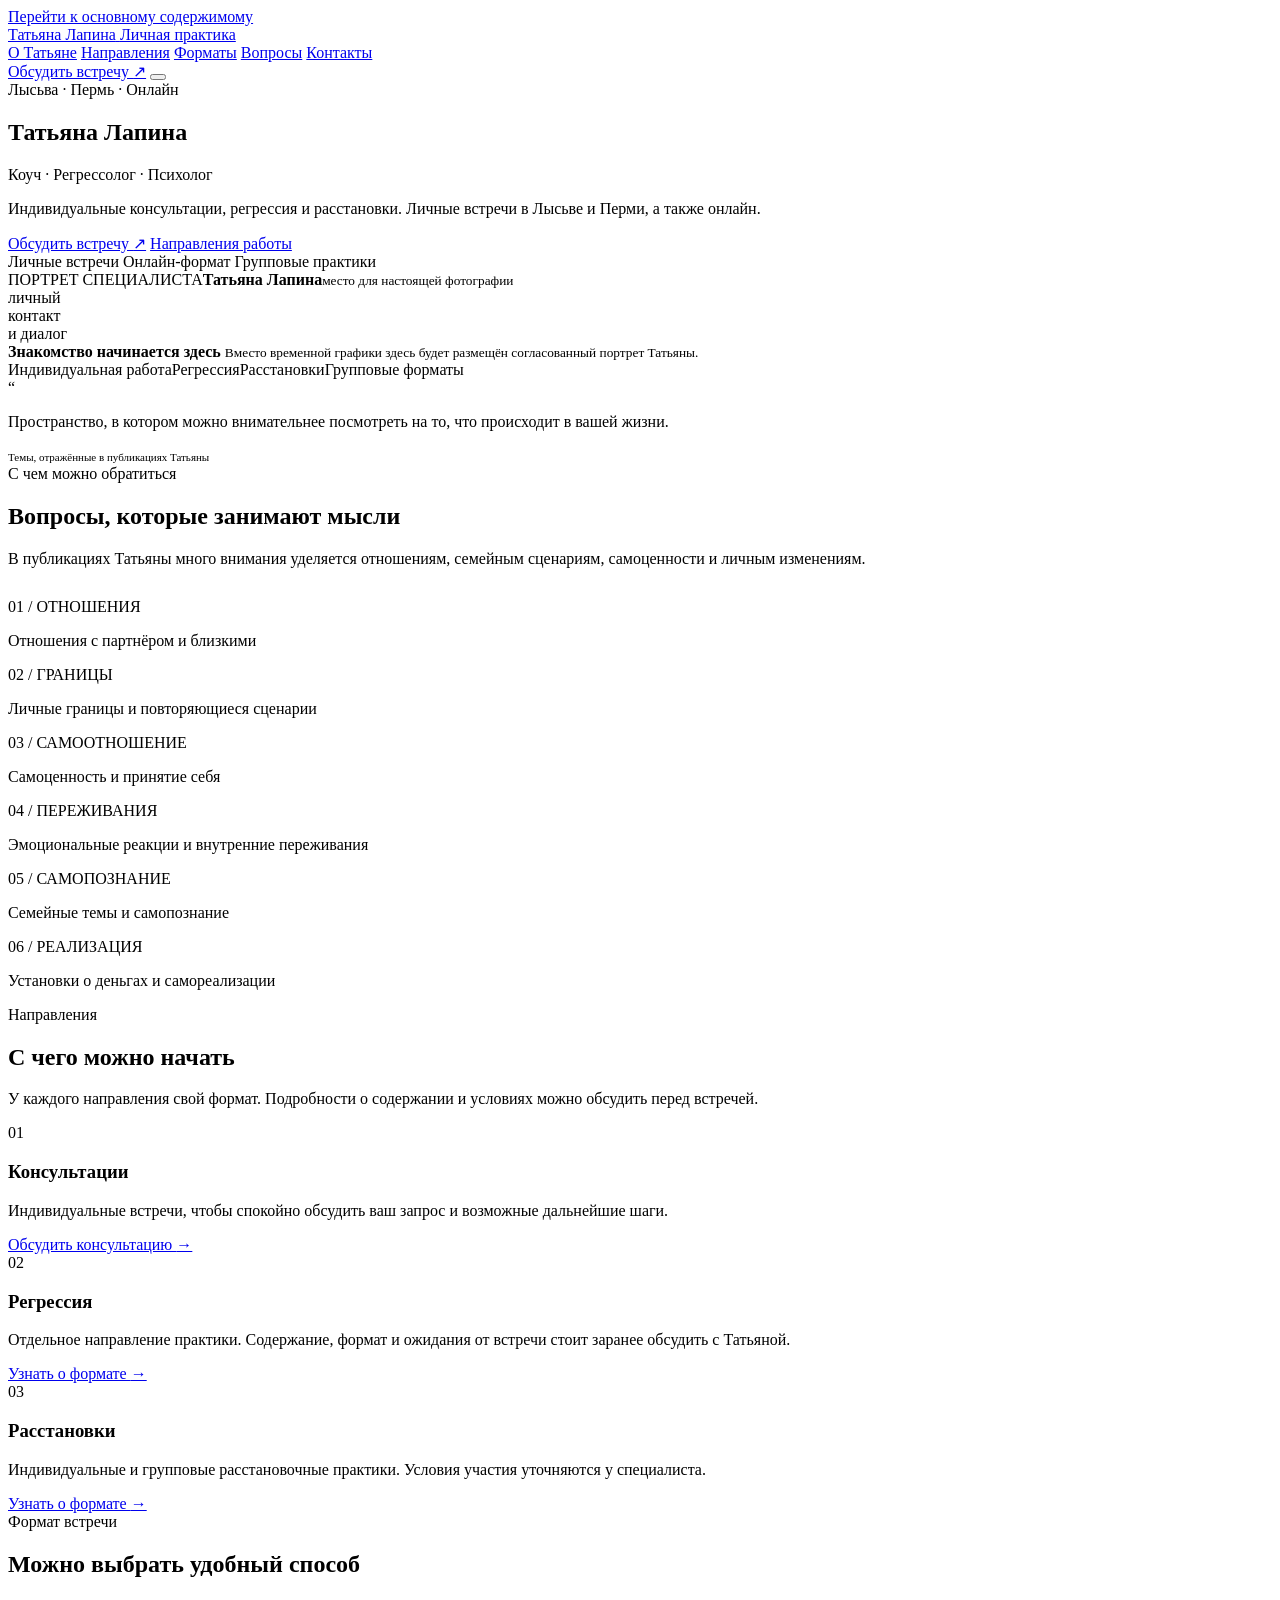
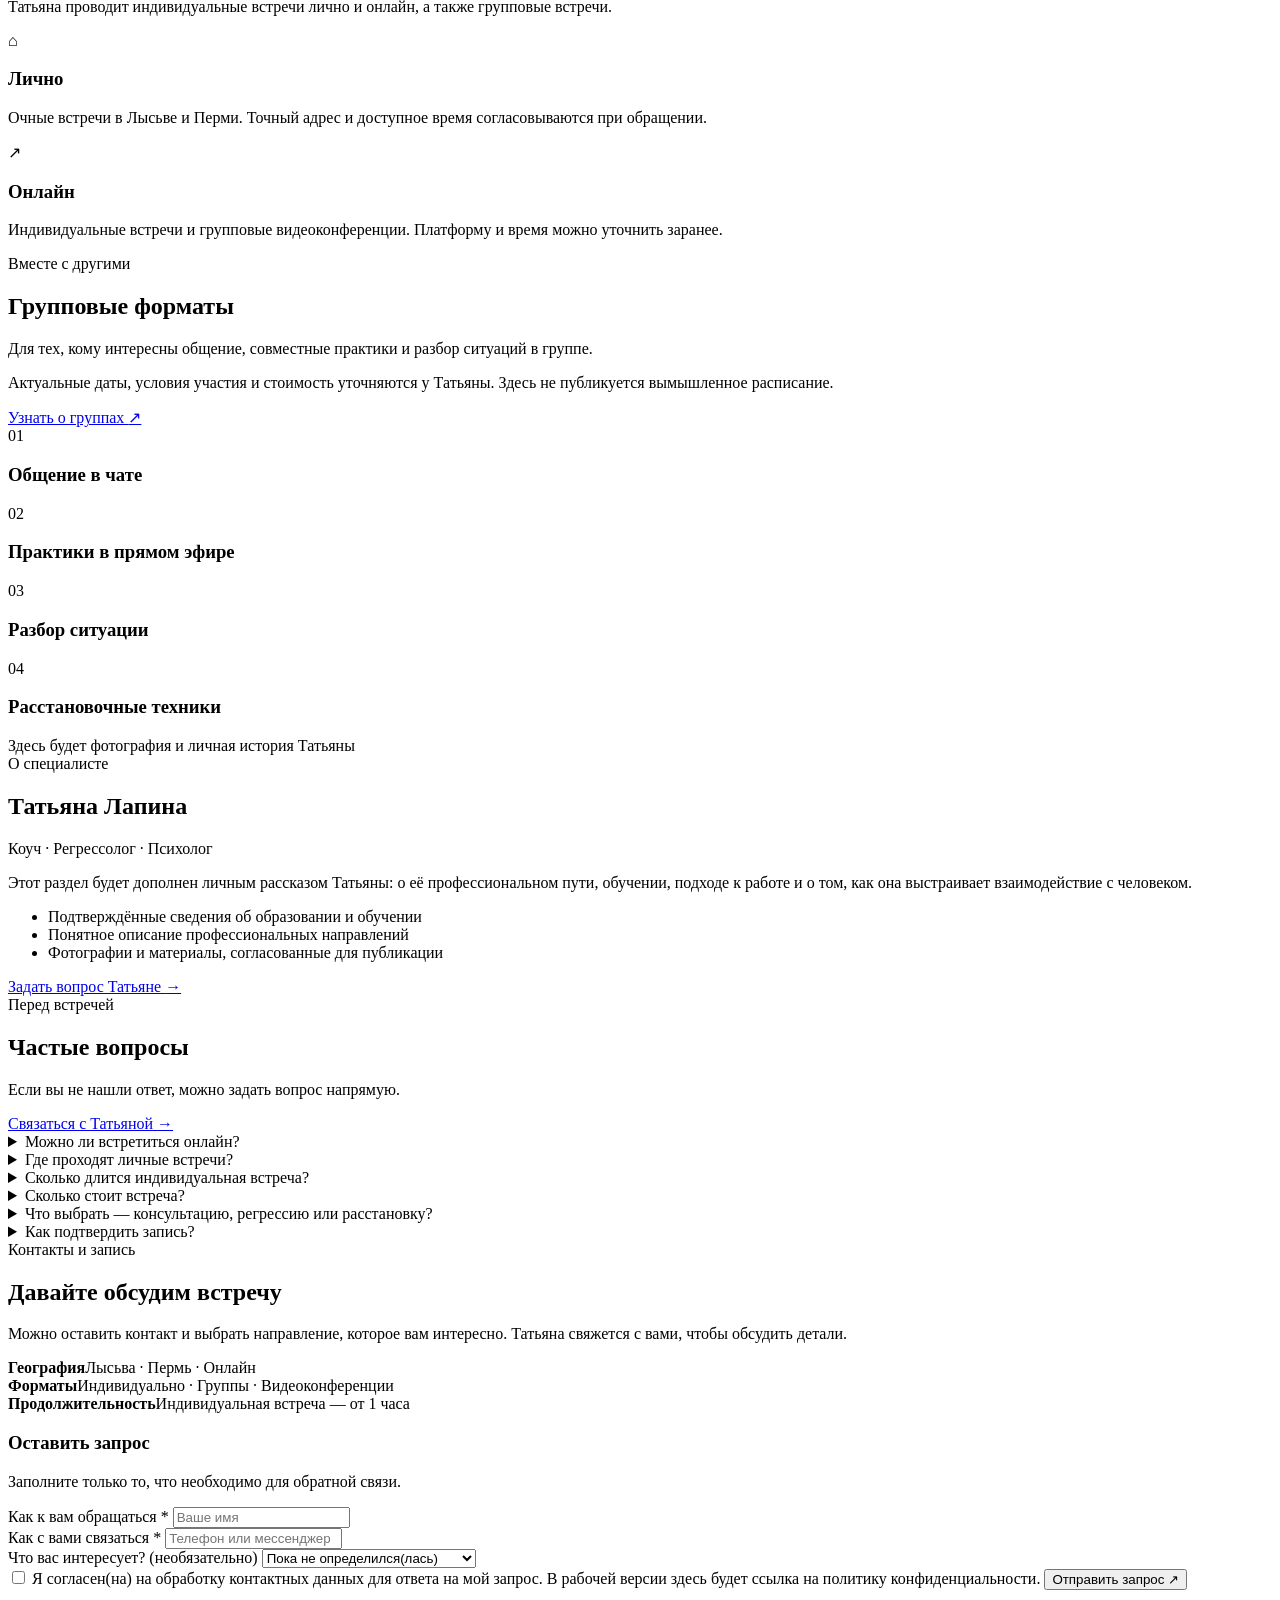
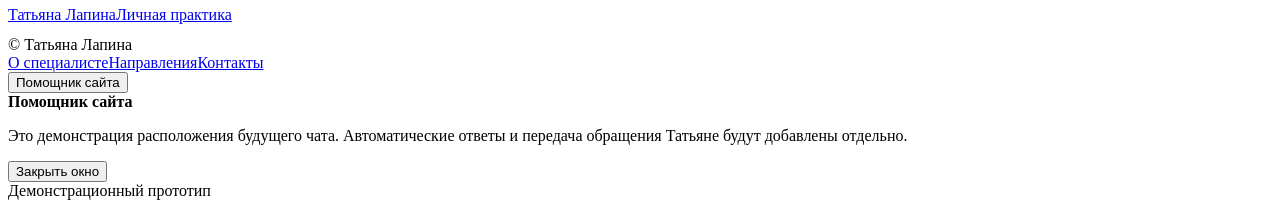
==== index.html @ 4a488c2d "Publish static prototype: homepage" ====
<!doctype html>
<html lang="ru">
<head>
  <meta charset="utf-8">
  <meta name="viewport" content="width=device-width, initial-scale=1">
  <meta name="theme-color" content="#f6f3ed">
  <meta name="description" content="Татьяна Лапина — индивидуальные консультации, регрессия и расстановки. Личные встречи в Лысьве и Перми, а также онлайн.">
  <meta name="robots" content="noindex, nofollow">
  <meta property="og:type" content="website">
  <meta property="og:title" content="Татьяна Лапина — личная практика">
  <meta property="og:description" content="Индивидуальные консультации, регрессия и расстановки. Лысьва, Пермь и онлайн.">
  <link rel="icon" type="image/svg+xml" href="favicon.svg">
  <title>Татьяна Лапина — коуч · регрессолог · психолог</title>
  <link rel="preconnect" href="https://fonts.googleapis.com">
  <link rel="preconnect" href="https://fonts.gstatic.com" crossorigin>
  <link href="https://fonts.googleapis.com/css2?family=Lora:wght@400;500;600&family=Manrope:wght@400;500;600;700&display=swap" rel="stylesheet">
  <link rel="stylesheet" href="assets/styles.css">
</head>
<body>
  <a class="skip-link" href="#main-content">Перейти к основному содержимому</a>
  <header class="site-header">
    <div class="container header-inner">
      <a class="brand" href="#top" aria-label="Татьяна Лапина — на главную" aria-current="page">
        <span class="brand-name">Татьяна Лапина</span>
        <span class="brand-caption">Личная практика</span>
      </a>
      <nav class="nav" id="main-nav" aria-label="Основная навигация">
        <a href="about.html">О Татьяне</a>
        <a href="individual.html">Направления</a>
        <a href="groups.html">Форматы</a>
        <a href="index.html#faq">Вопросы</a>
        <a href="contacts.html">Контакты</a>
      </nav>
      <a class="button button-primary header-action" href="contacts.html">Обсудить встречу <span aria-hidden="true">↗</span></a>
      <button class="menu-toggle" type="button" aria-label="Открыть меню" aria-controls="main-nav" aria-expanded="false"><i></i></button>
    </div>
  </header>

  <main id="main-content"><span id="top" class="anchor-target"></span>
    <section class="hero">
      <div class="container hero-grid">
        <div class="hero-copy">
          <div class="eyebrow">Лысьва · Пермь · Онлайн</div>
          <h1>Татьяна <span>Лапина</span></h1>
          <p class="role-line">Коуч · Регрессолог · Психолог</p>
          <p class="lead">Индивидуальные консультации, регрессия и расстановки. Личные встречи в Лысьве и Перми, а также онлайн.</p>
          <div class="hero-actions">
            <a class="button button-primary" href="contacts.html">Обсудить встречу <span aria-hidden="true">↗</span></a>
            <a class="button button-secondary" href="#services">Направления работы</a>
          </div>
          <div class="hero-meta">
            <span>Личные встречи</span>
            <span>Онлайн-формат</span>
            <span>Групповые практики</span>
          </div>
        </div>
        <div class="portrait-stage" aria-label="Место для настоящего портрета Татьяны">
          <div class="portrait-card">
            <div class="portrait-ring"></div>
            <div class="portrait-placeholder"><span>ПОРТРЕТ СПЕЦИАЛИСТА</span><strong>Татьяна Лапина</strong><small>место для настоящей фотографии</small></div>
          </div>
          <div class="portrait-stamp">личный<br>контакт<br>и диалог</div>
          <div class="portrait-note">
            <strong>Знакомство начинается здесь</strong>
            <small>Вместо временной графики здесь будет размещён согласованный портрет Татьяны.</small>
          </div>
        </div>
      </div>
    </section>

    <div class="strip">
      <div class="container strip-inner">
        <span>Индивидуальная работа</span><span>Регрессия</span><span>Расстановки</span><span>Групповые форматы</span>
      </div>
    </div>

    <section class="section" id="topics">
      <div class="container intro-grid">
        <aside class="intro-aside">
          <div class="quote-mark">“</div>
          <p>Пространство, в котором можно внимательнее посмотреть на то, что происходит в вашей жизни.</p>
          <span class="muted" style="font-size:11px">Темы, отражённые в публикациях Татьяны</span>
        </aside>
        <div>
          <div class="eyebrow">С чем можно обратиться</div>
          <h2>Вопросы, которые занимают мысли</h2>
          <p class="lead" style="margin-bottom:30px">В публикациях Татьяны много внимания уделяется отношениям, семейным сценариям, самоценности и личным изменениям.</p>
          <div class="topic-grid">
            <article class="topic"><span class="topic-number">01 / ОТНОШЕНИЯ</span><p>Отношения с партнёром и близкими</p></article>
            <article class="topic"><span class="topic-number">02 / ГРАНИЦЫ</span><p>Личные границы и повторяющиеся сценарии</p></article>
            <article class="topic"><span class="topic-number">03 / САМООТНОШЕНИЕ</span><p>Самоценность и принятие себя</p></article>
            <article class="topic"><span class="topic-number">04 / ПЕРЕЖИВАНИЯ</span><p>Эмоциональные реакции и внутренние переживания</p></article>
            <article class="topic"><span class="topic-number">05 / САМОПОЗНАНИЕ</span><p>Семейные темы и самопознание</p></article>
            <article class="topic"><span class="topic-number">06 / РЕАЛИЗАЦИЯ</span><p>Установки о деньгах и самореализации</p></article>
          </div>
        </div>
      </div>
    </section>

    <section class="section services" id="services">
      <div class="container">
        <div class="section-head">
          <div>
            <div class="eyebrow">Направления</div>
            <h2>С чего можно начать</h2>
          </div>
          <p>У каждого направления свой формат. Подробности о содержании и условиях можно обсудить перед встречей.</p>
        </div>
        <div class="service-grid">
          <article class="service-card">
            <div class="service-symbol">01</div>
            <h3>Консультации</h3>
            <p>Индивидуальные встречи, чтобы спокойно обсудить ваш запрос и возможные дальнейшие шаги.</p>
            <a class="text-link" href="individual.html#consultation">Обсудить консультацию <span>→</span></a>
          </article>
          <article class="service-card">
            <div class="service-symbol">02</div>
            <h3>Регрессия</h3>
            <p>Отдельное направление практики. Содержание, формат и ожидания от встречи стоит заранее обсудить с Татьяной.</p>
            <a class="text-link" href="individual.html#regression">Узнать о формате <span>→</span></a>
          </article>
          <article class="service-card">
            <div class="service-symbol">03</div>
            <h3>Расстановки</h3>
            <p>Индивидуальные и групповые расстановочные практики. Условия участия уточняются у специалиста.</p>
            <a class="text-link" href="individual.html#constellations">Узнать о формате <span>→</span></a>
          </article>
        </div>
      </div>
    </section>

    <section class="section" id="formats">
      <div class="container">
        <div class="section-head">
          <div>
            <div class="eyebrow">Формат встречи</div>
            <h2>Можно выбрать удобный способ</h2>
          </div>
          <p>Татьяна проводит индивидуальные встречи лично и онлайн, а также групповые встречи.</p>
        </div>
        <div class="formats-grid">
          <article class="format-card">
            <div class="format-icon">⌂</div>
            <div><h3>Лично</h3><p>Очные встречи в Лысьве и Перми. Точный адрес и доступное время согласовываются при обращении.</p></div>
          </article>
          <article class="format-card">
            <div class="format-icon">↗</div>
            <div><h3>Онлайн</h3><p>Индивидуальные встречи и групповые видеоконференции. Платформу и время можно уточнить заранее.</p></div>
          </article>
        </div>
      </div>
    </section>

    <section class="section groups" id="groups">
      <div class="container group-layout">
        <div>
          <div class="eyebrow">Вместе с другими</div>
          <h2>Групповые форматы</h2>
          <p class="lead">Для тех, кому интересны общение, совместные практики и разбор ситуаций в группе.</p>
          <p class="group-note">Актуальные даты, условия участия и стоимость уточняются у Татьяны. Здесь не публикуется вымышленное расписание.</p>
          <a class="button button-primary" href="groups.html">Узнать о группах <span aria-hidden="true">↗</span></a>
        </div>
        <div class="group-list">
          <div class="group-row"><span>01</span><h3>Общение в чате</h3></div>
          <div class="group-row"><span>02</span><h3>Практики в прямом эфире</h3></div>
          <div class="group-row"><span>03</span><h3>Разбор ситуации</h3></div>
          <div class="group-row"><span>04</span><h3>Расстановочные техники</h3></div>
        </div>
      </div>
    </section>

    <section class="section" id="about">
      <div class="container about-grid">
        <div class="about-visual" role="img" aria-label="Временная графическая область для будущей фотографии"><span class="about-visual-label">Здесь будет фотография и личная история Татьяны</span></div>
        <div class="about-copy">
          <div class="eyebrow">О специалисте</div>
          <h2>Татьяна Лапина</h2>
          <p class="lead">Коуч · Регрессолог · Психолог</p>
          <p>Этот раздел будет дополнен личным рассказом Татьяны: о её профессиональном пути, обучении, подходе к работе и о том, как она выстраивает взаимодействие с человеком.</p>
          <ul class="about-checks">
            <li>Подтверждённые сведения об образовании и обучении</li>
            <li>Понятное описание профессиональных направлений</li>
            <li>Фотографии и материалы, согласованные для публикации</li>
          </ul>
          <a class="text-link" href="contacts.html">Задать вопрос Татьяне <span>→</span></a>
        </div>
      </div>
    </section>

    <section class="section faq" id="faq">
      <div class="container faq-layout">
        <div>
          <div class="eyebrow">Перед встречей</div>
          <h2>Частые вопросы</h2>
          <p class="muted">Если вы не нашли ответ, можно задать вопрос напрямую.</p>
          <a class="text-link" href="contacts.html">Связаться с Татьяной <span>→</span></a>
        </div>
        <div class="faq-list">
          <details>
            <summary>Можно ли встретиться онлайн?</summary>
            <div class="faq-answer">Да. Татьяна проводит индивидуальные онлайн-встречи и групповые видеоконференции. Платформу и время можно согласовать при обращении.</div>
          </details>
          <details>
            <summary>Где проходят личные встречи?</summary>
            <div class="faq-answer">Названы Лысьва и Пермь. Конкретный адрес и доступное время Татьяна сообщит при согласовании встречи.</div>
          </details>
          <details>
            <summary>Сколько длится индивидуальная встреча?</summary>
            <div class="faq-answer">По информации Татьяны, индивидуальные встречи длятся от одного часа. Точную продолжительность выбранного формата стоит уточнить заранее.</div>
          </details>
          <details>
            <summary>Сколько стоит встреча?</summary>
            <div class="faq-answer">Стоимость пока не указана на сайте. Её можно уточнить у Татьяны до принятия решения о записи.</div>
          </details>
          <details>
            <summary>Что выбрать — консультацию, регрессию или расстановку?</summary>
            <div class="faq-answer">Необязательно заранее определяться с методом. Можно описать только организационный вопрос и обсудить с Татьяной, какие форматы она предлагает и чем они отличаются. Решение об участии остаётся за вами.</div>
          </details>
          <details>
            <summary>Как подтвердить запись?</summary>
            <div class="faq-answer">Отправка запроса не означает, что встреча уже назначена. Татьяна свяжется с вами, чтобы согласовать время и условия.</div>
          </details>
        </div>
      </div>
    </section>

    <section class="section contact" id="contact">
      <div class="container contact-grid">
        <div class="contact-info">
          <div class="eyebrow">Контакты и запись</div>
          <h2>Давайте обсудим встречу</h2>
          <p class="lead">Можно оставить контакт и выбрать направление, которое вам интересно. Татьяна свяжется с вами, чтобы обсудить детали.</p>
          <div class="contact-details">
            <div><strong>География</strong><span>Лысьва · Пермь · Онлайн</span></div>
            <div><strong>Форматы</strong><span>Индивидуально · Группы · Видеоконференции</span></div>
            <div><strong>Продолжительность</strong><span>Индивидуальная встреча — от 1 часа</span></div>
          </div>
        </div>
        <form class="form-card" id="contact-form">
          <h3>Оставить запрос</h3>
          <p class="form-intro">Заполните только то, что необходимо для обратной связи.</p>
          <div class="form-grid">
            <div class="field">
              <label for="name">Как к вам обращаться *</label>
              <input id="name" name="name" autocomplete="name" required maxlength="80" placeholder="Ваше имя">
            </div>
            <div class="field">
              <label for="contact-method">Как с вами связаться *</label>
              <input id="contact-method" name="contact" required maxlength="120" placeholder="Телефон или мессенджер">
            </div>
            <div class="field full">
              <label for="interest">Что вас интересует? (необязательно)</label>
              <select id="interest" name="interest">
                <option value="">Пока не определился(лась)</option>
                <option>Индивидуальная консультация</option>
                <option>Регрессия</option>
                <option>Расстановки</option>
                <option>Групповой формат</option>
                <option>Организационный вопрос</option>
              </select>
            </div>
          </div>
          <label class="form-foot"><input type="checkbox" required> <span>Я согласен(на) на обработку контактных данных для ответа на мой запрос. В рабочей версии здесь будет ссылка на политику конфиденциальности.</span></label>
          <button class="button button-primary" type="submit">Отправить запрос <span aria-hidden="true">↗</span></button>
          <p class="form-message" id="form-message" role="status" aria-live="polite"></p>
        </form>
      </div>
    </section>
  </main>

  <footer class="footer">
    <div class="container footer-inner">
      <div><a class="brand" href="#top"><span class="brand-name">Татьяна Лапина</span><span class="brand-caption">Личная практика</span></a><div class="footer-copy" style="margin-top:12px">© <span id="year"></span> Татьяна Лапина</div></div>
      <div class="footer-links"><a href="about.html">О специалисте</a><a href="individual.html">Направления</a><a href="contacts.html">Контакты</a></div>
    </div>
  </footer>

  <button class="chat-button" id="chat-toggle" type="button" aria-expanded="false" aria-controls="chat-panel"><span class="chat-dot"></span> Помощник сайта</button>
  <div class="chat-panel" id="chat-panel" role="region" aria-label="Демонстрация помощника сайта">
    <strong>Помощник сайта</strong>
    <p>Это демонстрация расположения будущего чата. Автоматические ответы и передача обращения Татьяне будут добавлены отдельно.</p>
    <button type="button" id="chat-close">Закрыть окно</button>
  </div>
  <div class="demo-tag">Демонстрационный прототип</div>

  <script src="assets/app.js" defer></script>
</body>
</html>
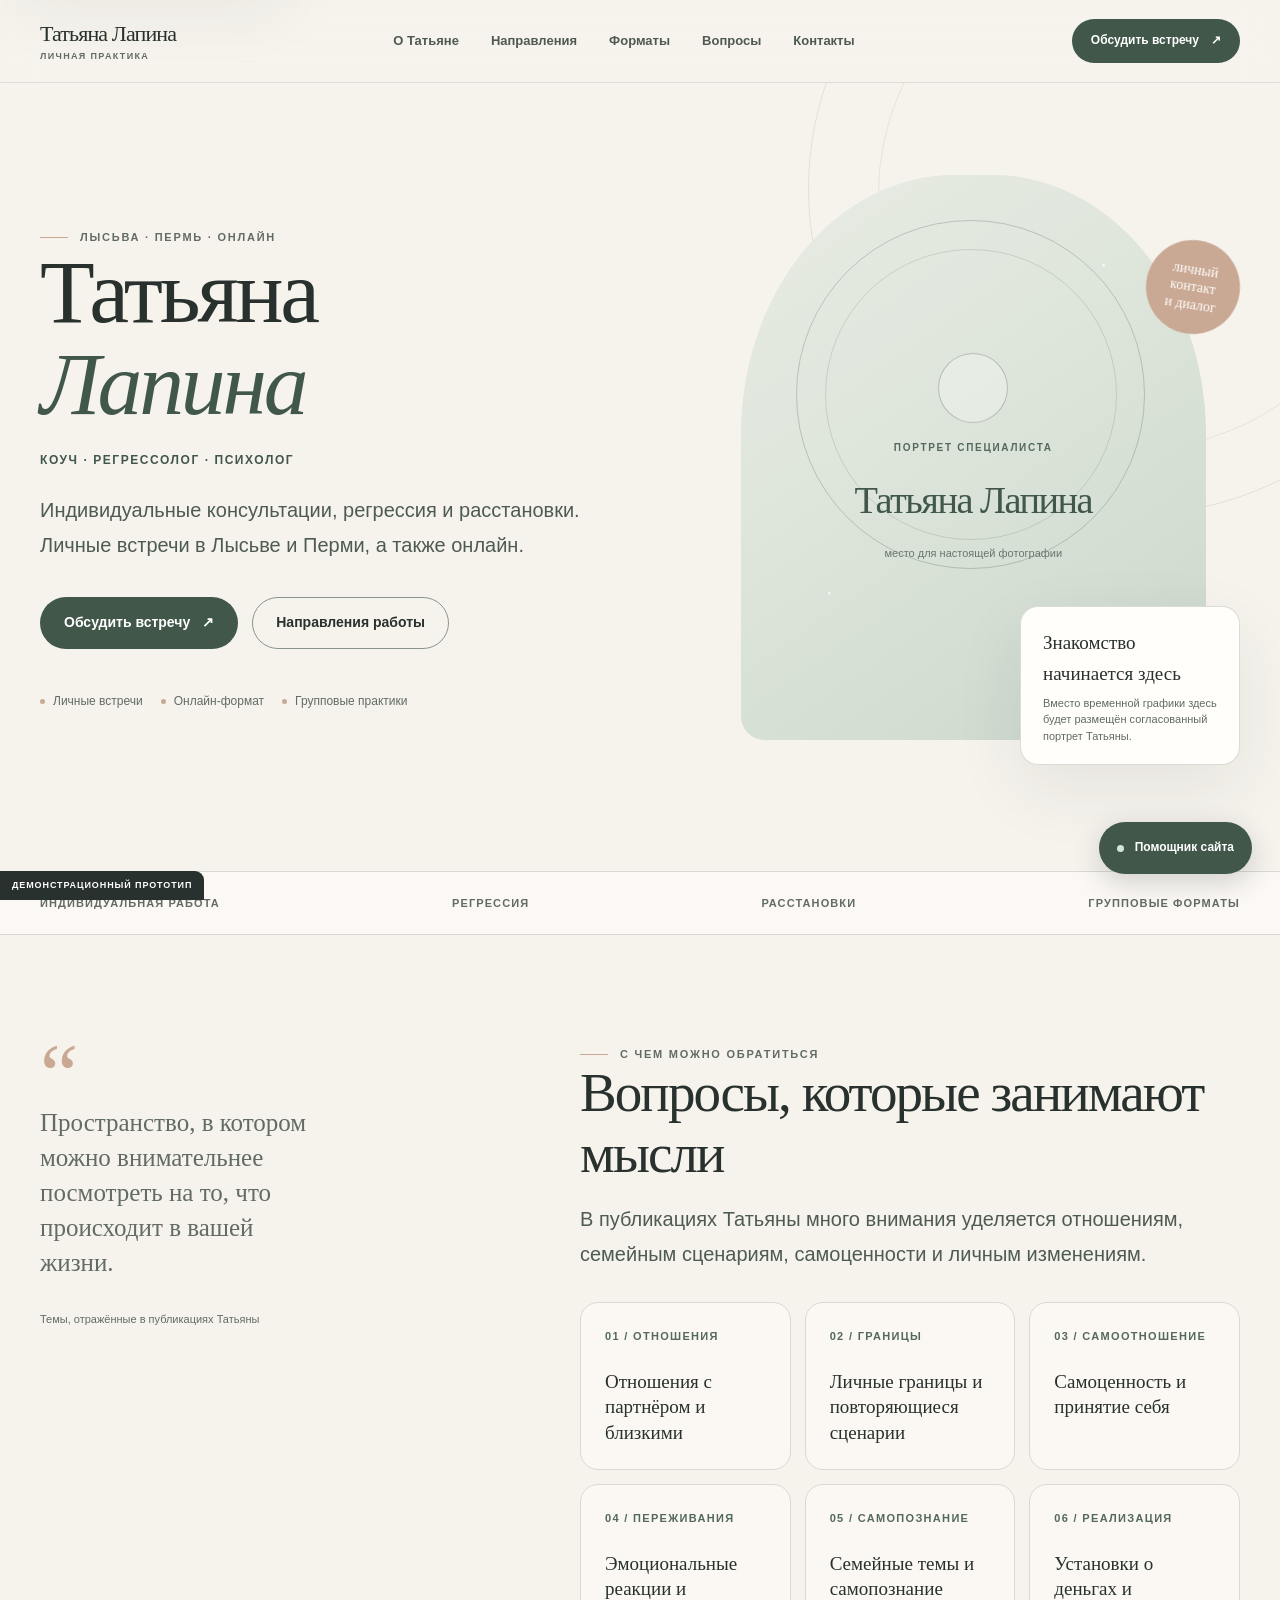
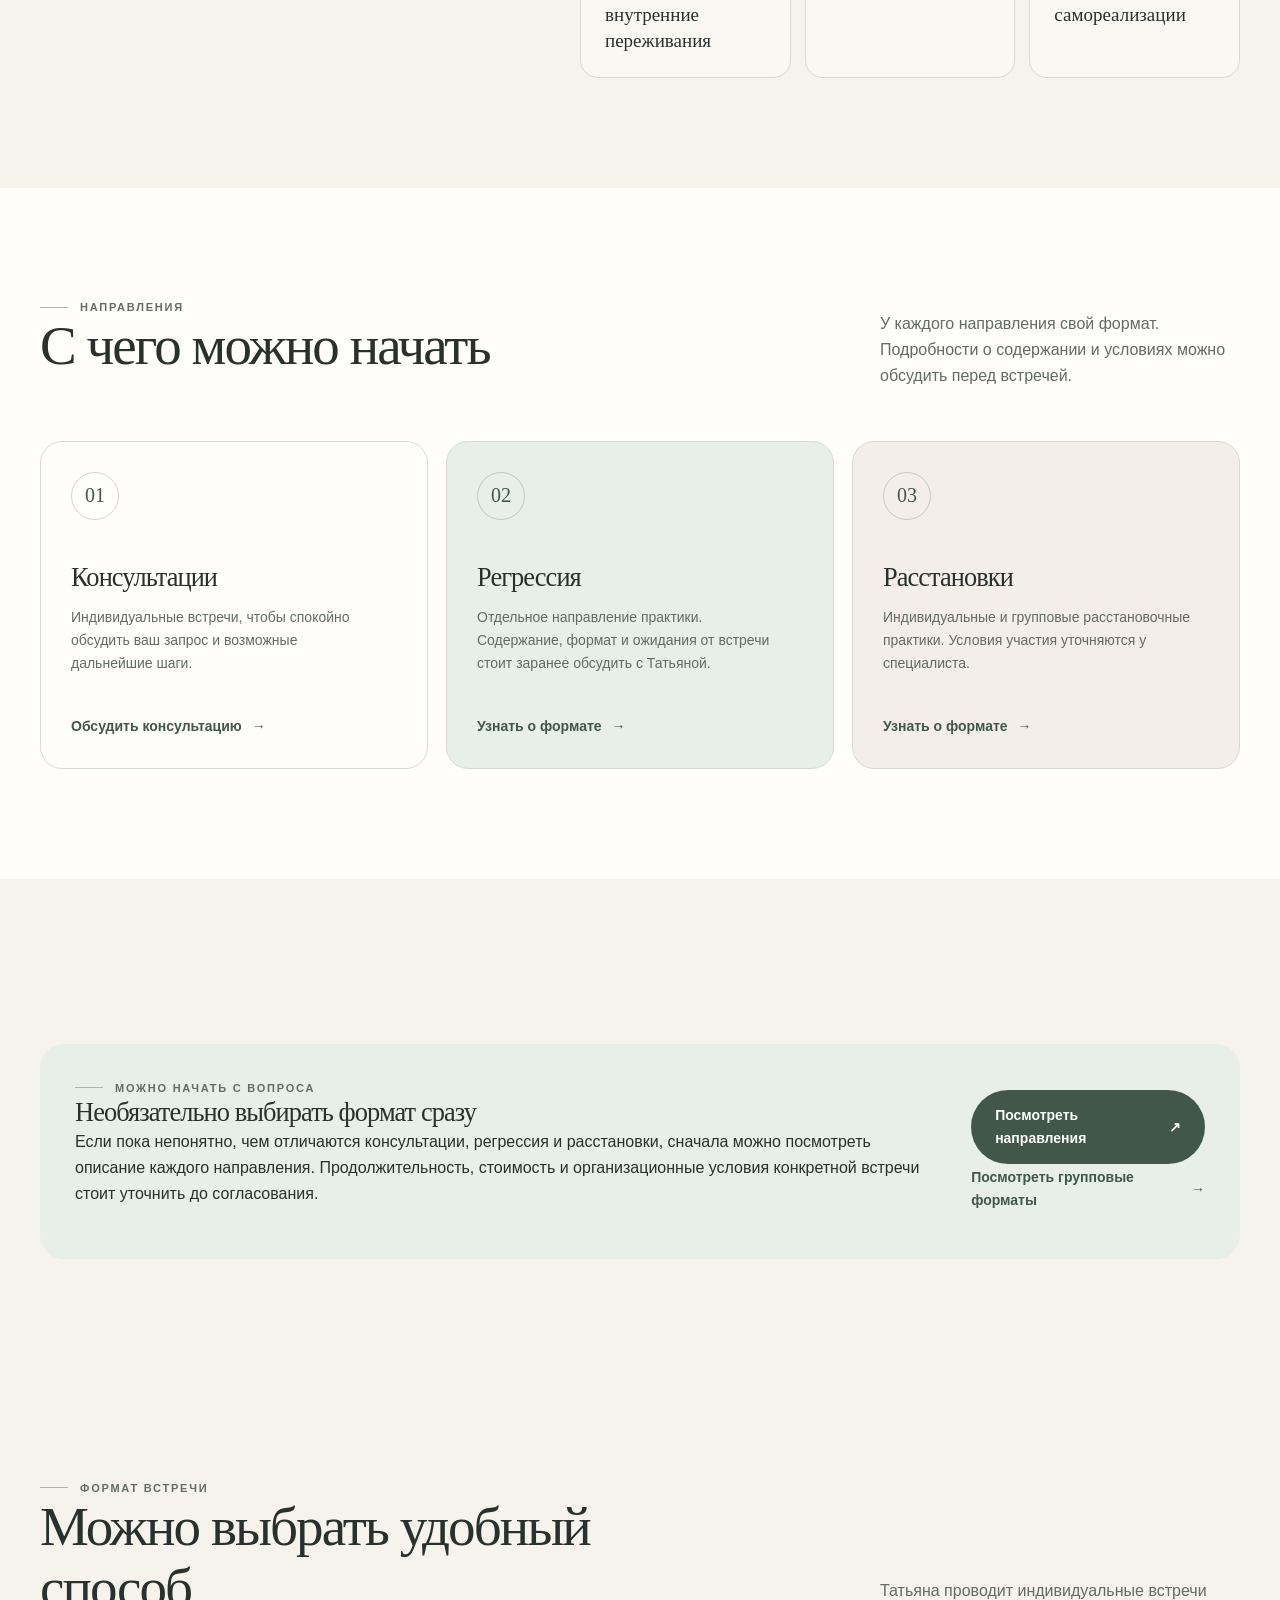
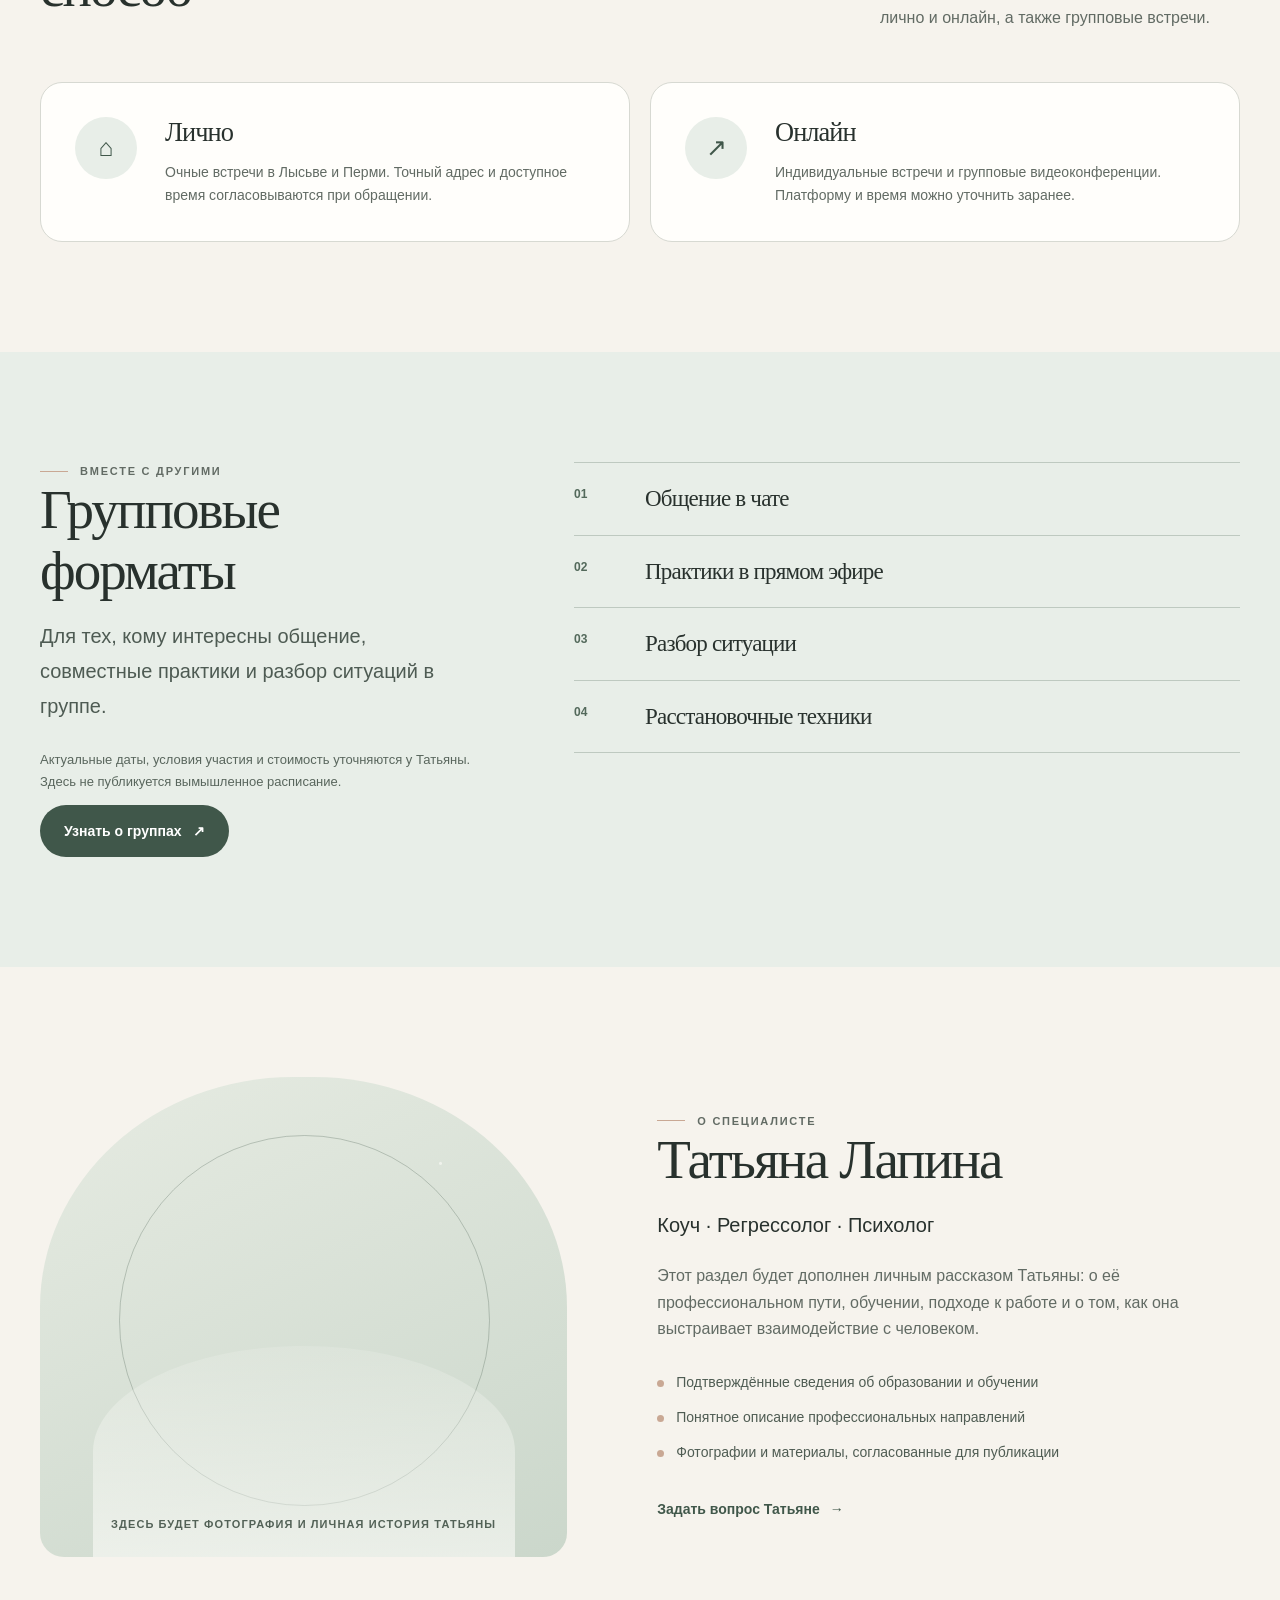
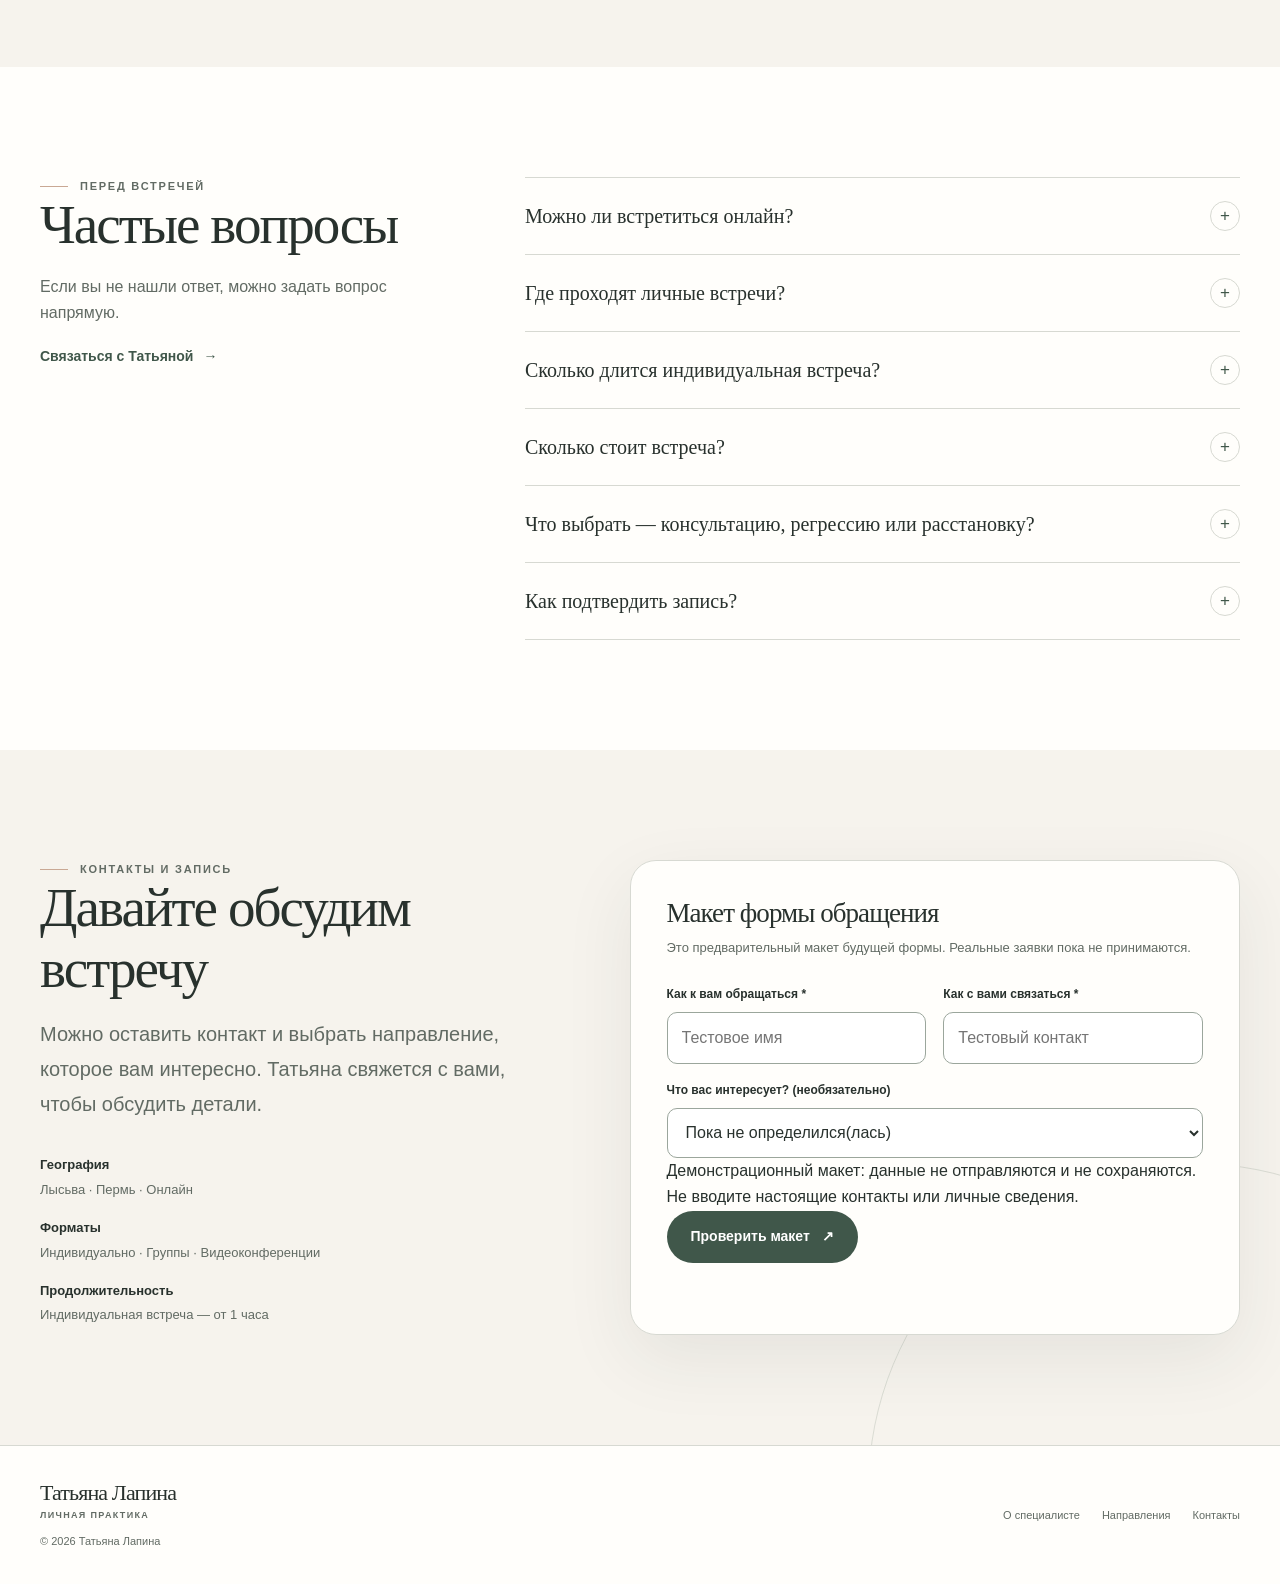
==== commit 2b8fab43: "Improve homepage visitor path and enquiry demo clarity" ====
--- a/index.html
+++ b/index.html
@@ -129,6 +129,22 @@
       </div>
     </section>
 
+    <section class="section first-step-section" aria-labelledby="first-step-title">
+      <div class="container">
+        <div class="page-cta first-step-cta">
+          <div class="first-step-copy">
+            <div class="eyebrow">Можно начать с вопроса</div>
+            <h3 id="first-step-title">Необязательно выбирать формат сразу</h3>
+            <p>Если пока непонятно, чем отличаются консультации, регрессия и расстановки, сначала можно посмотреть описание каждого направления. Продолжительность, стоимость и организационные условия конкретной встречи стоит уточнить до согласования.</p>
+          </div>
+          <div class="first-step-actions">
+            <a class="button button-primary" href="individual.html">Посмотреть направления <span aria-hidden="true">↗</span></a>
+            <a class="text-link" href="groups.html">Посмотреть групповые форматы <span>→</span></a>
+          </div>
+        </div>
+      </div>
+    </section>
+
     <section class="section" id="formats">
       <div class="container">
         <div class="section-head">
@@ -218,7 +234,7 @@
           </details>
           <details>
             <summary>Как подтвердить запись?</summary>
-            <div class="faq-answer">Отправка запроса не означает, что встреча уже назначена. Татьяна свяжется с вами, чтобы согласовать время и условия.</div>
+            <div class="faq-answer">На этой демонстрационной версии форма пока не отправляет сообщения. Рабочий способ связи появится после подключения формы и подтверждения контактных каналов.</div>
           </details>
         </div>
       </div>
@@ -237,16 +253,16 @@
           </div>
         </div>
         <form class="form-card" id="contact-form">
-          <h3>Оставить запрос</h3>
-          <p class="form-intro">Заполните только то, что необходимо для обратной связи.</p>
+          <h3>Макет формы обращения</h3>
+          <p class="form-intro">Это предварительный макет будущей формы. Реальные заявки пока не принимаются.</p>
           <div class="form-grid">
             <div class="field">
               <label for="name">Как к вам обращаться *</label>
-              <input id="name" name="name" autocomplete="name" required maxlength="80" placeholder="Ваше имя">
+              <input id="name" name="name" autocomplete="off" required maxlength="80" placeholder="Тестовое имя">
             </div>
             <div class="field">
               <label for="contact-method">Как с вами связаться *</label>
-              <input id="contact-method" name="contact" required maxlength="120" placeholder="Телефон или мессенджер">
+              <input id="contact-method" name="contact" autocomplete="off" required maxlength="120" placeholder="Тестовый контакт">
             </div>
             <div class="field full">
               <label for="interest">Что вас интересует? (необязательно)</label>
@@ -260,8 +276,8 @@
               </select>
             </div>
           </div>
-          <label class="form-foot"><input type="checkbox" required> <span>Я согласен(на) на обработку контактных данных для ответа на мой запрос. В рабочей версии здесь будет ссылка на политику конфиденциальности.</span></label>
-          <button class="button button-primary" type="submit">Отправить запрос <span aria-hidden="true">↗</span></button>
+          <div class="demo-form-notice" role="note">Демонстрационный макет: данные не отправляются и не сохраняются. Не вводите настоящие контакты или личные сведения.</div>
+          <button class="button button-primary" type="submit">Проверить макет <span aria-hidden="true">↗</span></button>
           <p class="form-message" id="form-message" role="status" aria-live="polite"></p>
         </form>
       </div>
--- a/assets/styles.css
+++ b/assets/styles.css
@@ -0,0 +1,501 @@
+:root {
+      color-scheme: light;
+      --canvas: #f6f3ed;
+      --surface: #fffefb;
+      --ink: #28312d;
+      --muted: #626b64;
+      --sage: #879889;
+      --sage-deep: #40574a;
+      --sage-soft: #e8eee8;
+      --clay: #c9a894;
+      --line: #d7d9d2;
+      --serif: "Lora", Georgia, serif;
+      --sans: "Manrope", Arial, sans-serif;
+      --container: 1200px;
+      --radius: 22px;
+      --shadow: 0 24px 70px rgba(40,49,45,.08);
+    }
+    * { box-sizing: border-box; }
+    html { scroll-behavior: smooth; scroll-padding-top: 92px; }
+    body { margin: 0; background: var(--canvas); color: var(--ink); font-family: var(--sans); font-size: 16px; line-height: 1.65; }
+    body.menu-open { overflow: hidden; }
+    a { color: inherit; text-decoration: none; }
+    button, input, select, textarea { font: inherit; }
+    button, a { -webkit-tap-highlight-color: transparent; }
+    button:focus-visible, a:focus-visible, input:focus-visible, select:focus-visible, textarea:focus-visible, summary:focus-visible { outline: 3px solid #718777; outline-offset: 3px; }
+    img { display: block; max-width: 100%; }
+    .container { width: min(var(--container), calc(100% - 64px)); margin-inline: auto; }
+    .eyebrow { display: flex; align-items: center; gap: 12px; color: var(--muted); font-size: 11px; font-weight: 700; letter-spacing: .16em; text-transform: uppercase; }
+    .eyebrow::before { content: ""; width: 28px; height: 1px; background: var(--clay); }
+    h1, h2, h3, p { margin-top: 0; }
+    h1, h2, h3 { font-family: var(--serif); font-weight: 500; letter-spacing: -.035em; }
+    h1 { max-width: 690px; margin-bottom: 22px; font-size: clamp(3.1rem, 7vw, 6.35rem); line-height: 1.02; }
+    h2 { margin-bottom: 18px; font-size: clamp(2.3rem, 4.3vw, 4rem); line-height: 1.1; }
+    h3 { margin-bottom: 12px; font-size: 1.65rem; line-height: 1.2; }
+    .lead { max-width: 650px; color: #4e5b53; font-size: clamp(1.05rem, 1.6vw, 1.25rem); line-height: 1.75; }
+    .muted { color: var(--muted); }
+    .section { padding: 110px 0; }
+    .section-head { display: flex; align-items: end; justify-content: space-between; gap: 48px; margin-bottom: 46px; }
+    .section-head > div { max-width: 700px; }
+    .section-head p { max-width: 360px; margin: 0 0 5px; color: var(--muted); }
+    .button { display: inline-flex; min-height: 52px; align-items: center; justify-content: center; gap: 12px; padding: 13px 23px; border: 1px solid transparent; border-radius: 999px; cursor: pointer; font-size: 14px; font-weight: 700; transition: background .2s ease, color .2s ease, border-color .2s ease, transform .2s ease; }
+    .button:hover { transform: translateY(-2px); }
+    .button-primary { background: var(--sage-deep); color: white; }
+    .button-primary:hover { background: #35483c; }
+    .button-secondary { border-color: #89958b; background: transparent; color: var(--ink); }
+    .button-secondary:hover { background: var(--sage-soft); }
+    .text-link { display: inline-flex; align-items: center; gap: 10px; color: var(--sage-deep); font-size: 14px; font-weight: 700; }
+    .text-link span { transition: transform .2s ease; }
+    .text-link:hover span { transform: translateX(4px); }
+    .site-header { position: sticky; z-index: 50; top: 0; border-bottom: 1px solid rgba(215,217,210,.8); background: rgba(246,243,237,.92); backdrop-filter: blur(16px); }
+    .header-inner { display: flex; min-height: 82px; align-items: center; justify-content: space-between; gap: 30px; }
+    .brand { display: inline-flex; flex-direction: column; line-height: 1.15; }
+    .brand-name { font-family: var(--serif); font-size: 22px; letter-spacing: -.04em; }
+    .brand-caption { margin-top: 5px; color: var(--muted); font-size: 9px; font-weight: 700; letter-spacing: .15em; text-transform: uppercase; }
+    .nav { display: flex; align-items: center; gap: clamp(18px, 2.5vw, 34px); }
+    .nav a { color: #4f5952; font-size: 13px; font-weight: 600; transition: color .2s ease; }
+    .nav a:hover { color: var(--sage-deep); }
+    .header-action { min-height: 44px; padding: 10px 18px; font-size: 12px; }
+    .menu-toggle { display: none; width: 46px; height: 46px; align-items: center; justify-content: center; border: 1px solid var(--line); border-radius: 50%; background: var(--surface); color: var(--ink); cursor: pointer; }
+    .menu-toggle i, .menu-toggle i::before, .menu-toggle i::after { display: block; width: 17px; height: 1.5px; background: currentColor; content: ""; transition: transform .2s ease; }
+    .menu-toggle i { position: relative; }
+    .menu-toggle i::before { position: absolute; top: -6px; }
+    .menu-toggle i::after { position: absolute; top: 6px; }
+    .menu-toggle[aria-expanded="true"] i { background: transparent; }
+    .menu-toggle[aria-expanded="true"] i::before { top: 0; transform: rotate(45deg); }
+    .menu-toggle[aria-expanded="true"] i::after { top: 0; transform: rotate(-45deg); }
+    .hero { position: relative; overflow: hidden; padding: 92px 0 106px; }
+    .hero::before { position: absolute; top: -220px; right: -180px; width: 650px; height: 650px; border: 1px solid rgba(135,152,137,.2); border-radius: 50%; content: ""; }
+    .hero::after { position: absolute; top: -145px; right: -110px; width: 510px; height: 510px; border: 1px solid rgba(201,168,148,.24); border-radius: 50%; content: ""; }
+    .hero-grid { position: relative; z-index: 1; display: grid; grid-template-columns: 1.05fr .95fr; align-items: center; gap: clamp(48px, 8vw, 110px); }
+    .hero-copy { padding: 20px 0; }
+    .hero h1 span { display: block; color: var(--sage-deep); font-style: italic; }
+    .role-line { margin: 0 0 22px; color: var(--sage-deep); font-size: 12px; font-weight: 700; letter-spacing: .13em; text-transform: uppercase; }
+    .hero-actions { display: flex; flex-wrap: wrap; align-items: center; gap: 14px; margin-top: 34px; }
+    .hero-meta { display: flex; flex-wrap: wrap; gap: 18px; margin-top: 43px; color: var(--muted); font-size: 12px; }
+    .hero-meta span { display: inline-flex; align-items: center; gap: 8px; }
+    .hero-meta span::before { width: 5px; height: 5px; border-radius: 50%; background: var(--clay); content: ""; }
+    .portrait-stage { position: relative; min-height: 590px; }
+    .portrait-card { position: absolute; inset: 0 34px 25px 22px; overflow: hidden; border-radius: 46% 46% 24px 24px; background: #e5e6dc; }
+    .portrait-card::before { position: absolute; inset: 0; background: radial-gradient(ellipse at 52% 34%, rgba(255,254,251,.88) 0 12%, transparent 12.4%), radial-gradient(ellipse at 52% 70%, rgba(135,152,137,.34) 0 30%, transparent 30.4%), linear-gradient(145deg, #e8e9df 5%, #d8dfd4 55%, #c6d0c3 100%); content: ""; }
+    .portrait-ring { position: absolute; top: 8%; left: 12%; width: 75%; aspect-ratio: 1; border: 1px solid rgba(64,87,74,.26); border-radius: 50%; }
+    .portrait-ring::after { position: absolute; inset: 8%; border: 1px solid rgba(64,87,74,.17); border-radius: 50%; content: ""; }
+    .portrait-note { position: absolute; right: 0; bottom: 0; width: 220px; padding: 20px 22px; border: 1px solid rgba(215,217,210,.9); border-radius: 18px; background: var(--surface); box-shadow: var(--shadow); }
+    .portrait-note strong { display: block; font-family: var(--serif); font-size: 19px; font-weight: 500; }
+    .portrait-note small { display: block; margin-top: 5px; color: var(--muted); font-size: 11px; line-height: 1.5; }
+    .portrait-stamp { position: absolute; top: 11%; right: 0; display: grid; width: 94px; height: 94px; place-items: center; border-radius: 50%; background: var(--clay); color: #fffefb; font-family: var(--serif); font-size: 14px; line-height: 1.25; text-align: center; transform: rotate(9deg); }
+    .strip { border-top: 1px solid var(--line); border-bottom: 1px solid var(--line); background: rgba(255,254,251,.56); }
+    .strip-inner { display: flex; justify-content: space-between; gap: 24px; padding: 22px 0; color: var(--muted); font-size: 11px; font-weight: 700; letter-spacing: .1em; text-transform: uppercase; }
+    .strip-inner span { white-space: nowrap; }
+    .intro-grid { display: grid; grid-template-columns: .8fr 1.2fr; gap: 100px; align-items: start; }
+    .intro-aside { position: sticky; top: 125px; }
+    .intro-aside .quote-mark { color: var(--clay); font-family: var(--serif); font-size: 86px; line-height: .7; }
+    .intro-aside p { max-width: 290px; color: var(--muted); font-family: var(--serif); font-size: 25px; line-height: 1.4; }
+    .topic-grid { display: grid; grid-template-columns: repeat(3, 1fr); gap: 14px; }
+    .topic { min-height: 138px; padding: 24px; border: 1px solid var(--line); border-radius: 18px; background: rgba(255,254,251,.55); }
+    .topic-number { display: block; margin-bottom: 23px; color: #53695b; font-size: 11px; font-weight: 700; letter-spacing: .12em; }
+    .topic p { margin: 0; font-family: var(--serif); font-size: 19px; line-height: 1.35; }
+    .services { background: var(--surface); }
+    .service-grid { display: grid; grid-template-columns: repeat(3, 1fr); gap: 18px; }
+    .service-card { position: relative; display: flex; min-height: 328px; flex-direction: column; align-items: flex-start; padding: 30px; overflow: hidden; border: 1px solid var(--line); border-radius: var(--radius); background: var(--surface); transition: transform .25s ease, box-shadow .25s ease; }
+    .service-card:hover { transform: translateY(-5px); box-shadow: var(--shadow); }
+    .service-card:nth-child(2) { background: var(--sage-soft); }
+    .service-card:nth-child(3) { background: #f4eee8; }
+    .service-symbol { display: grid; width: 48px; height: 48px; margin-bottom: 42px; place-items: center; border: 1px solid rgba(64,87,74,.24); border-radius: 50%; color: var(--sage-deep); font-family: var(--serif); font-size: 20px; }
+    .service-card p { max-width: 310px; margin-bottom: 28px; color: var(--muted); font-size: 14px; }
+    .service-card .text-link { margin-top: auto; }
+    .formats-grid { display: grid; grid-template-columns: 1fr 1fr; gap: 20px; }
+    .format-card { display: grid; grid-template-columns: 70px 1fr; gap: 20px; padding: 34px; border: 1px solid var(--line); border-radius: var(--radius); background: var(--surface); }
+    .format-icon { display: grid; width: 62px; height: 62px; place-items: center; border-radius: 50%; background: var(--sage-soft); color: var(--sage-deep); font-family: var(--serif); font-size: 25px; }
+    .format-card p { margin: 0; color: var(--muted); font-size: 14px; }
+    .groups { background: #e8eee8; }
+    .group-layout { display: grid; grid-template-columns: .8fr 1.2fr; gap: 90px; align-items: start; }
+    .group-list { border-top: 1px solid rgba(64,87,74,.25); }
+    .group-row { display: grid; grid-template-columns: 55px 1fr; gap: 16px; padding: 22px 0; border-bottom: 1px solid rgba(64,87,74,.25); }
+    .group-row span { color: #53695b; font-size: 12px; font-weight: 700; }
+    .group-row h3 { margin: 0; font-size: 23px; }
+    .group-note { margin-top: 25px; color: #59665d; font-size: 13px; }
+    .about-grid { display: grid; grid-template-columns: .95fr 1.05fr; align-items: center; gap: 90px; }
+    .about-visual { position: relative; min-height: 480px; overflow: hidden; border-radius: 48% 48% 24px 24px; background: linear-gradient(155deg, #dfe5db, #c9d3c6); }
+    .about-visual::before { position: absolute; top: 12%; left: 15%; width: 70%; aspect-ratio: 1; border: 1px solid rgba(64,87,74,.28); border-radius: 50%; content: ""; }
+    .about-visual::after { position: absolute; right: 10%; bottom: 0; left: 10%; height: 44%; border-radius: 50% 50% 0 0; background: rgba(255,254,251,.38); content: ""; }
+    .about-visual-label { position: absolute; z-index: 1; right: 22px; bottom: 24px; left: 22px; color: #536257; font-size: 11px; font-weight: 700; letter-spacing: .1em; text-align: center; text-transform: uppercase; }
+    .about-copy p { color: var(--muted); }
+    .about-copy .lead { color: var(--ink); }
+    .about-checks { display: grid; gap: 12px; margin: 28px 0 32px; padding: 0; list-style: none; }
+    .about-checks li { display: flex; gap: 12px; color: #4f5c53; font-size: 14px; }
+    .about-checks li::before { flex: 0 0 7px; width: 7px; height: 7px; margin-top: 9px; border-radius: 50%; background: var(--clay); content: ""; }
+    .faq { background: var(--surface); }
+    .faq-layout { display: grid; grid-template-columns: .7fr 1.3fr; gap: 100px; }
+    .faq-list { border-top: 1px solid var(--line); }
+    details { border-bottom: 1px solid var(--line); }
+    summary { display: flex; min-height: 76px; align-items: center; justify-content: space-between; gap: 24px; cursor: pointer; font-family: var(--serif); font-size: 20px; list-style: none; }
+    summary::-webkit-details-marker { display: none; }
+    summary::after { flex: 0 0 28px; display: grid; width: 28px; height: 28px; place-items: center; border: 1px solid var(--line); border-radius: 50%; color: var(--sage-deep); content: "+"; font-family: var(--sans); font-size: 17px; }
+    details[open] summary::after { content: "−"; }
+    .faq-answer { max-width: 690px; padding: 0 42px 23px 0; color: var(--muted); font-size: 14px; }
+    .contact { position: relative; overflow: hidden; }
+    .contact::after { position: absolute; right: -240px; bottom: -370px; width: 650px; height: 650px; border: 1px solid rgba(135,152,137,.25); border-radius: 50%; content: ""; }
+    .contact-grid { position: relative; z-index: 1; display: grid; grid-template-columns: .9fr 1.1fr; gap: 90px; }
+    .contact-info p { color: var(--muted); }
+    .contact-details { display: grid; gap: 17px; margin-top: 32px; }
+    .contact-details div { display: flex; flex-direction: column; gap: 3px; }
+    .contact-details strong { font-size: 13px; }
+    .contact-details span { color: var(--muted); font-size: 13px; }
+    .form-card { padding: 36px; border: 1px solid var(--line); border-radius: 26px; background: var(--surface); box-shadow: var(--shadow); }
+    .form-card h3 { margin-bottom: 8px; font-size: 27px; }
+    .form-intro { margin-bottom: 26px; color: var(--muted); font-size: 13px; }
+    .form-grid { display: grid; grid-template-columns: 1fr 1fr; gap: 17px; }
+    .field { display: flex; flex-direction: column; gap: 7px; }
+    .field.full { grid-column: 1 / -1; }
+    .field label { font-size: 12px; font-weight: 700; }
+    .field input, .field select, .field textarea { width: 100%; min-height: 50px; padding: 12px 14px; border: 1px solid #9ba69c; border-radius: 10px; background: #fff; color: var(--ink); }
+    .field textarea { min-height: 100px; resize: vertical; }
+    .form-foot { display: flex; align-items: start; gap: 11px; margin: 18px 0 22px; color: var(--muted); font-size: 11px; }
+    .form-foot input { margin-top: 4px; accent-color: var(--sage-deep); }
+    .form-message { min-height: 22px; margin: 13px 0 0; color: var(--sage-deep); font-size: 12px; }
+    .footer { padding: 34px 0; border-top: 1px solid var(--line); background: var(--surface); }
+    .footer-inner { display: flex; align-items: center; justify-content: space-between; gap: 24px; }
+    .footer-copy { color: var(--muted); font-size: 11px; }
+    .footer-links { display: flex; flex-wrap: wrap; gap: 22px; }
+    .footer-links a { color: var(--muted); font-size: 11px; }
+    .chat-button { position: fixed; z-index: 60; right: 28px; bottom: 26px; display: flex; min-height: 52px; align-items: center; gap: 11px; padding: 10px 18px; border: 0; border-radius: 999px; background: var(--sage-deep); box-shadow: 0 8px 28px rgba(40,49,45,.2); color: white; cursor: pointer; font-size: 12px; font-weight: 700; }
+    .chat-button .chat-dot { width: 7px; height: 7px; border-radius: 50%; background: #d6e5d8; }
+    .chat-panel { position: fixed; z-index: 61; right: 28px; bottom: 90px; display: none; width: min(340px, calc(100vw - 32px)); padding: 22px; border: 1px solid var(--line); border-radius: 20px; background: var(--surface); box-shadow: var(--shadow); }
+    .chat-panel.is-open { display: block; }
+    .chat-panel strong { display: block; margin-bottom: 7px; font-family: var(--serif); font-size: 20px; font-weight: 500; }
+    .chat-panel p { margin-bottom: 14px; color: var(--muted); font-size: 12px; }
+    .chat-panel button { padding: 0; border: 0; background: none; color: var(--sage-deep); cursor: pointer; font-size: 12px; font-weight: 700; }
+    .demo-tag { position: fixed; z-index: 80; bottom: 0; left: 0; padding: 7px 12px; border-radius: 0 9px 0 0; background: #28312d; color: white; font-size: 9px; font-weight: 700; letter-spacing: .1em; text-transform: uppercase; }
+    @media (max-width: 980px) {
+      .container { width: min(var(--container), calc(100% - 48px)); }
+      .nav { gap: 16px; }
+      .header-action { display: none; }
+      .hero-grid { gap: 45px; }
+      .portrait-stage { min-height: 500px; }
+      .section { padding: 86px 0; }
+      .intro-grid, .group-layout, .faq-layout { gap: 55px; }
+      .contact-grid, .about-grid { gap: 55px; }
+    }
+    @media (max-width: 720px) {
+      html { scroll-padding-top: 72px; }
+      .container { width: calc(100% - 40px); }
+      .header-inner { min-height: 68px; }
+      .menu-toggle { display: inline-flex; }
+      .nav { position: fixed; top: 68px; right: 0; left: 0; display: none; flex-direction: column; align-items: stretch; gap: 0; padding: 12px 20px 22px; border-bottom: 1px solid var(--line); background: var(--canvas); }
+      .nav.is-open { display: flex; }
+      .nav a { padding: 13px 4px; border-bottom: 1px solid var(--line); font-size: 15px; }
+      .hero { padding: 55px 0 65px; }
+      .hero-grid { grid-template-columns: 1fr; gap: 34px; }
+      h1 { max-width: 530px; font-size: clamp(3.1rem, 14vw, 5rem); }
+      .role-line { font-size: 10px; }
+      .lead { font-size: 17px; }
+      .hero-meta { margin-top: 27px; }
+      .portrait-stage { min-height: 430px; margin: 0 4px; }
+      .portrait-card { inset: 0 26px 20px 12px; }
+      .portrait-stamp { top: 8%; width: 77px; height: 77px; font-size: 12px; }
+      .portrait-note { width: 190px; padding: 15px 17px; }
+      .strip-inner { flex-wrap: wrap; justify-content: center; gap: 12px 20px; font-size: 9px; }
+      .section { padding: 70px 0; }
+      .section-head { display: block; margin-bottom: 30px; }
+      .section-head p { margin-top: 14px; }
+      .intro-grid, .group-layout, .faq-layout, .contact-grid, .about-grid { grid-template-columns: 1fr; gap: 34px; }
+      .intro-aside { position: static; }
+      .intro-aside p { max-width: 440px; font-size: 22px; }
+      .topic-grid { grid-template-columns: 1fr 1fr; gap: 10px; }
+      .topic { min-height: 122px; padding: 17px; }
+      .topic-number { margin-bottom: 17px; }
+      .topic p { font-size: 16px; }
+      .service-grid { grid-template-columns: 1fr; gap: 12px; }
+      .service-card { min-height: 260px; padding: 24px; }
+      .service-symbol { margin-bottom: 27px; }
+      .formats-grid { grid-template-columns: 1fr; gap: 12px; }
+      .format-card { grid-template-columns: 54px 1fr; gap: 16px; padding: 22px; }
+      .format-icon { width: 50px; height: 50px; }
+      .about-visual { min-height: 360px; }
+      .form-card { padding: 25px 21px; }
+      .footer-inner { align-items: flex-start; flex-direction: column; }
+      .chat-button { right: 16px; bottom: 18px; min-height: 48px; }
+      .chat-panel { right: 16px; bottom: 77px; }
+    }
+    @media (max-width: 440px) {
+      .container { width: calc(100% - 32px); }
+      .hero-actions { align-items: stretch; flex-direction: column; }
+      .hero-actions .button { width: 100%; }
+      .portrait-stage { min-height: 365px; }
+      .topic-grid { grid-template-columns: 1fr; }
+      .topic { min-height: 100px; }
+      .topic-number { margin-bottom: 10px; }
+      .group-row { grid-template-columns: 35px 1fr; }
+      .group-row h3 { font-size: 20px; }
+      .form-grid { grid-template-columns: 1fr; }
+      .field.full { grid-column: auto; }
+      summary { min-height: 70px; font-size: 18px; }
+      .footer-links { gap: 14px; }
+    }
+    @media (prefers-reduced-motion: reduce) {
+      *, *::before, *::after { scroll-behavior: auto !important; animation-duration: .01ms !important; animation-iteration-count: 1 !important; transition-duration: .01ms !important; }
+    }
+
+/* Secondary page templates */
+.subhero { padding: 76px 0 68px; border-bottom: 1px solid var(--line); }
+.breadcrumbs { display:flex; flex-wrap:wrap; gap:9px; margin-bottom:32px; color:var(--muted); font-size:11px; }
+.breadcrumbs a { color:var(--sage-deep); }
+.subhero-grid { display:grid; grid-template-columns:1.25fr .75fr; gap:70px; align-items:end; }
+.subhero h1 { font-size:clamp(3rem,6vw,5.4rem); }
+.subhero-aside { padding:26px; border:1px solid var(--line); border-radius:20px; background:var(--surface); }
+.subhero-aside strong { display:block; margin-bottom:8px; font-family:var(--serif); font-size:22px; font-weight:500; }
+.subhero-aside p { margin:0; color:var(--muted); font-size:13px; }
+.content-narrow { max-width:790px; }
+.service-detail-list { display:grid; gap:20px; }
+.service-detail { display:grid; grid-template-columns:90px 1fr; gap:24px; padding:34px; border:1px solid var(--line); border-radius:22px; background:var(--surface); scroll-margin-top:100px; }
+.service-detail:nth-child(2) { background:var(--sage-soft); }
+.service-detail:nth-child(3) { background:#f4eee8; }
+.detail-number { color:#53695b; font-family:var(--serif); font-size:38px; }
+.service-detail p { max-width:680px; color:var(--muted); }
+.detail-facts { display:flex; flex-wrap:wrap; gap:10px; margin-top:18px; }
+.detail-facts span { padding:7px 12px; border:1px solid var(--line); border-radius:999px; color:#526057; font-size:11px; }
+.note-panel { margin-top:24px; padding:24px 27px; border-left:3px solid var(--clay); background:rgba(255,254,251,.7); color:#59645c; font-size:13px; }
+.group-format-grid { display:grid; grid-template-columns:1fr 1fr; gap:16px; }
+.group-format-card { min-height:210px; padding:27px; border:1px solid var(--line); border-radius:20px; background:var(--surface); }
+.group-format-card .topic-number { margin-bottom:29px; }
+.group-format-card p { margin:0; color:var(--muted); font-size:13px; }
+.process-grid { display:grid; grid-template-columns:repeat(3,1fr); gap:15px; margin-top:28px; }
+.process-card { padding:24px; border:1px solid var(--line); border-radius:18px; background:var(--surface); }
+.process-card span { display:block; margin-bottom:20px; color:#53695b; font-size:11px; font-weight:700; }
+.process-card p { margin:0; color:var(--muted); font-size:13px; }
+.about-story { display:grid; grid-template-columns:.8fr 1.2fr; gap:70px; align-items:start; }
+.about-story-visual { position:sticky; top:115px; }
+.about-story-visual .about-visual { min-height:500px; }
+.education-list { margin:24px 0 0; padding:0; list-style:none; border-top:1px solid var(--line); }
+.education-list li { padding:17px 0; border-bottom:1px solid var(--line); color:var(--muted); font-size:13px; }
+.contact-methods { display:grid; grid-template-columns:repeat(3,1fr); gap:14px; margin-top:30px; }
+.contact-method { padding:23px; border:1px solid var(--line); border-radius:18px; background:var(--surface); }
+.contact-method strong { display:block; margin-bottom:8px; font-family:var(--serif); font-size:20px; font-weight:500; }
+.contact-method p { margin:0; color:var(--muted); font-size:12px; }
+.page-cta { display:flex; align-items:center; justify-content:space-between; gap:30px; margin-top:55px; padding:35px; border-radius:24px; background:var(--sage-soft); }
+.page-cta h3 { margin:0; }
+@media (max-width:720px) {
+  .subhero { padding:52px 0; }
+  .subhero-grid,.about-story { grid-template-columns:1fr; gap:28px; }
+  .subhero-aside { padding:21px; }
+  .service-detail { grid-template-columns:42px 1fr; gap:15px; padding:22px; }
+  .detail-number { font-size:27px; }
+  .group-format-grid,.process-grid,.contact-methods { grid-template-columns:1fr; }
+  .about-story-visual { position:static; }
+  .about-story-visual .about-visual { min-height:340px; }
+  .page-cta { align-items:flex-start; flex-direction:column; padding:25px; }
+}
+
+
+/* Prototype polish: explicit portrait placeholder, restrained details and focus */
+.portrait-card::before {
+  background:
+    radial-gradient(circle at 78% 16%, rgba(255,254,251,.68) 0 1px, transparent 2px),
+    radial-gradient(circle at 19% 74%, rgba(255,254,251,.6) 0 1px, transparent 2px),
+    linear-gradient(145deg, #e9ece4 0%, #dce4d9 48%, #cbd7cb 100%);
+}
+.portrait-placeholder {
+  position:absolute;
+  z-index:2;
+  inset:0;
+  display:flex;
+  align-items:center;
+  justify-content:center;
+  flex-direction:column;
+  gap:12px;
+  padding:34px;
+  text-align:center;
+}
+.portrait-placeholder::before {
+  width:68px;
+  height:68px;
+  margin-bottom:5px;
+  border:1px solid rgba(64,87,74,.3);
+  border-radius:50%;
+  background:rgba(255,254,251,.28);
+  content:"";
+}
+.portrait-placeholder span {
+  color:#53695b;
+  font-size:10px;
+  font-weight:700;
+  letter-spacing:.17em;
+}
+.portrait-placeholder strong {
+  color:#40574a;
+  font-family:var(--serif);
+  font-size:clamp(26px,3vw,39px);
+  font-weight:500;
+  letter-spacing:-.04em;
+}
+.portrait-placeholder small {
+  color:#68766c;
+  font-size:11px;
+}
+.portrait-ring { pointer-events:none; }
+.about-visual {
+  background:
+    radial-gradient(circle at 76% 18%, rgba(255,254,251,.56) 0 1px, transparent 2px),
+    linear-gradient(155deg, #e6ebe2, #cbd7cb);
+}
+.about-visual::after {
+  background:linear-gradient(180deg, rgba(255,254,251,.14), rgba(255,254,251,.58));
+}
+.button:active { transform:translateY(0); }
+.nav a[aria-current="page"] { color:var(--sage-deep); }
+@media (hover:hover) {
+  .topic { transition:background .2s ease, border-color .2s ease, transform .2s ease; }
+  .topic:hover { transform:translateY(-2px); border-color:#b7c2b8; background:var(--surface); }
+  .format-card { transition:transform .2s ease, border-color .2s ease; }
+  .format-card:hover { transform:translateY(-3px); border-color:#b7c2b8; }
+}
+@media print {
+  .site-header,.chat-button,.chat-panel,.demo-tag { display:none !important; }
+  .section,.hero,.subhero { break-inside:avoid; }
+  body { background:#fff; }
+}
+
+
+.skip-link {
+  position:absolute;
+  z-index:120;
+  top:-70px;
+  left:16px;
+  padding:12px 18px;
+  border:2px solid var(--sage-deep);
+  border-radius:12px;
+  background:var(--surface);
+  color:var(--ink);
+  font-size:13px;
+  font-weight:700;
+  box-shadow:var(--shadow);
+}
+.skip-link:focus { top:12px; }
+.anchor-target { position:absolute; top:0; left:0; }
+
+
+/* Mobile fit: individual directions page only */
+@media (max-width: 440px) {
+  .page-individual .subhero h1 {
+    font-size: clamp(2.15rem, 10vw, 2.8rem);
+    line-height: 1.08;
+  }
+
+  .page-individual .service-detail {
+    grid-template-columns: 32px minmax(0, 1fr);
+    gap: 12px;
+    padding: 20px 17px;
+  }
+
+  .page-individual .service-detail > div:last-child {
+    min-width: 0;
+  }
+
+  .page-individual .service-detail .eyebrow {
+    gap: 8px;
+    font-size: 9px;
+    letter-spacing: .11em;
+  }
+
+  .page-individual .detail-facts {
+    gap: 7px;
+  }
+
+  .page-individual .detail-facts span {
+    max-width: 100%;
+    padding: 6px 9px;
+    font-size: 10px;
+    overflow-wrap: anywhere;
+  }
+
+  .page-individual .note-panel {
+    padding: 19px 20px;
+  }
+
+  .page-individual .process-card {
+    min-width: 0;
+    padding: 21px;
+  }
+}
+
+@media (max-width: 360px) {
+  .page-individual .subhero h1 {
+    font-size: clamp(2.1rem, 10vw, 2.35rem);
+  }
+
+  .page-individual .service-detail {
+    grid-template-columns: 29px minmax(0, 1fr);
+    gap: 10px;
+    padding: 18px 15px;
+  }
+}
+
+
+/* Prevent tiny horizontal page drift on phones: directions page only */
+@media (max-width: 720px) {
+  html:has(body.page-individual-page) {
+    overflow-x: clip;
+  }
+
+  body.page-individual-page {
+    width: 100%;
+    max-width: 100%;
+    overflow-x: clip;
+  }
+
+  body.page-individual-page .page-individual {
+    width: 100%;
+    max-width: 100%;
+    min-width: 0;
+    overflow-x: clip;
+  }
+
+  body.page-individual-page .page-individual .container,
+  body.page-individual-page .page-individual .subhero-grid,
+  body.page-individual-page .page-individual .service-detail-list,
+  body.page-individual-page .page-individual .service-detail,
+  body.page-individual-page .page-individual .process-grid,
+  body.page-individual-page .page-individual .process-card {
+    min-width: 0;
+    max-width: 100%;
+  }
+
+  body.page-individual-page .page-individual h1,
+  body.page-individual-page .page-individual h2,
+  body.page-individual-page .page-individual h3,
+  body.page-individual-page .page-individual p,
+  body.page-individual-page .page-individual a,
+  body.page-individual-page .page-individual span {
+    overflow-wrap: anywhere;
+  }
+}
+ 
+/* Mobile fix: keep the individual-page question callout inside the viewport */
+@media (max-width: 720px) {
+  body.page-individual-page .page-individual .subhero-grid {
+    grid-template-columns: minmax(0, 1fr);
+    gap: 22px;
+  }
+
+  body.page-individual-page .page-individual .subhero-grid > *,
+  body.page-individual-page .page-individual .subhero-aside {
+    box-sizing: border-box;
+    width: 100%;
+    min-width: 0;
+    max-width: 100%;
+  }
+
+  body.page-individual-page .page-individual .subhero-aside {
+    padding: 18px 17px;
+    overflow-wrap: anywhere;
+  }
+
+  body.page-individual-page .page-individual .subhero-aside strong,
+  body.page-individual-page .page-individual .subhero-aside p {
+    min-width: 0;
+    max-width: 100%;
+    overflow-wrap: anywhere;
+  }
+}
+
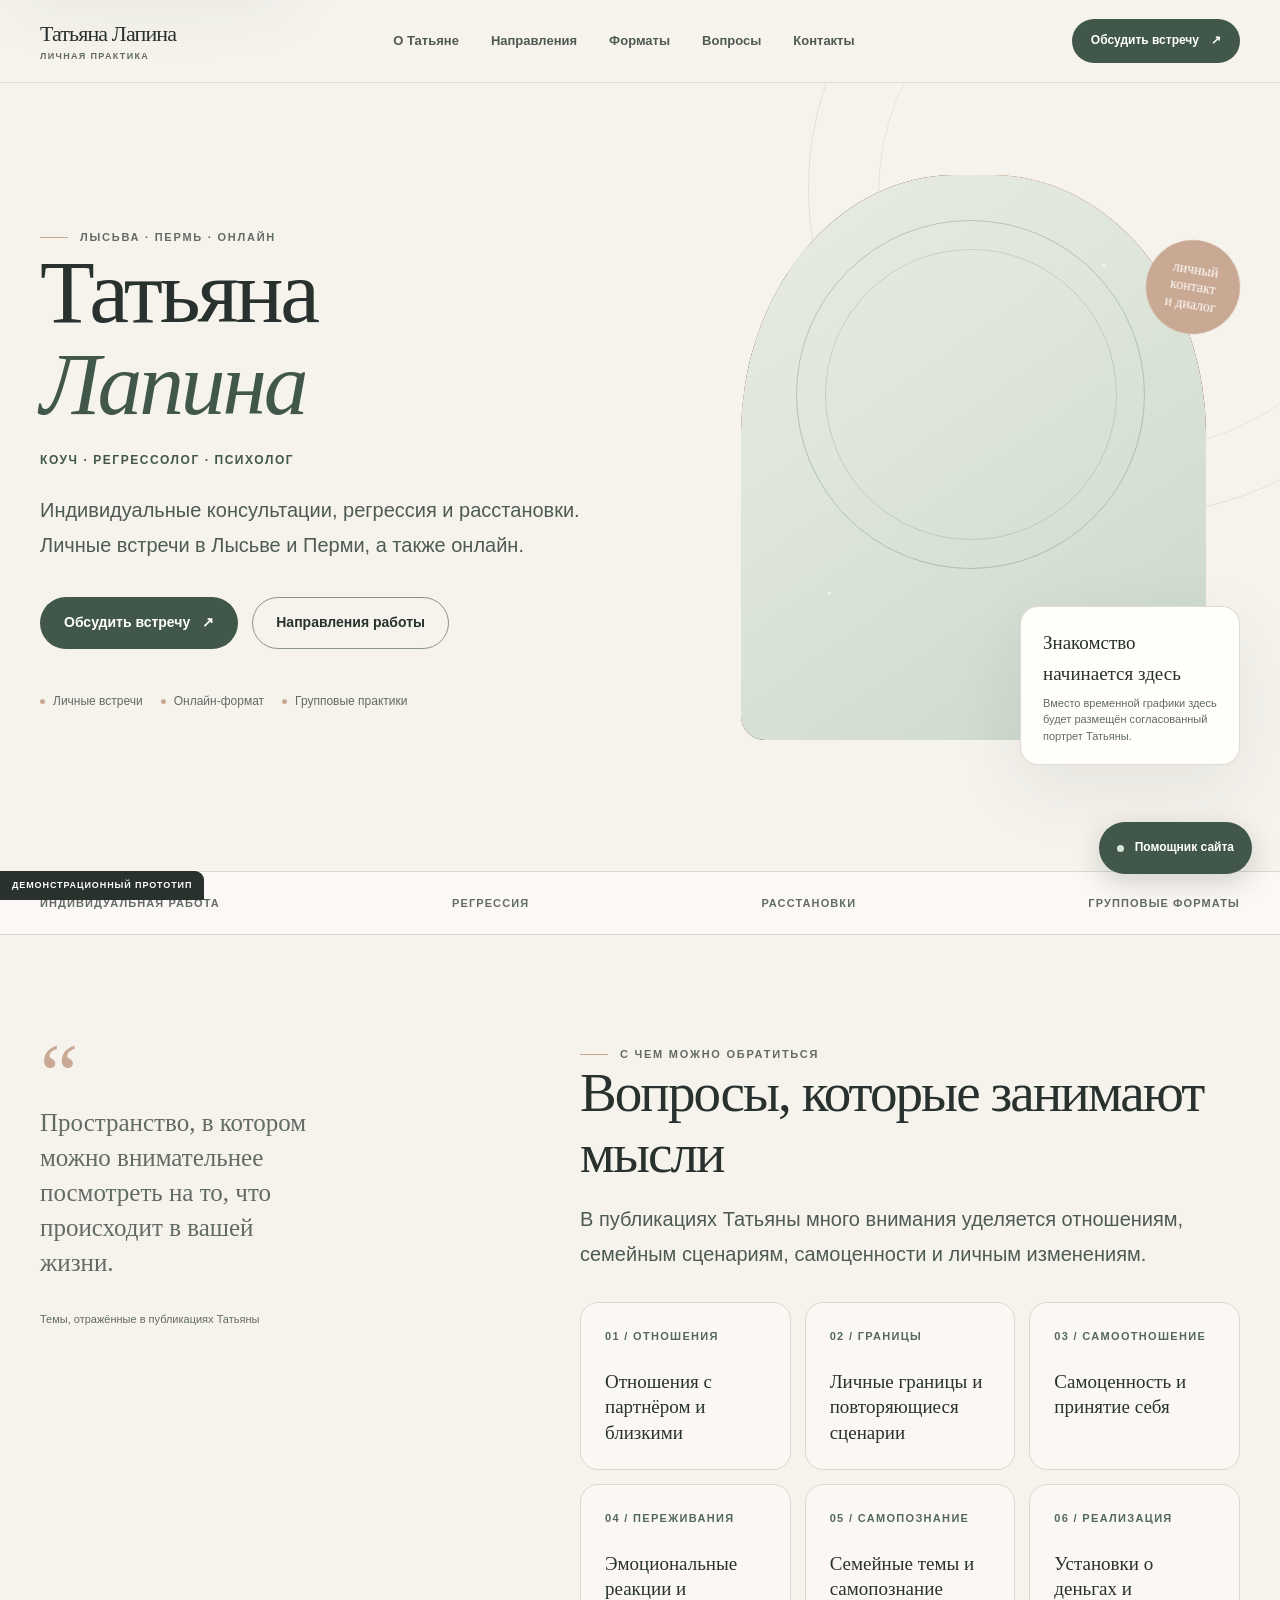
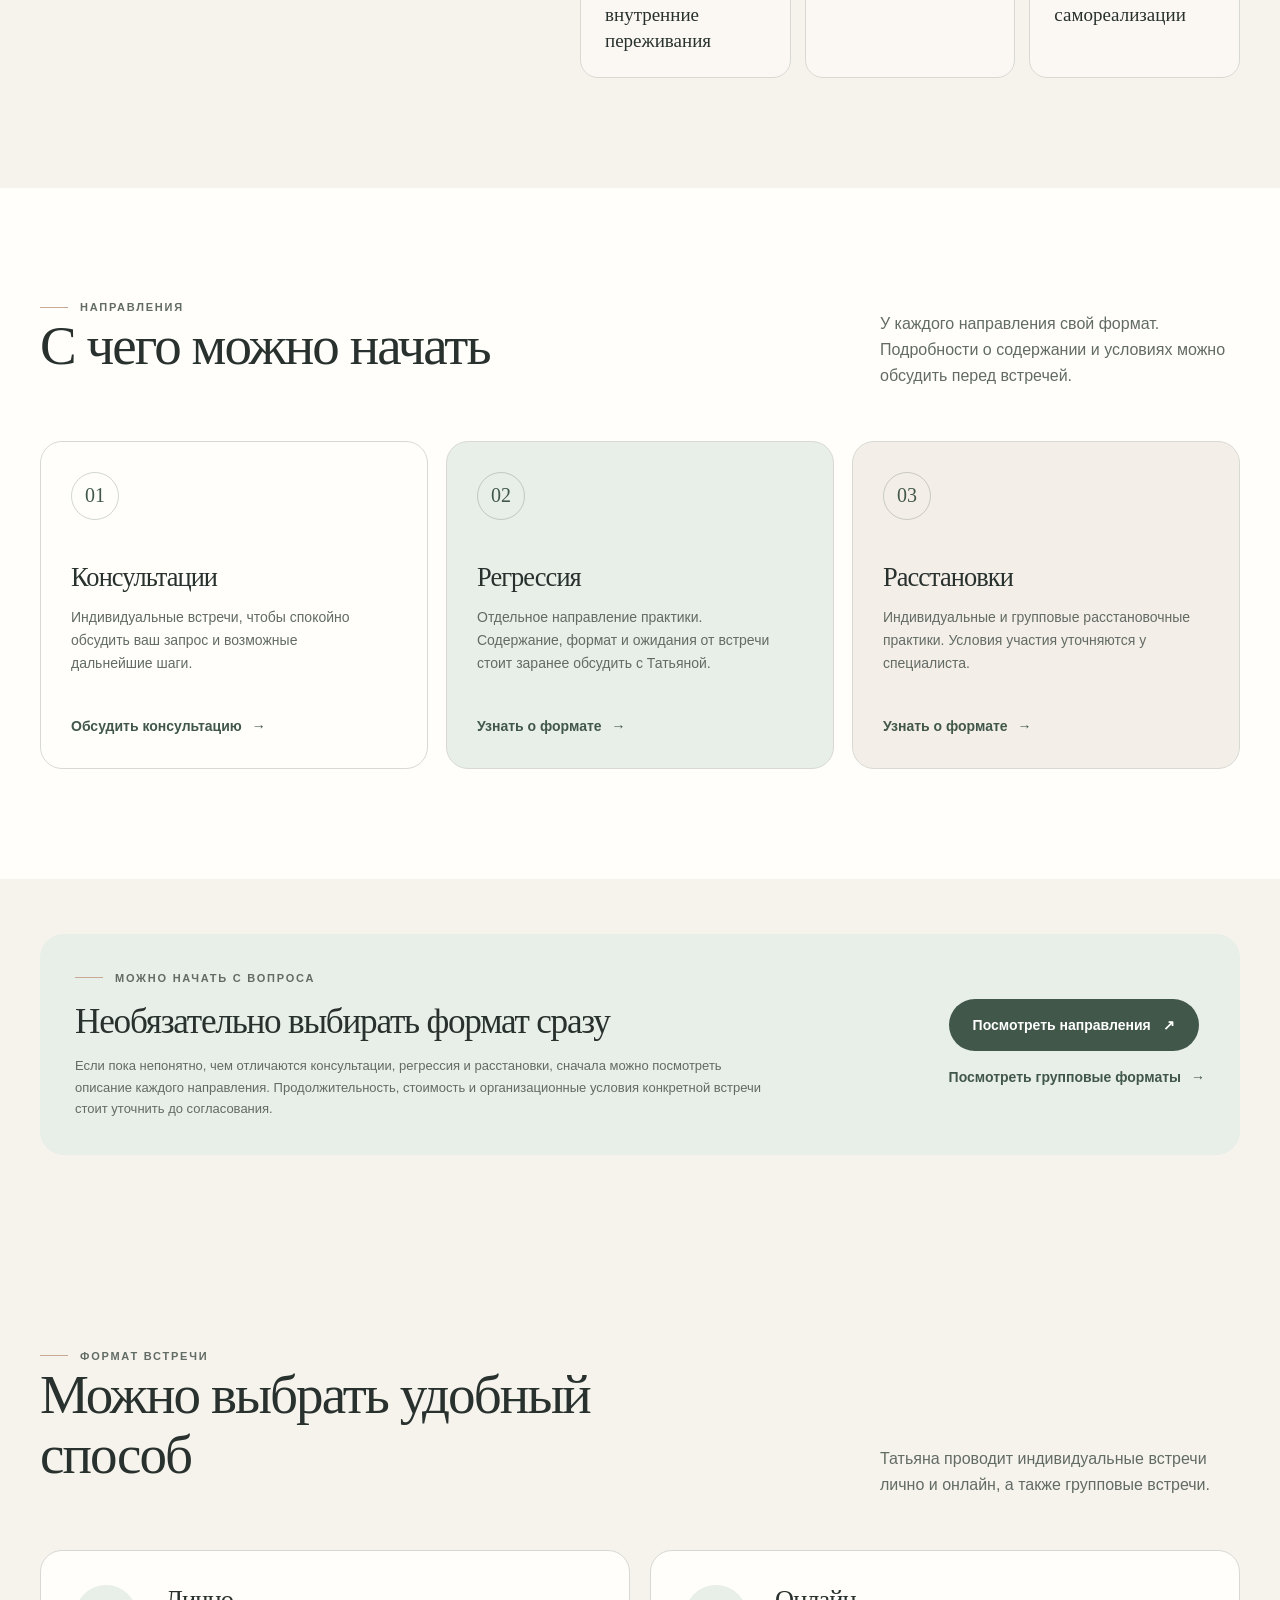
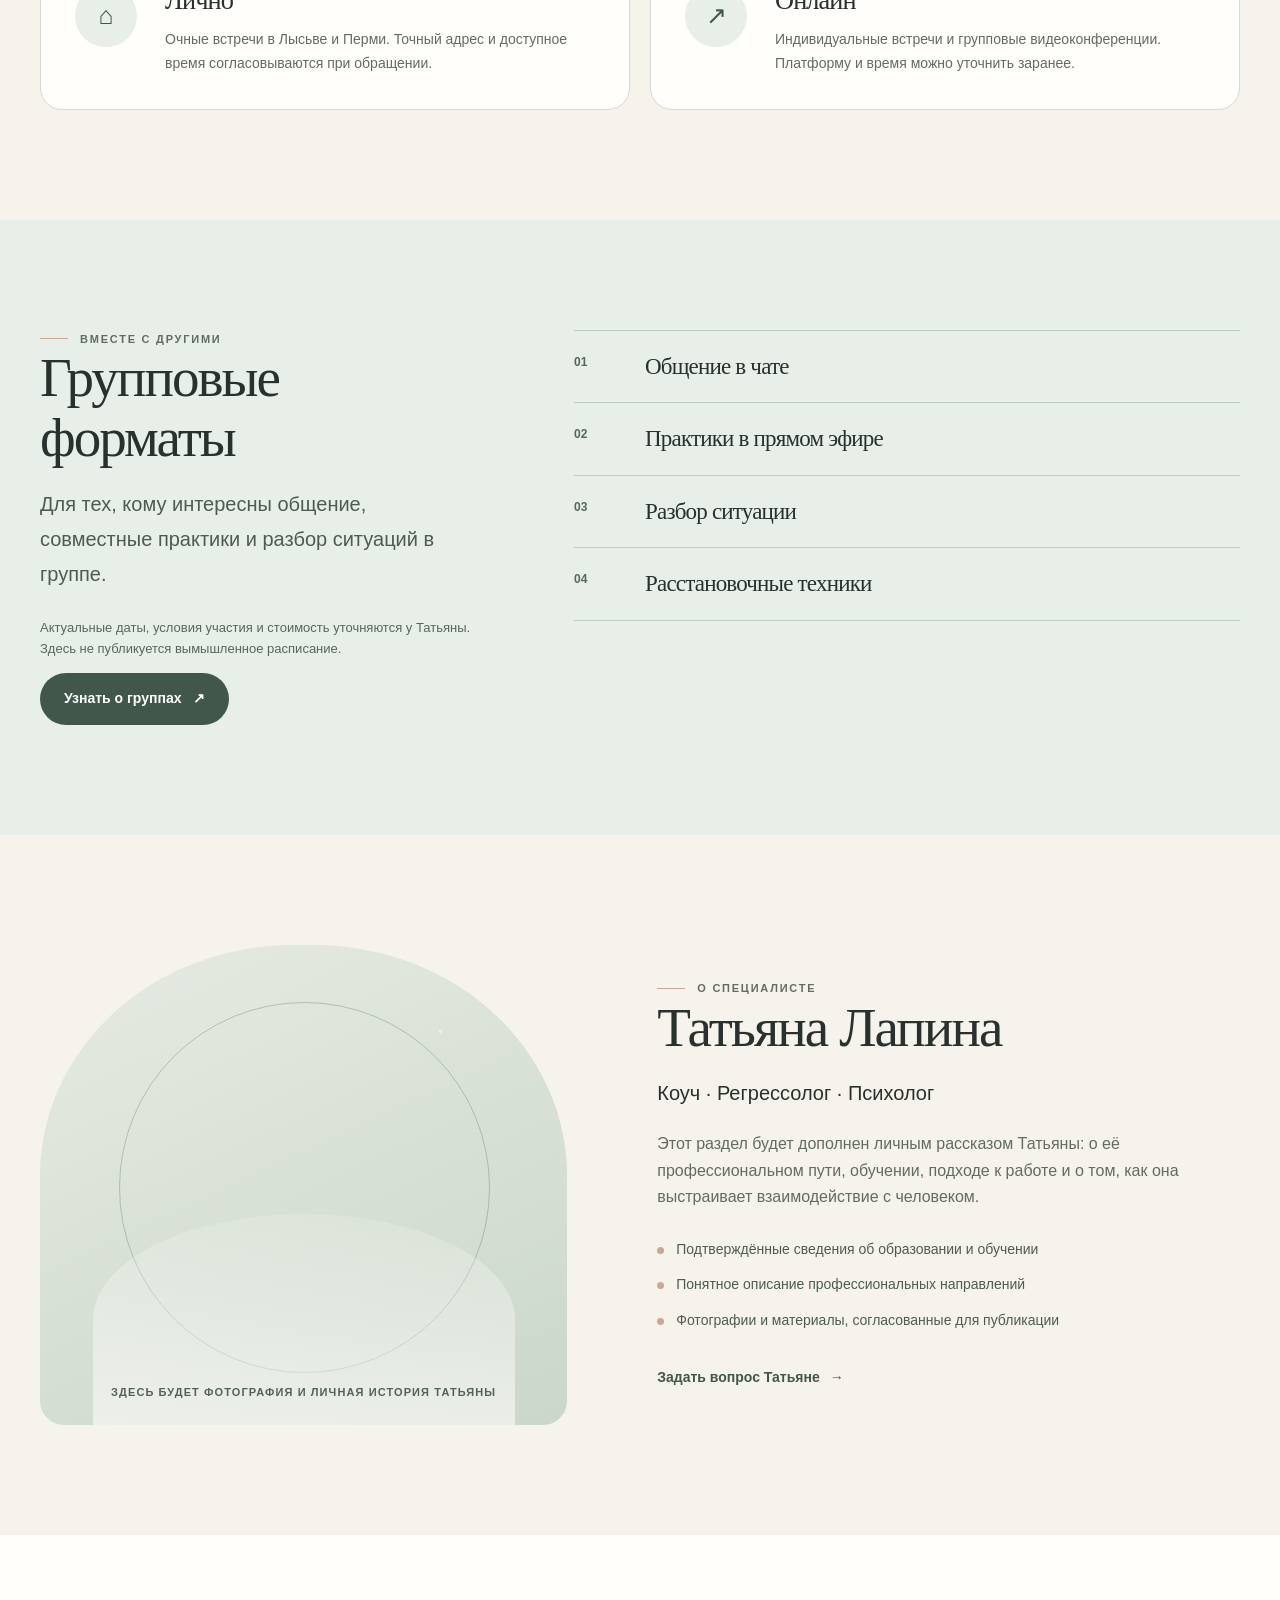
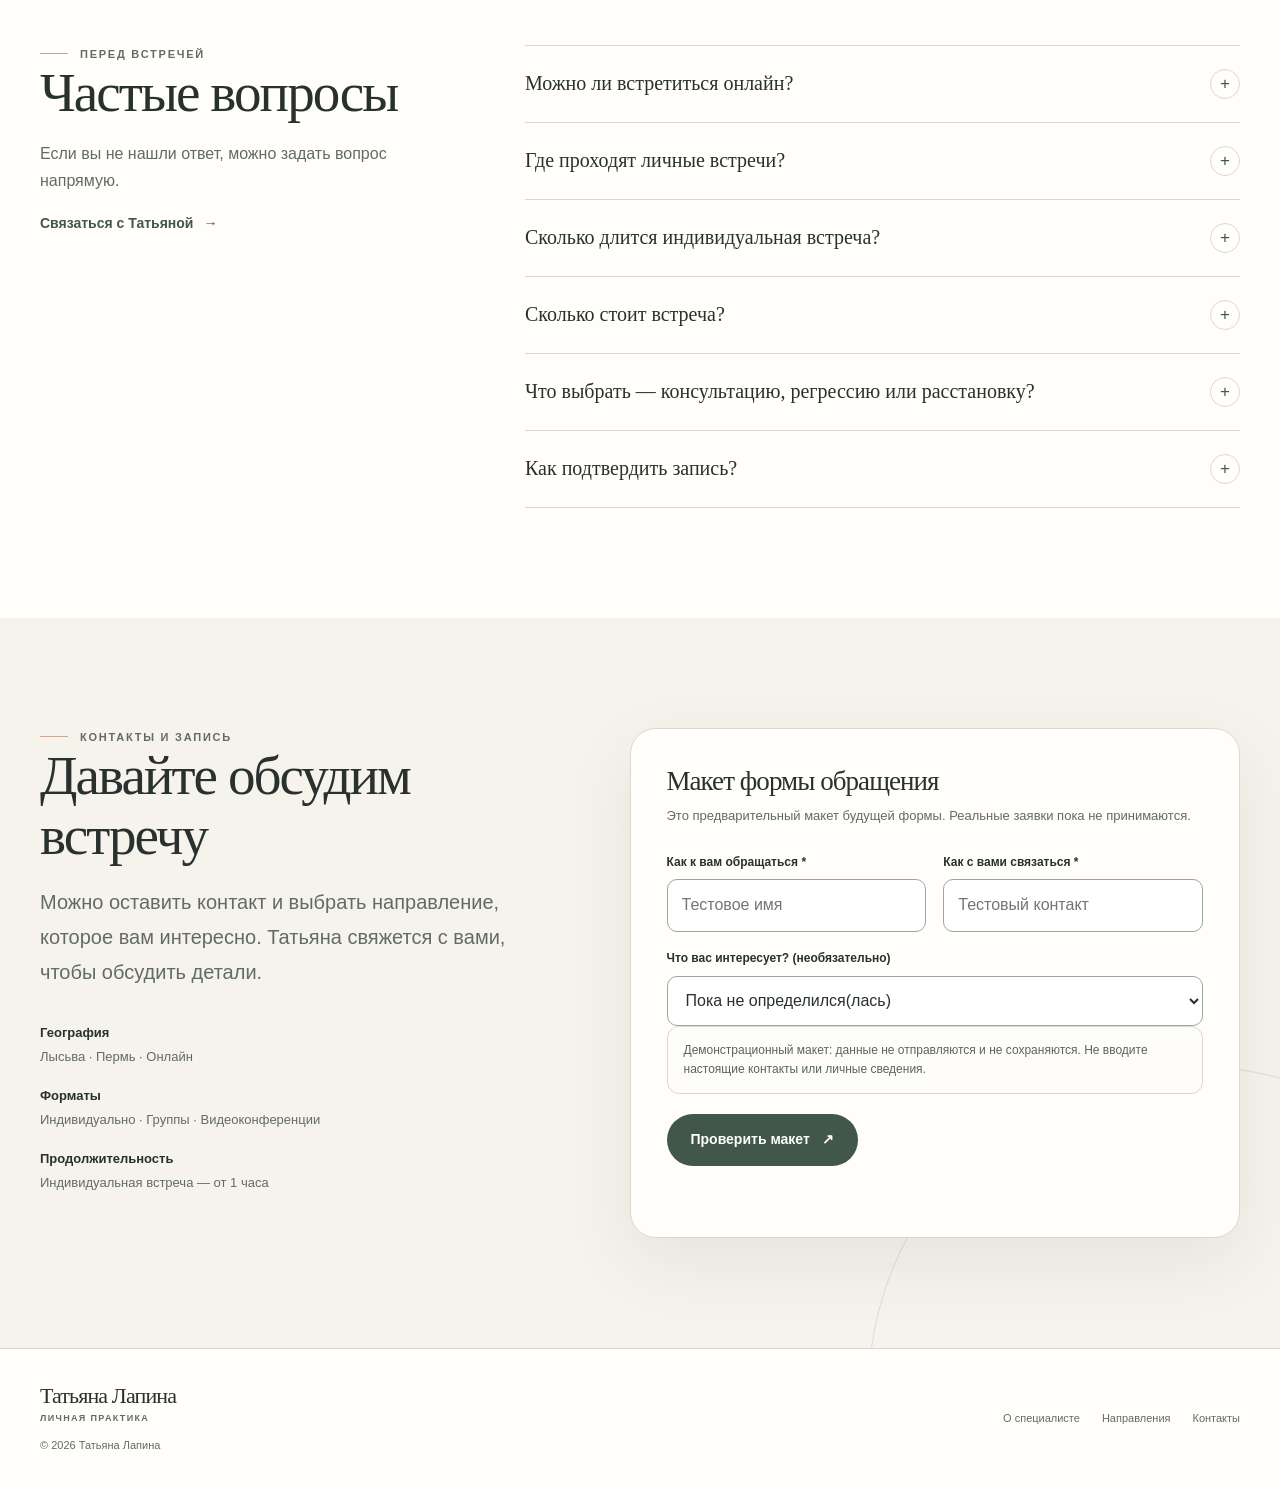
==== commit 1da11f9e: "Add real portrait photo to homepage hero" ====
--- a/index.html
+++ b/index.html
@@ -56,8 +56,8 @@
         </div>
         <div class="portrait-stage" aria-label="Место для настоящего портрета Татьяны">
           <div class="portrait-card">
-            <div class="portrait-ring"></div>
-            <div class="portrait-placeholder"><span>ПОРТРЕТ СПЕЦИАЛИСТА</span><strong>Татьяна Лапина</strong><small>место для настоящей фотографии</small></div>
+            <img class="hero-portrait" src="assets/photos/1.jpg" alt="Татьяна Лапина сидит за столом в светлой рубашке" width="1024" height="1536" fetchpriority="high" decoding="async">
+            <div class="portrait-ring" aria-hidden="true"></div>
           </div>
           <div class="portrait-stamp">личный<br>контакт<br>и диалог</div>
           <div class="portrait-note">
--- a/assets/styles.css
+++ b/assets/styles.css
@@ -374,7 +374,6 @@
 .skip-link:focus { top:12px; }
 .anchor-target { position:absolute; top:0; left:0; }
 
-
 /* Mobile fit: individual directions page only */
 @media (max-width: 440px) {
   .page-individual .subhero h1 {
@@ -499,3 +498,58 @@
   }
 }
 
+/* Trust-first visitor path and explicit demo-form state */
+.first-step-section {
+  padding-top: 0;
+  padding-bottom: 82px;
+}
+.first-step-cta {
+  align-items: center;
+  gap: 32px;
+}
+.first-step-copy {
+  max-width: 690px;
+}
+.first-step-copy .eyebrow {
+  margin-bottom: 14px;
+}
+.first-step-copy h3 {
+  margin-bottom: 12px;
+  font-size: clamp(1.7rem, 3vw, 2.2rem);
+}
+.first-step-copy p {
+  margin: 0;
+  color: var(--muted);
+  font-size: 13px;
+}
+.first-step-actions {
+  display: flex;
+  min-width: 220px;
+  flex-direction: column;
+  align-items: flex-start;
+  gap: 15px;
+}
+.demo-form-notice {
+  margin: 0 0 20px;
+  padding: 14px 16px;
+  border: 1px solid var(--line);
+  border-radius: 12px;
+  background: rgba(255,254,251,.72);
+  color: #59645c;
+  font-size: 12px;
+  line-height: 1.6;
+}
+@media (max-width: 720px) {
+  .first-step-section {
+    padding-bottom: 58px;
+  }
+  .first-step-actions {
+    width: 100%;
+    min-width: 0;
+    align-items: stretch;
+  }
+  .first-step-actions .button {
+    width: 100%;
+  }
+}
+
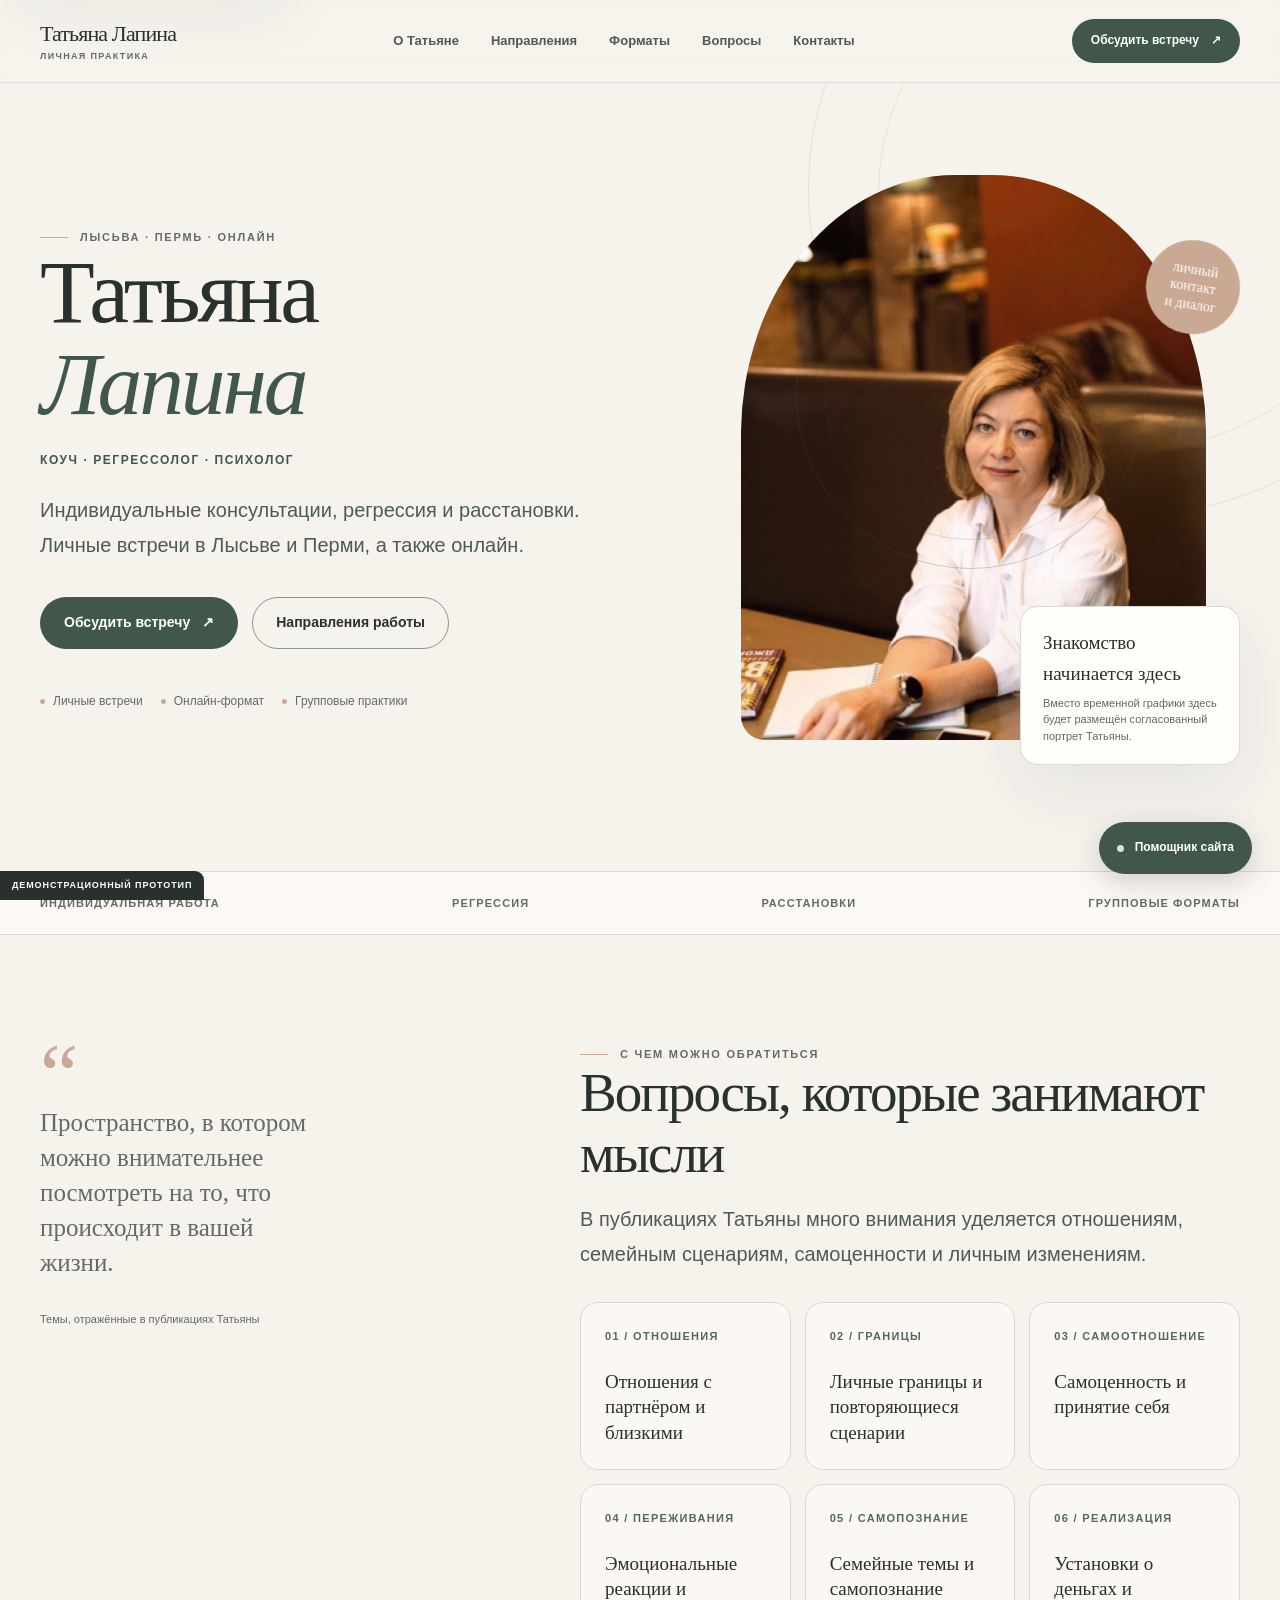
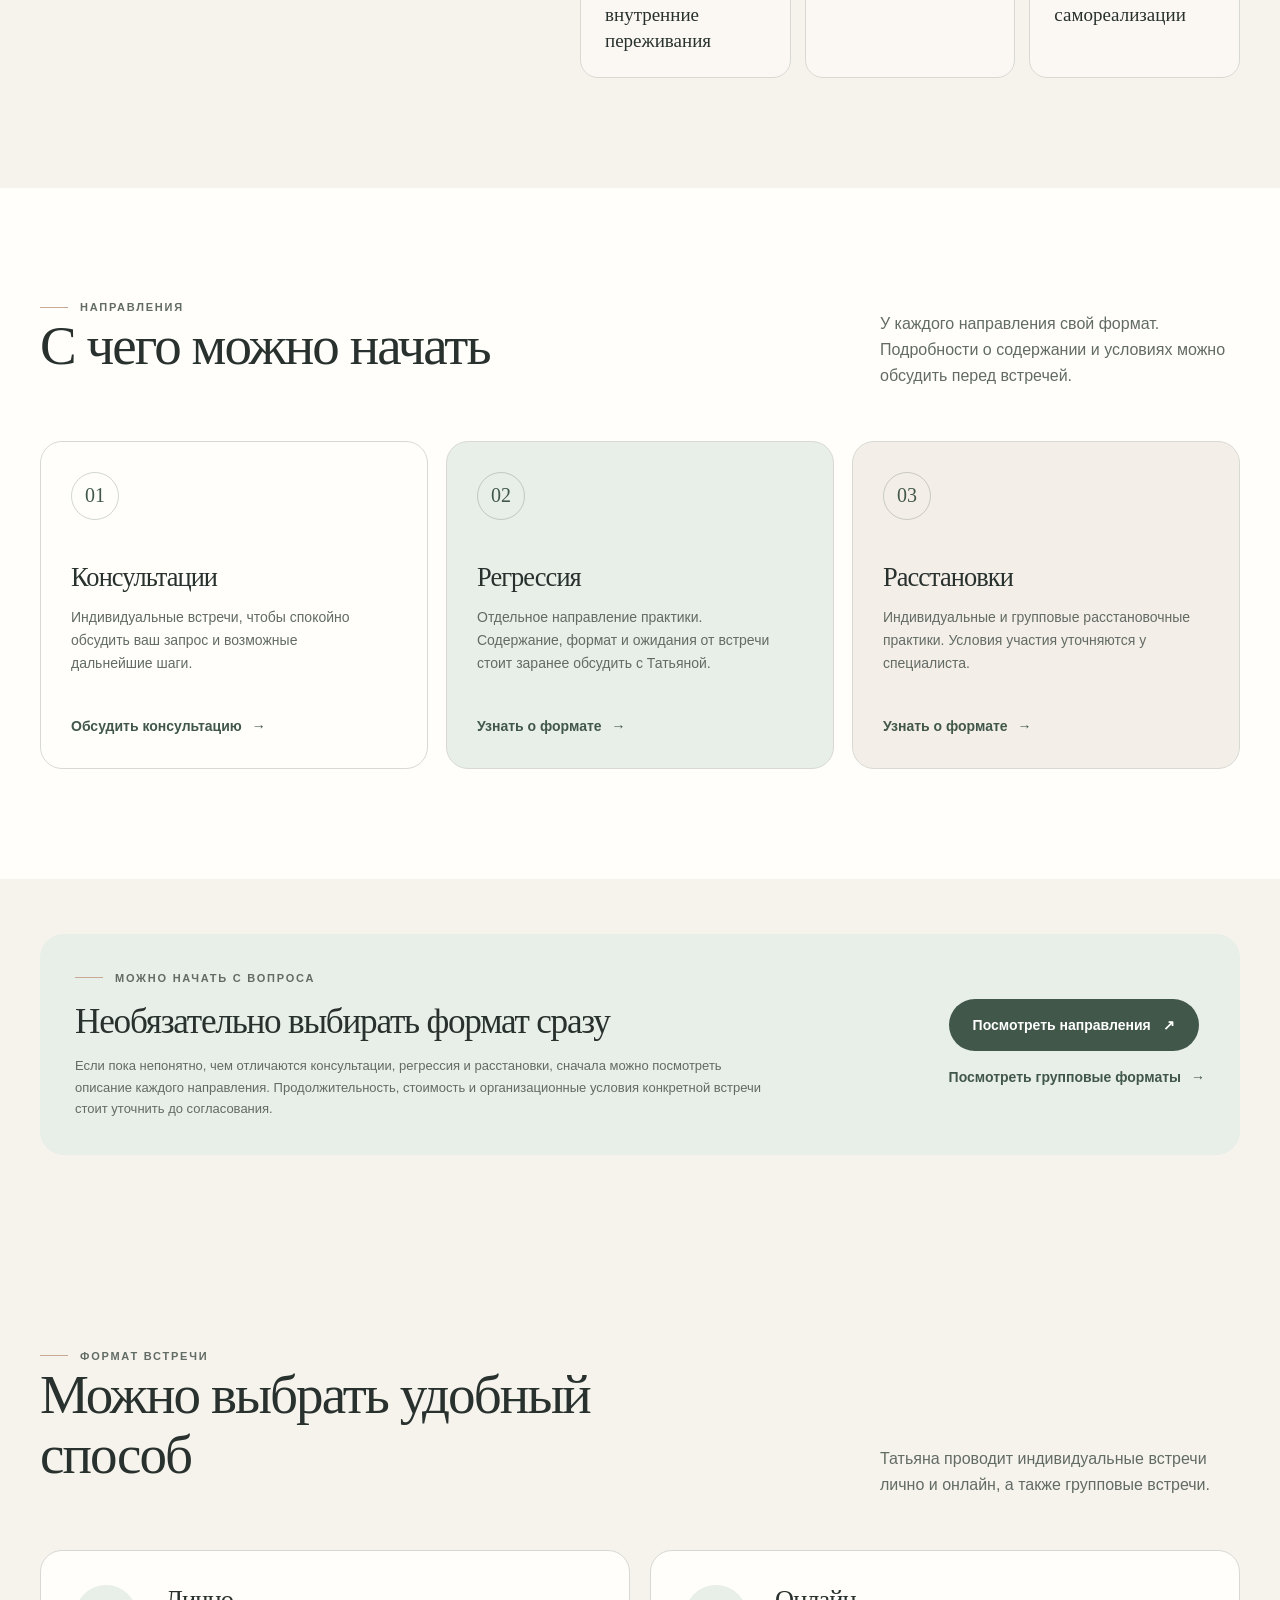
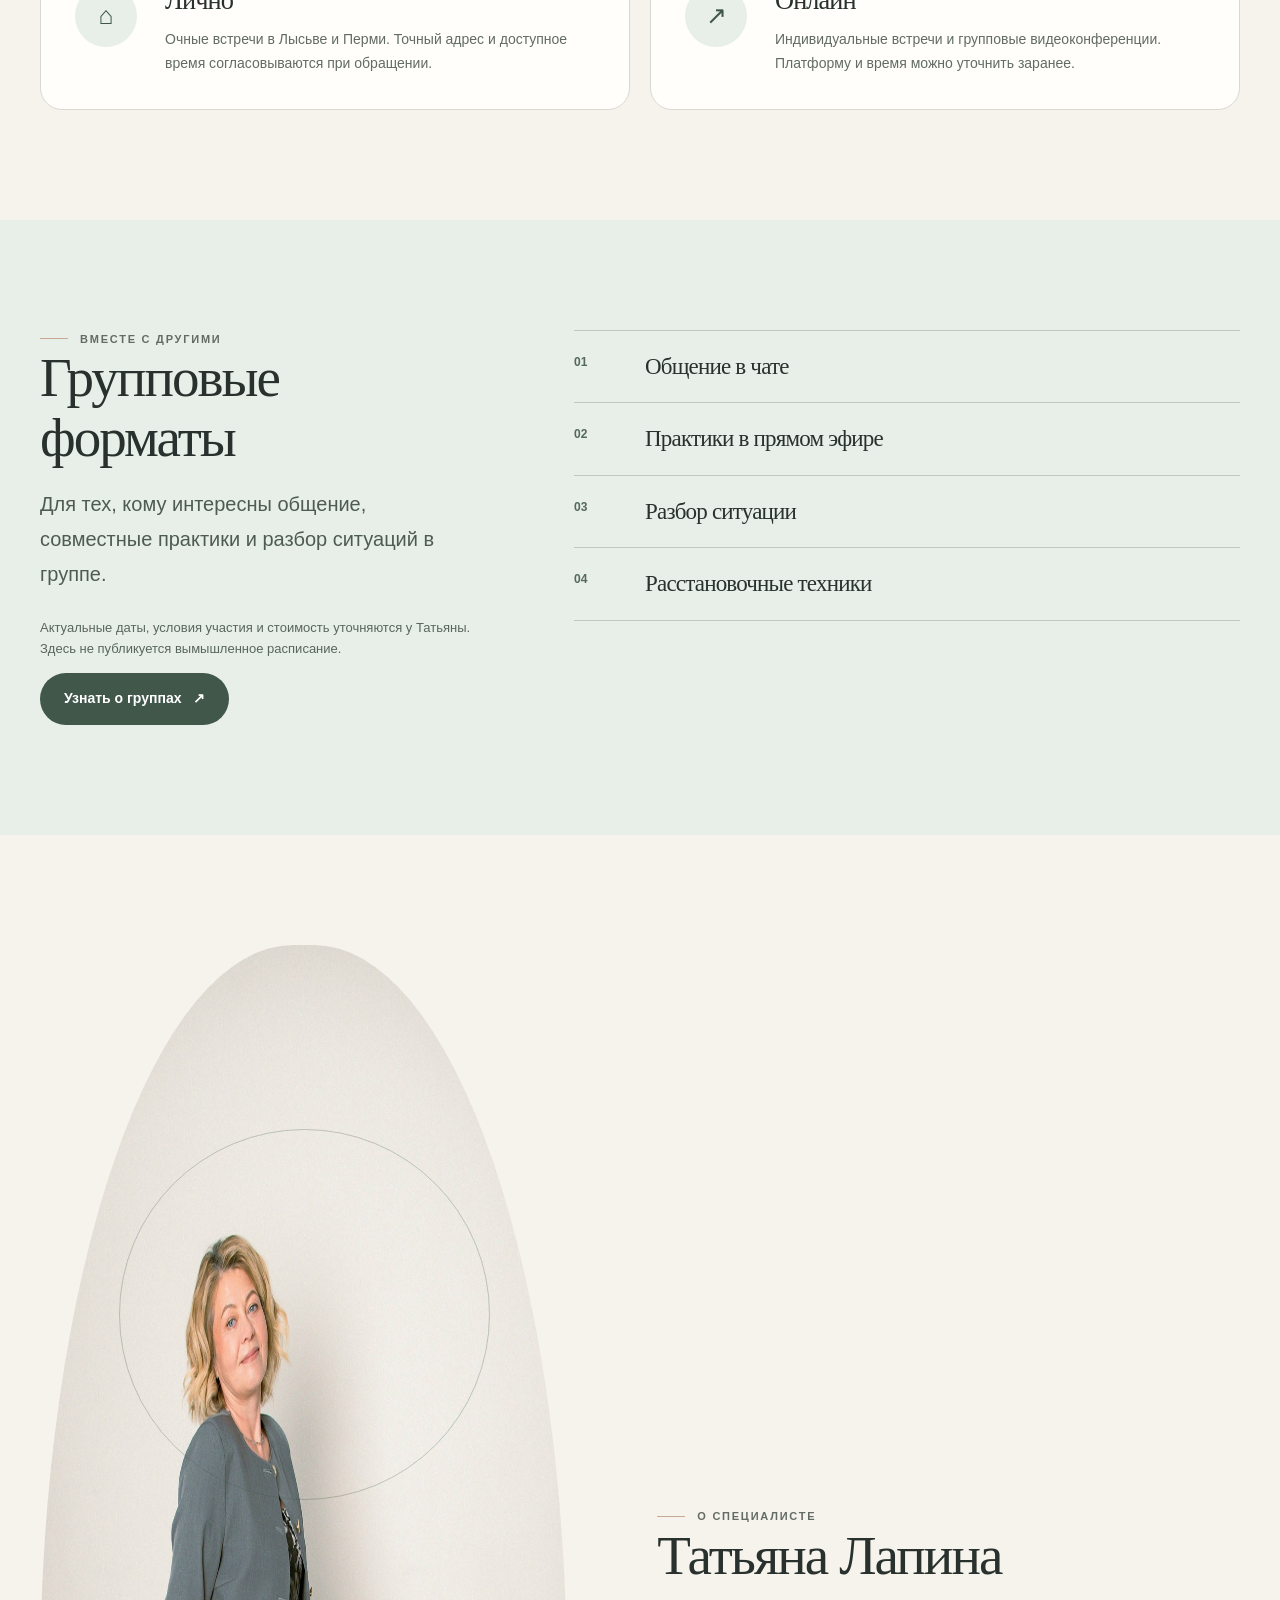
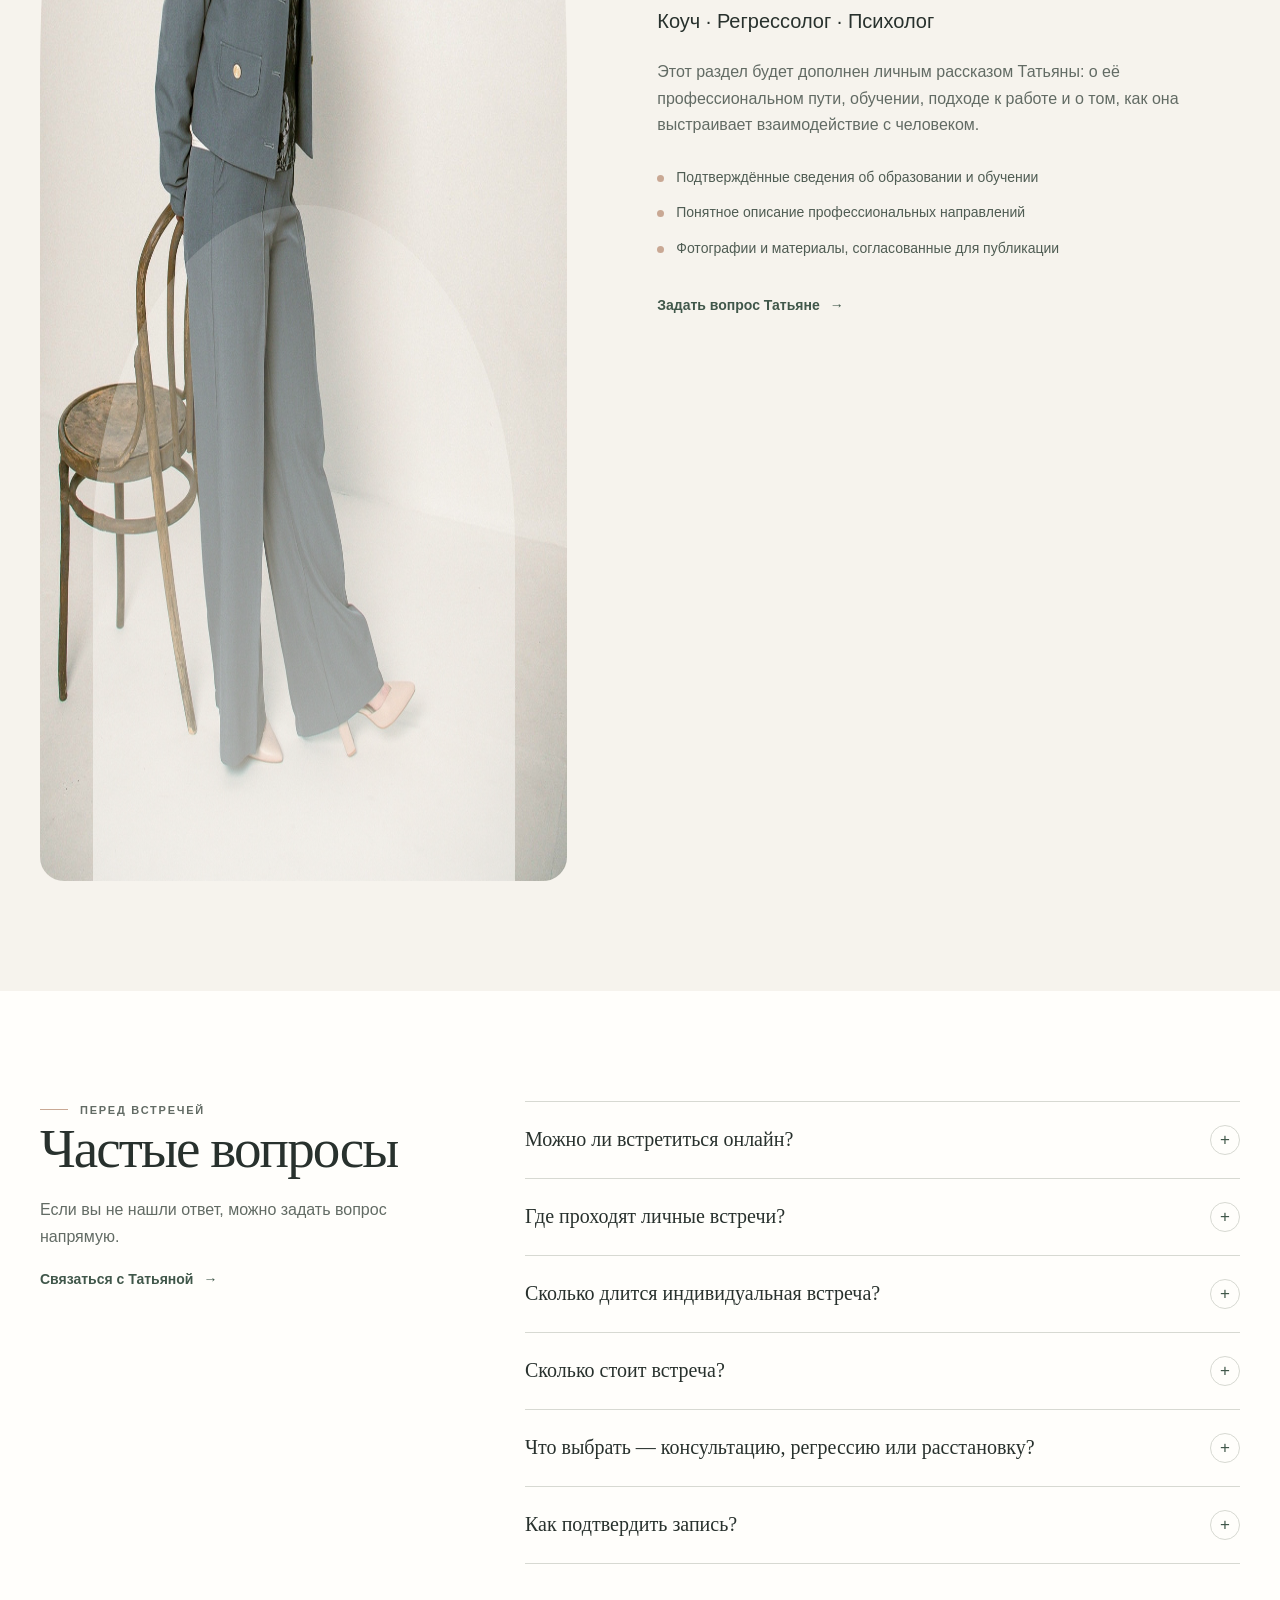
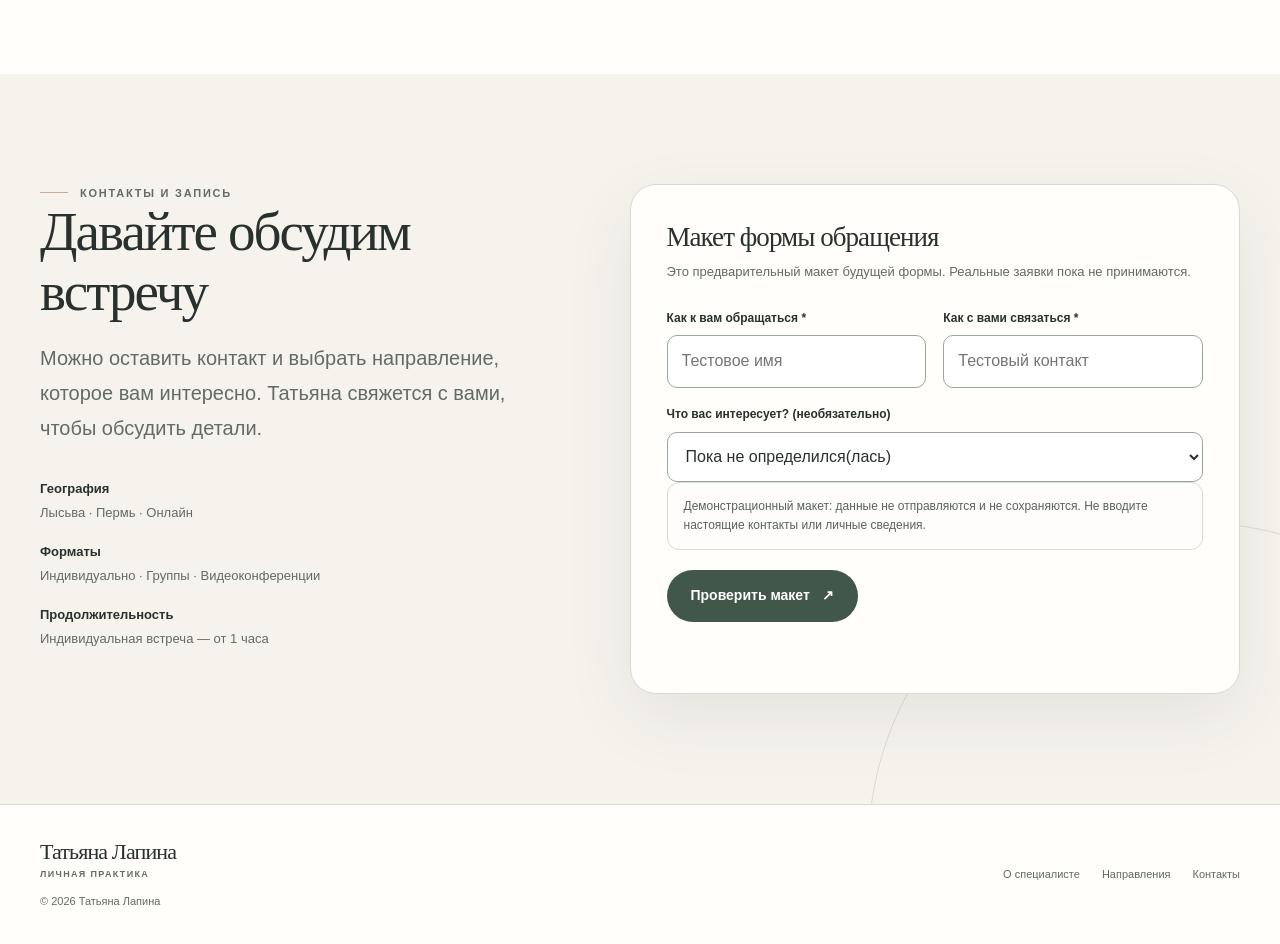
==== commit 720ba2bf: "Add portrait photo to homepage about section" ====
--- a/index.html
+++ b/index.html
@@ -187,7 +187,9 @@
 
     <section class="section" id="about">
       <div class="container about-grid">
-        <div class="about-visual" role="img" aria-label="Временная графическая область для будущей фотографии"><span class="about-visual-label">Здесь будет фотография и личная история Татьяны</span></div>
+        <div class="about-visual">
+          <img class="about-visual-photo" src="assets/photos/5-web.jpg" alt="Татьяна Лапина в сером костюме" width="1024" height="1536" loading="lazy" decoding="async">
+        </div>
         <div class="about-copy">
           <div class="eyebrow">О специалисте</div>
           <h2>Татьяна Лапина</h2>
--- a/assets/styles.css
+++ b/assets/styles.css
@@ -553,3 +553,23 @@
   }
 }
 
+/* Real portrait image in the homepage hero */
+.portrait-card::before {
+  display: none;
+}
+.hero-portrait {
+  position: absolute;
+  inset: 0;
+  display: block;
+  width: 100%;
+  height: 100%;
+  object-fit: cover;
+  object-position: center 39%;
+  filter: saturate(.88);
+}
+@media (max-width: 720px) {
+  .hero-portrait {
+    object-position: center 36%;
+  }
+}
+
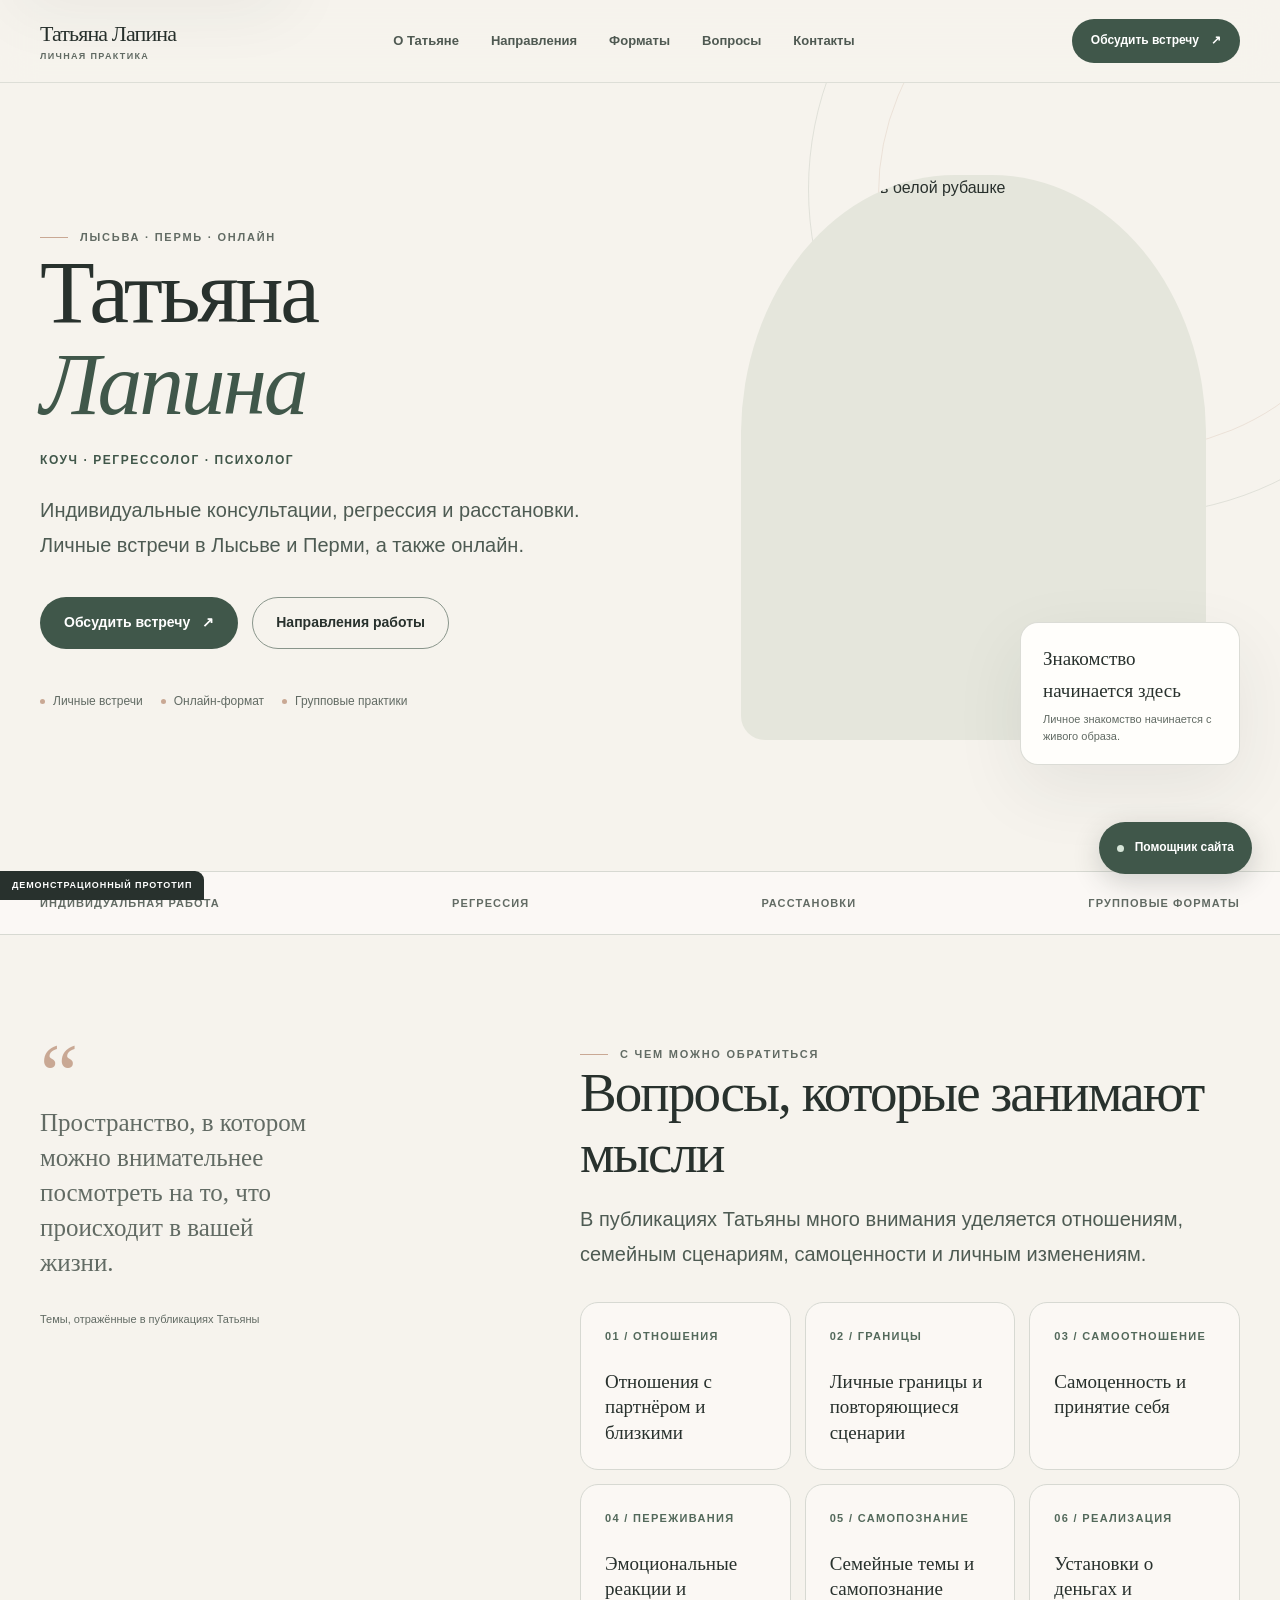
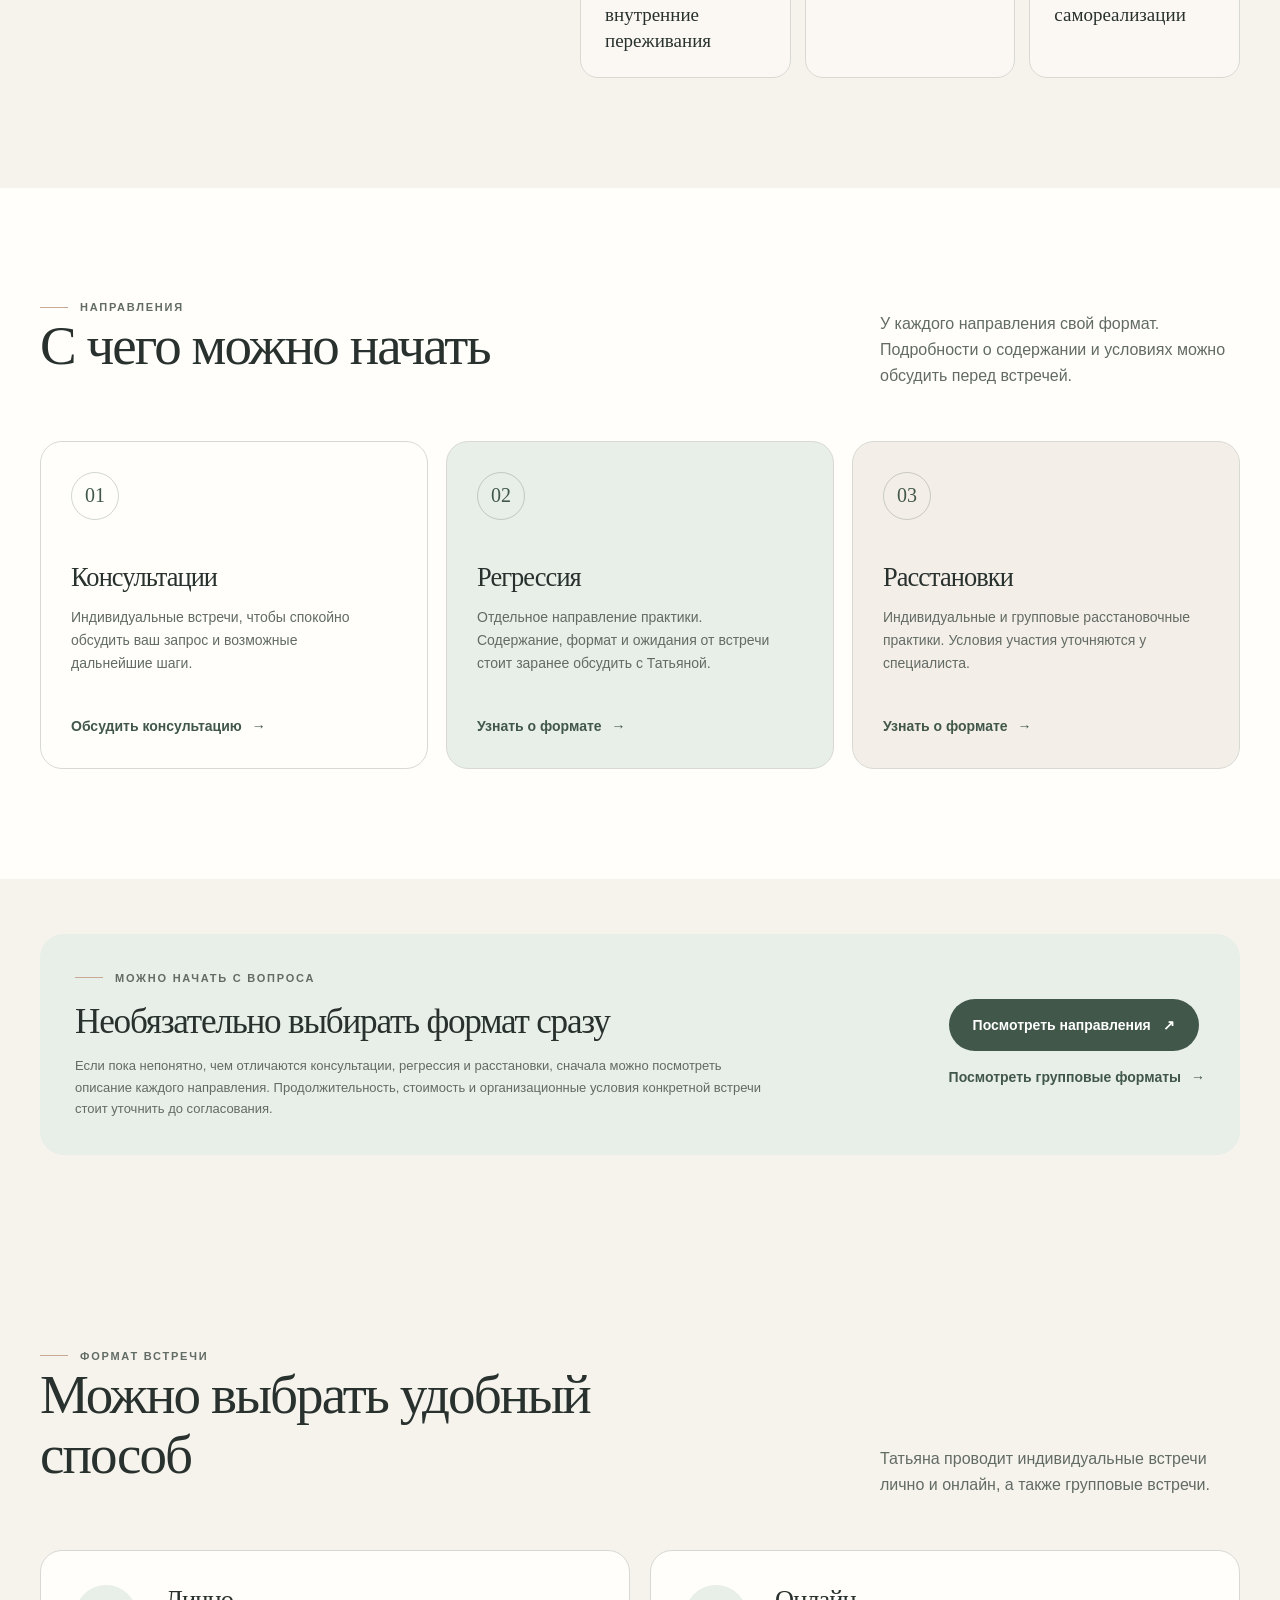
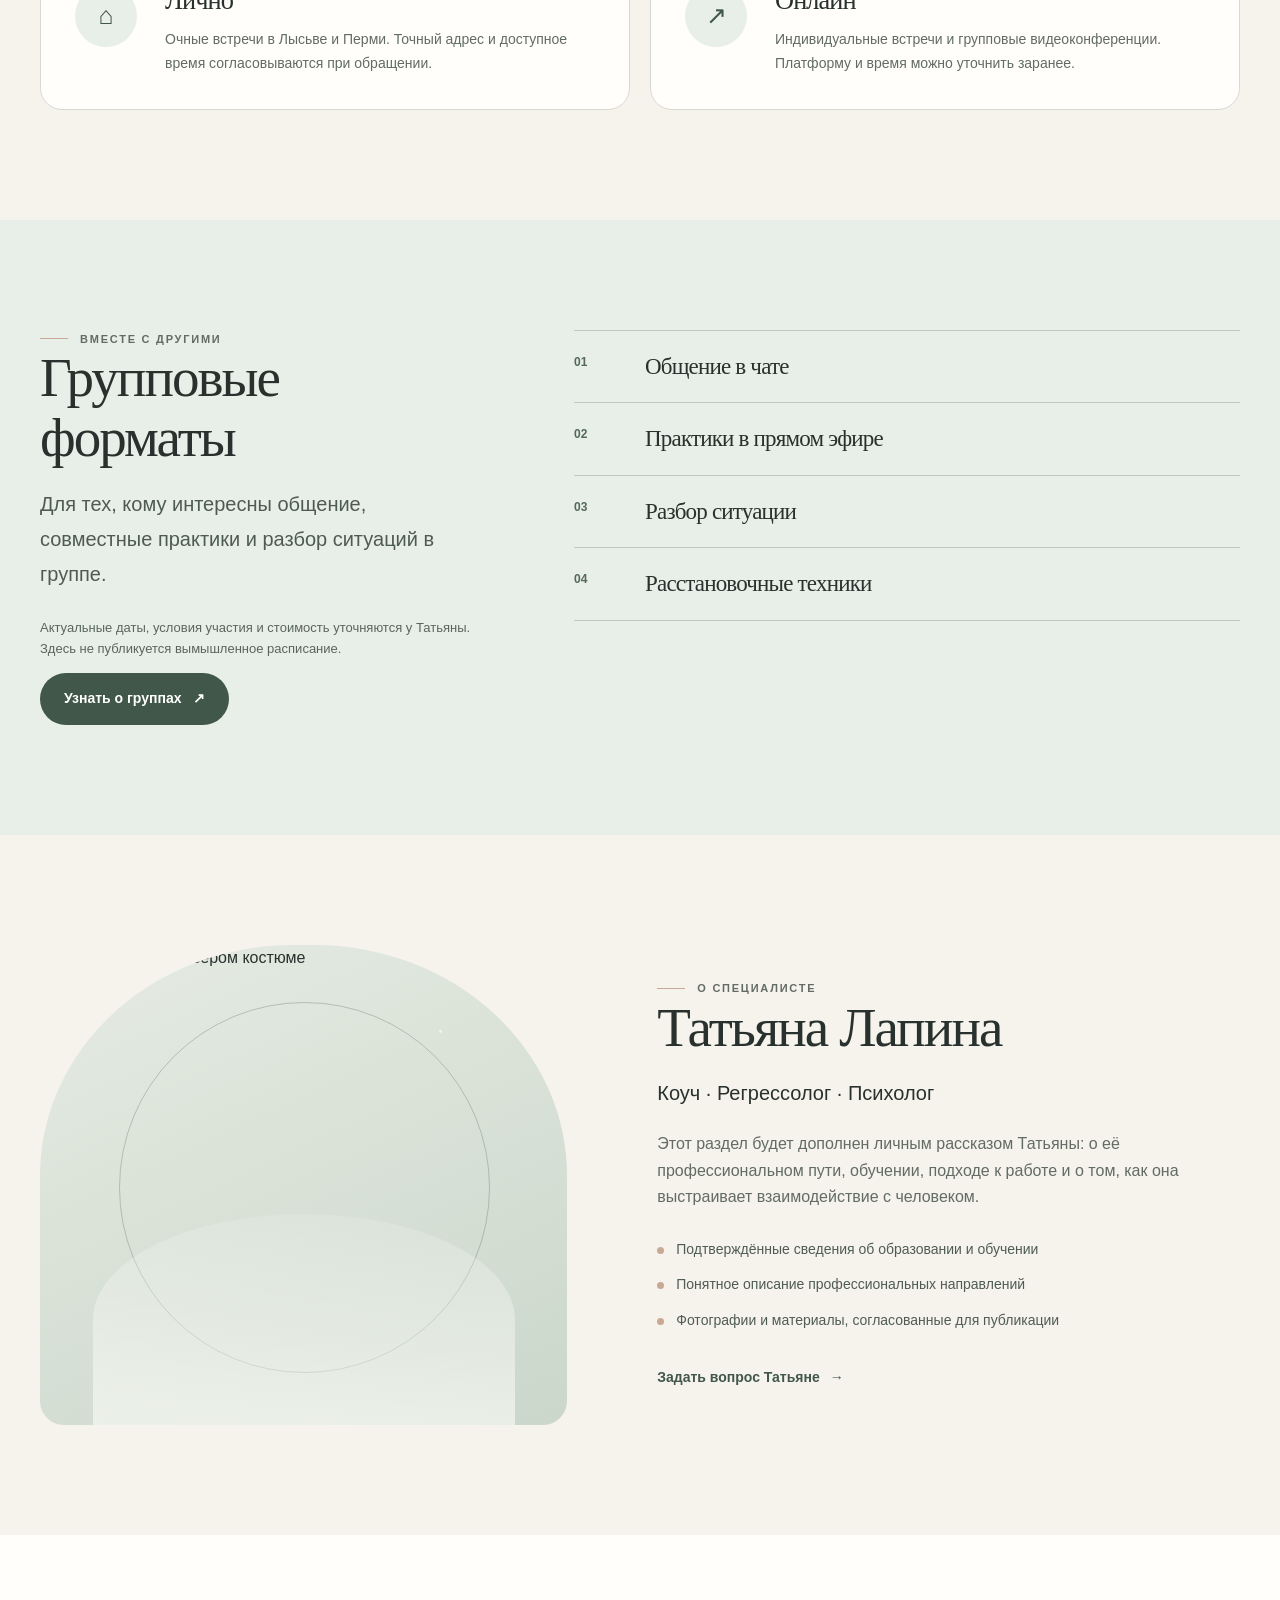
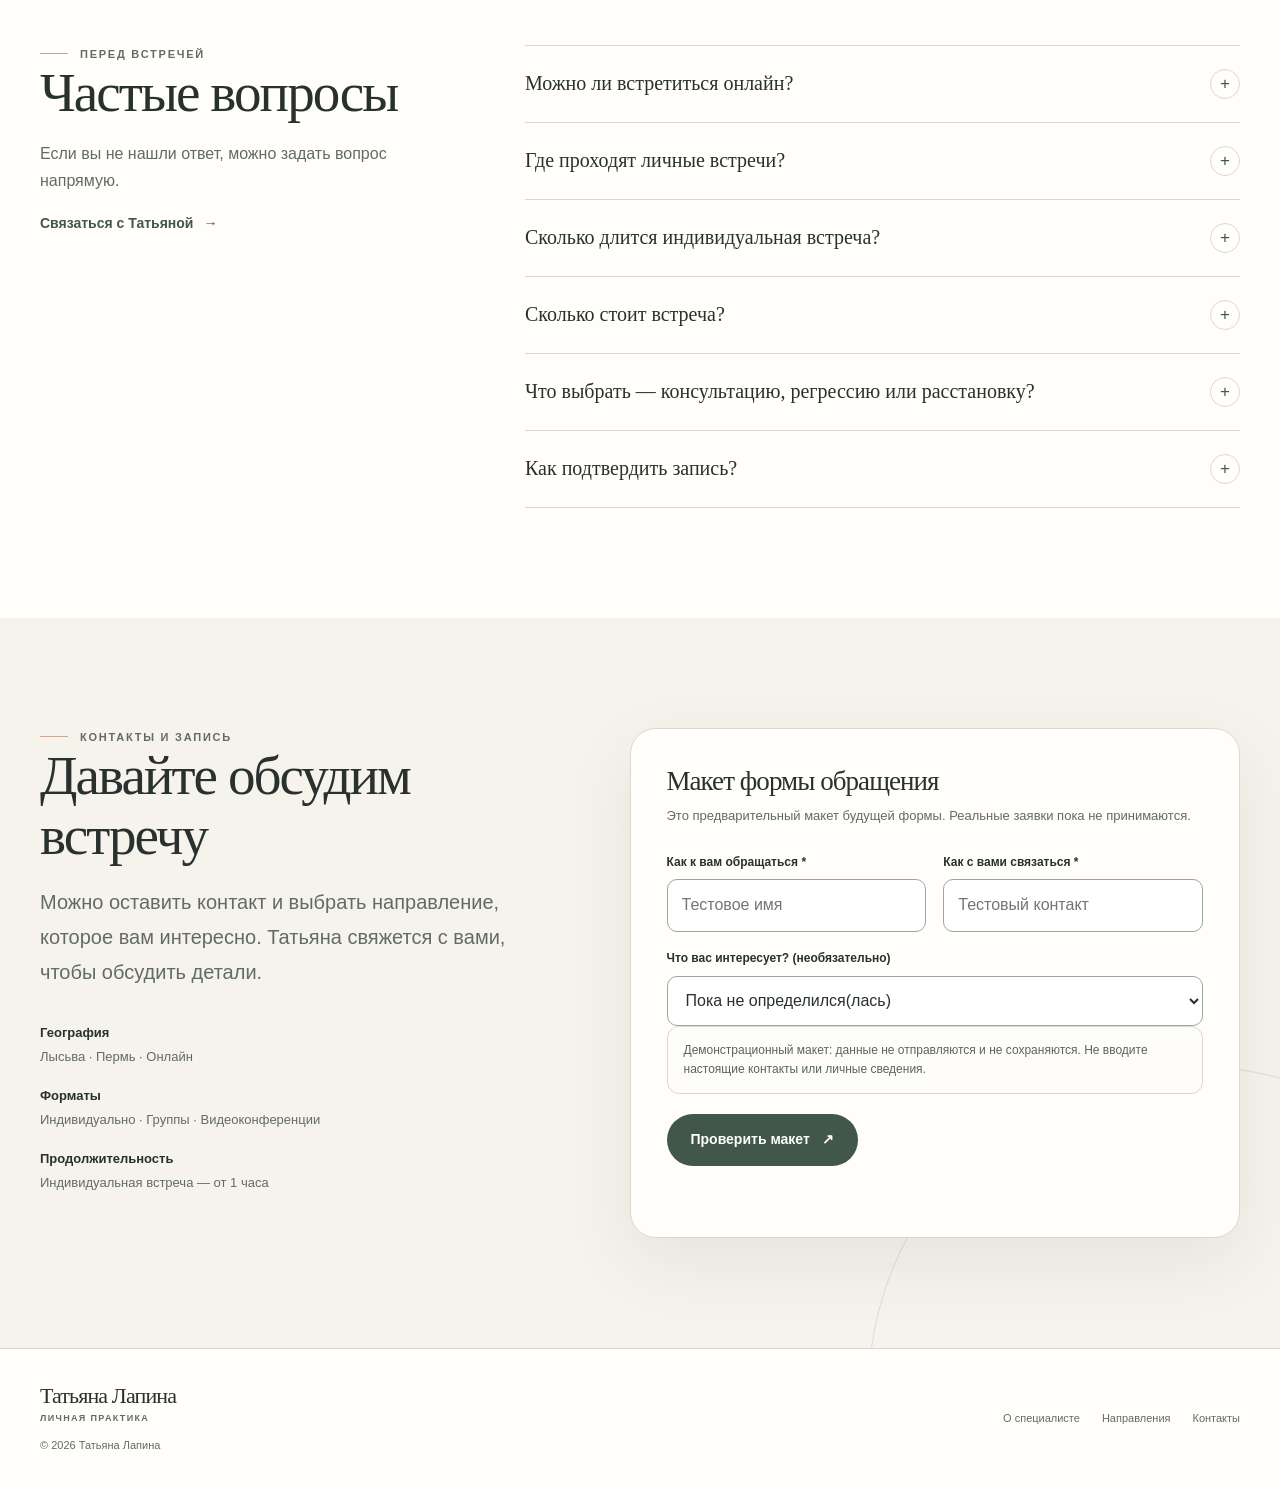
==== commit c44dfb05: "Remove circular hero ornament and use transparent hero portrait" ====
--- a/index.html
+++ b/index.html
@@ -56,13 +56,11 @@
         </div>
         <div class="portrait-stage" aria-label="Место для настоящего портрета Татьяны">
           <div class="portrait-card">
-            <img class="hero-portrait" src="assets/photos/1.jpg" alt="Татьяна Лапина сидит за столом в светлой рубашке" width="1024" height="1536" fetchpriority="high" decoding="async">
-            <div class="portrait-ring" aria-hidden="true"></div>
-          </div>
-          <div class="portrait-stamp">личный<br>контакт<br>и диалог</div>
+            <img class="hero-portrait" src="./assets/photos/1-cutout.png?v=20261119" alt="Татьяна Лапина в белой рубашке" width="1024" height="1536" fetchpriority="high" decoding="async">
+          </div>
           <div class="portrait-note">
             <strong>Знакомство начинается здесь</strong>
-            <small>Вместо временной графики здесь будет размещён согласованный портрет Татьяны.</small>
+            <small>Личное знакомство начинается с живого образа.</small>
           </div>
         </div>
       </div>
@@ -188,7 +186,7 @@
     <section class="section" id="about">
       <div class="container about-grid">
         <div class="about-visual">
-          <img class="about-visual-photo" src="assets/photos/5-web.jpg" alt="Татьяна Лапина в сером костюме" width="1024" height="1536" loading="lazy" decoding="async">
+          <img class="about-visual-photo" src="./assets/photos/5-cutout.png?v=20261119" alt="Татьяна Лапина в сером костюме" width="1024" height="1536" loading="eager" decoding="async">
         </div>
         <div class="about-copy">
           <div class="eyebrow">О специалисте</div>
--- a/assets/styles.css
+++ b/assets/styles.css
@@ -573,3 +573,95 @@
   }
 }
 
+/* Editorial photo placement across the site */
+.about-visual-photo {
+  position: absolute;
+  inset: 0;
+  display: block;
+  width: 100%;
+  height: 100%;
+  object-fit: cover;
+  object-position: center 22%;
+  filter: saturate(.9);
+}
+.about-story-visual {
+  position: sticky;
+  top: 115px;
+  min-height: 560px;
+}
+.about-photo-main {
+  height: 510px;
+  margin: 0;
+  overflow: hidden;
+  border-radius: 48% 48% 24px 24px;
+  background: var(--sage-soft);
+}
+.about-photo-main img {
+  width: 100%;
+  height: 100%;
+  display: block;
+  object-fit: cover;
+  object-position: center 28%;
+}
+.about-photo-detail {
+  position: absolute;
+  z-index: 2;
+  right: -12px;
+  bottom: 0;
+  width: 174px;
+  height: 226px;
+  margin: 0;
+  padding: 8px;
+  overflow: hidden;
+  border: 1px solid rgba(215,217,210,.9);
+  border-radius: 16px;
+  background: var(--surface);
+  box-shadow: var(--shadow);
+  transform: rotate(2deg);
+}
+.about-photo-detail img {
+  display: block;
+  width: 100%;
+  height: 100%;
+  border-radius: 10px;
+  object-fit: cover;
+  object-position: center 52%;
+}
+.individual-aside-photo {
+  display: block;
+  width: calc(100% + 52px);
+  height: 260px;
+  margin: -26px -26px 22px;
+  border-radius: 19px 19px 6px 6px;
+  object-fit: cover;
+  object-position: center 19%;
+}
+@media (max-width: 720px) {
+  .about-story-visual {
+    position: relative;
+    min-height: 470px;
+    max-width: 520px;
+    width: 100%;
+    margin: 0 auto;
+  }
+  .about-photo-main {
+    height: 430px;
+  }
+  .about-photo-detail {
+    right: -5px;
+    bottom: -2px;
+    width: 140px;
+    height: 182px;
+  }
+  .individual-aside-photo {
+    width: calc(100% + 42px);
+    height: 230px;
+    margin: -21px -21px 18px;
+  }
+}
+@media (max-width: 380px) {
+  .about-story-visual { min-height: 410px; }
+  .about-photo-main { height: 380px; }
+  .about-photo-detail { width: 116px; height: 154px; }
+}
+
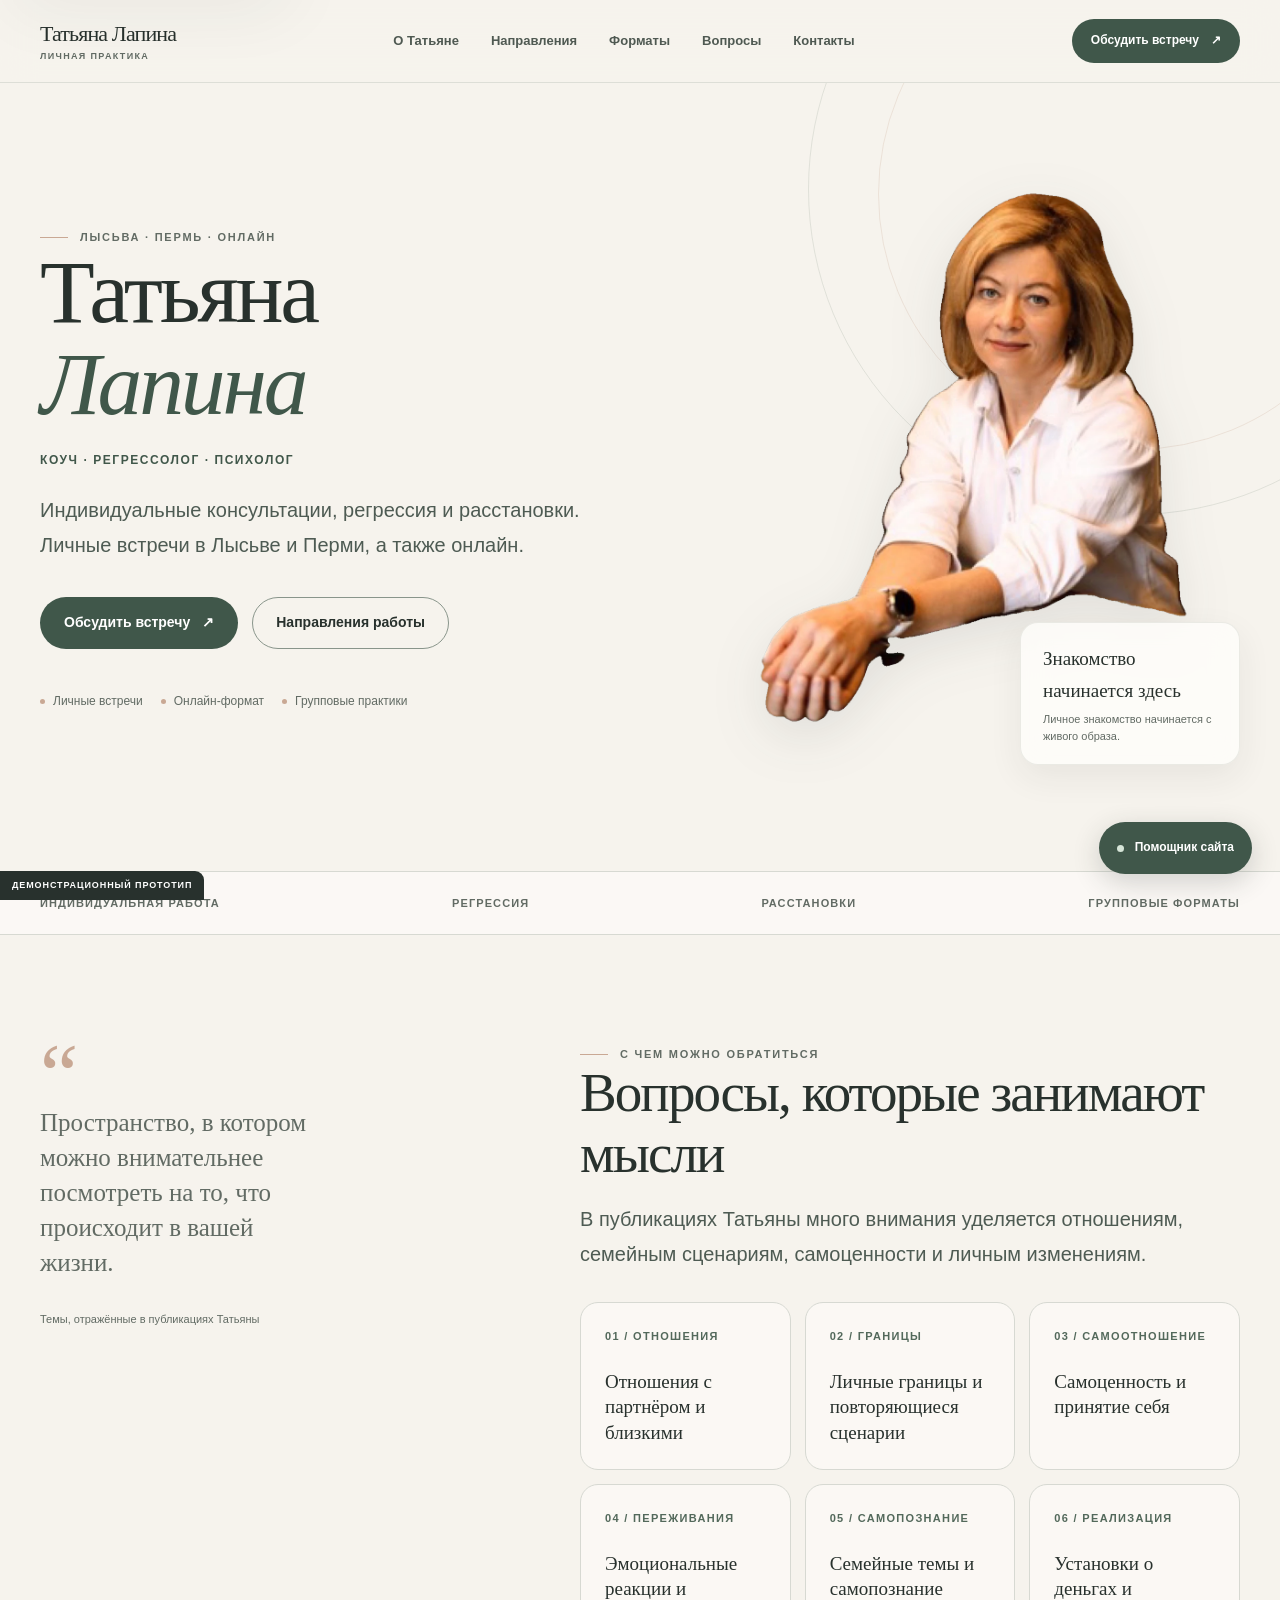
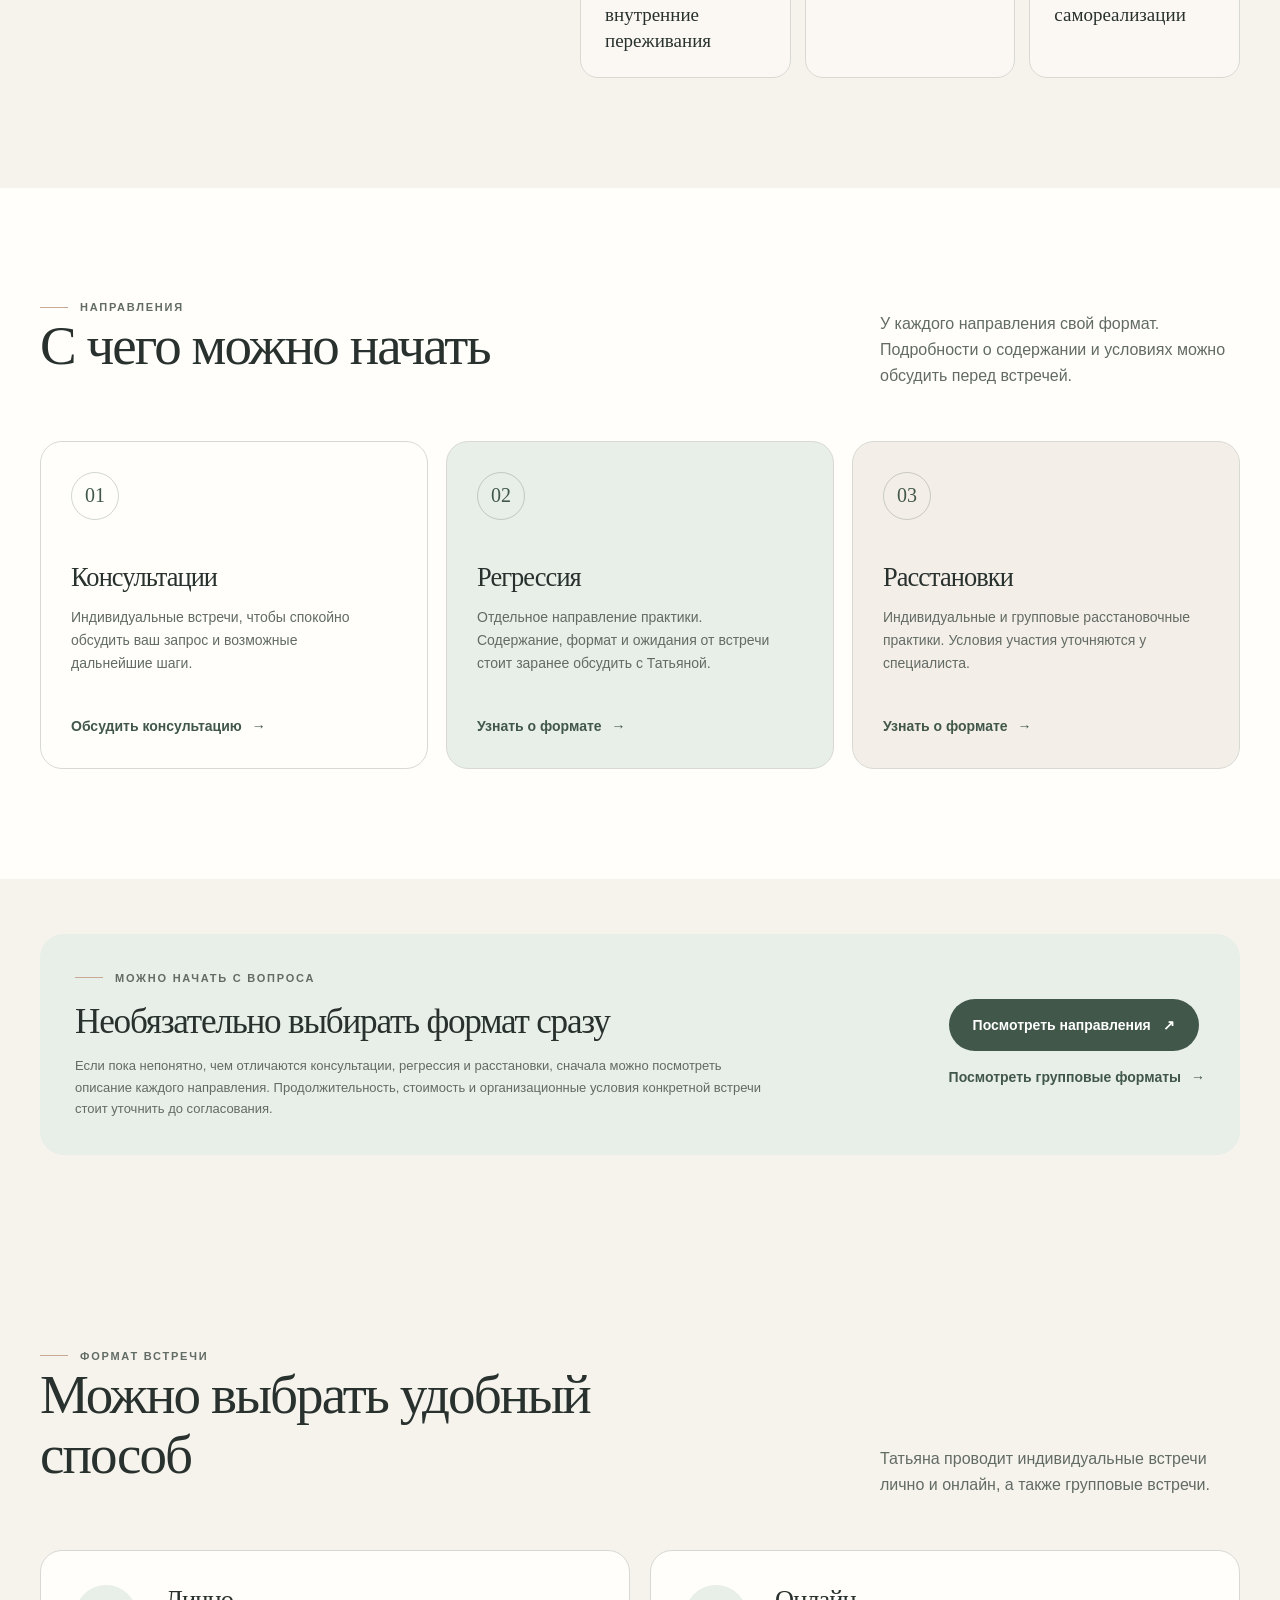
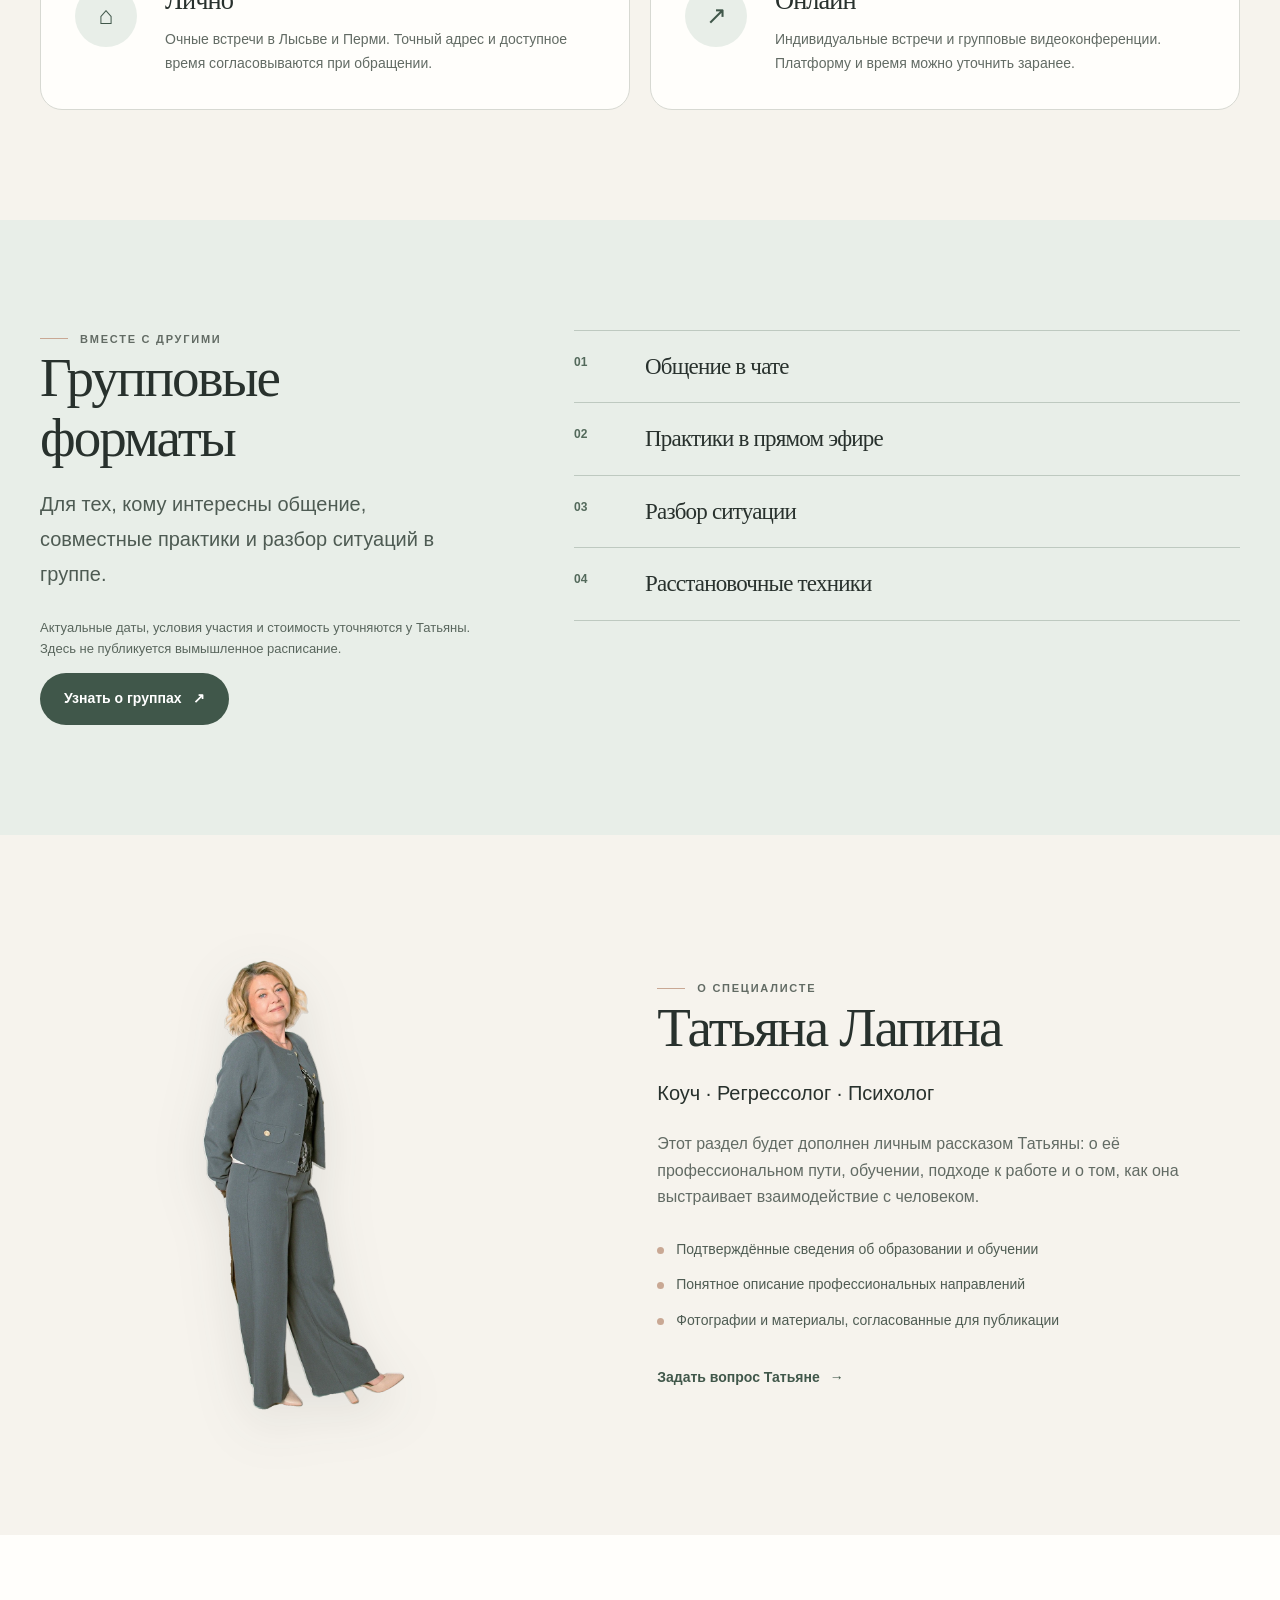
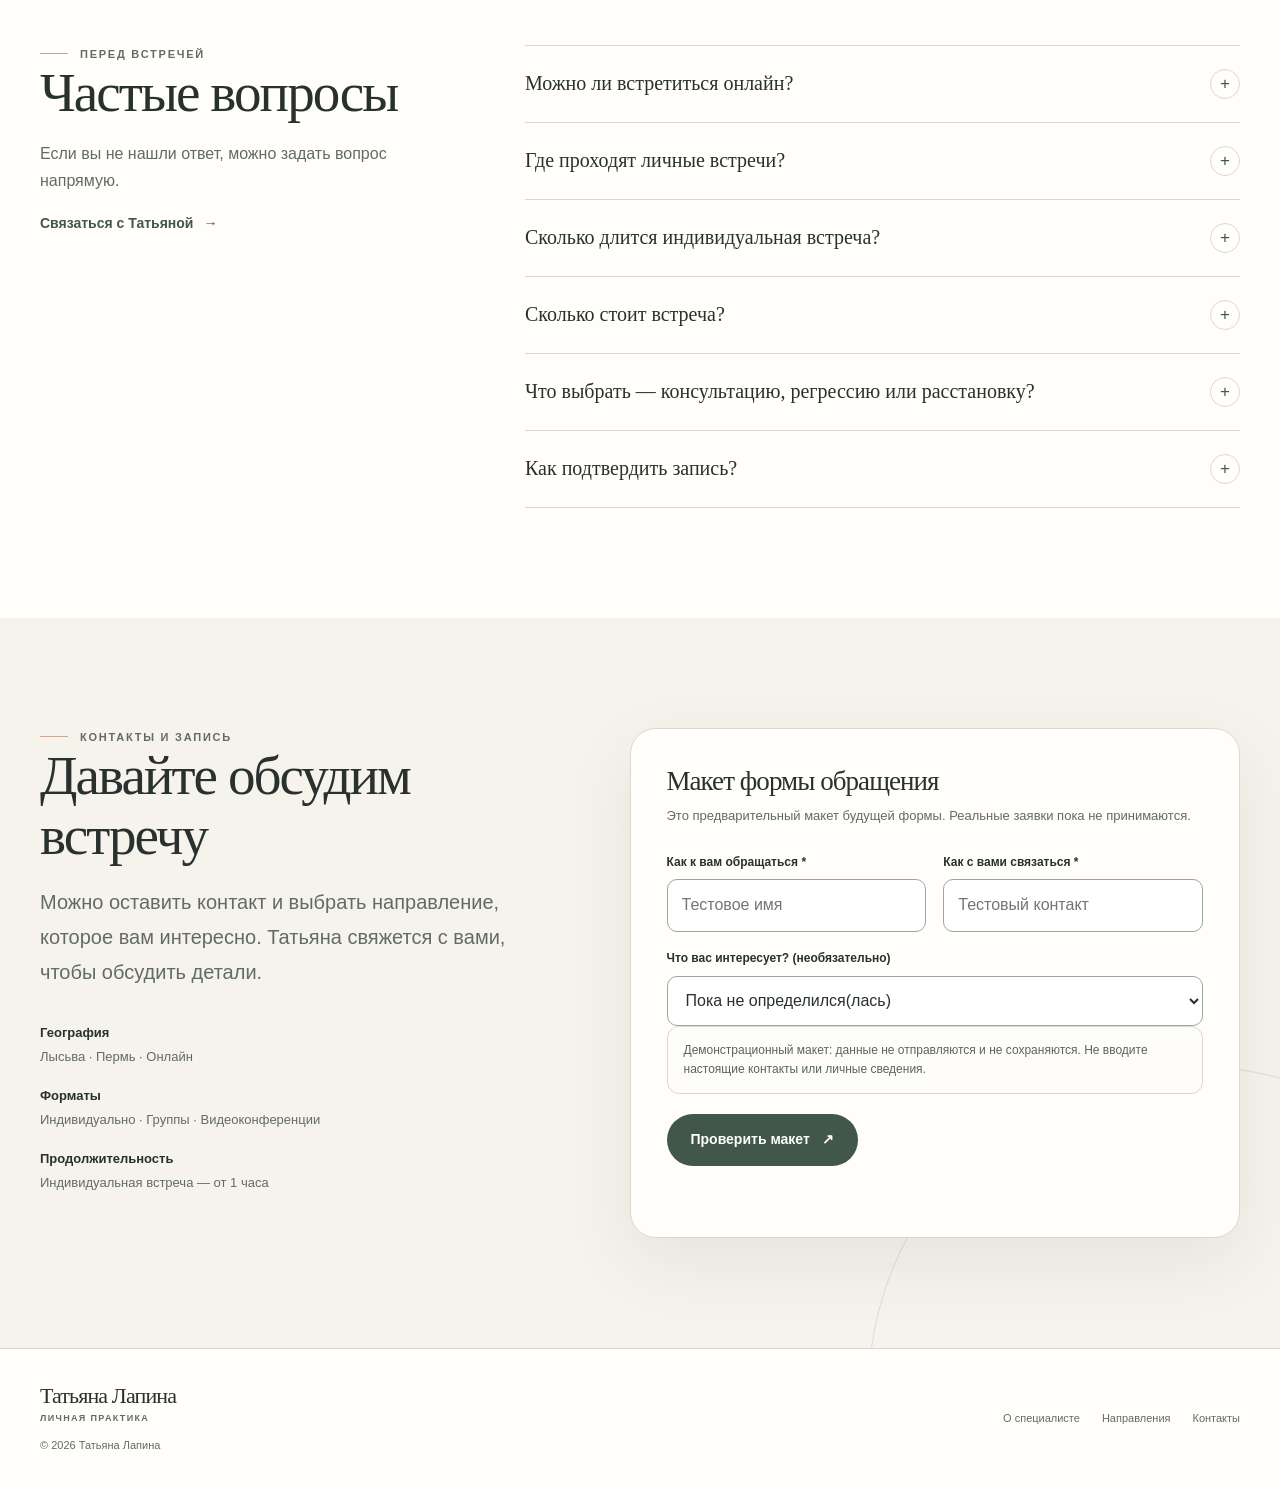
==== commit 40c90a6a: "Use transparent WebP image assets" ====
--- a/index.html
+++ b/index.html
@@ -56,7 +56,7 @@
         </div>
         <div class="portrait-stage" aria-label="Место для настоящего портрета Татьяны">
           <div class="portrait-card">
-            <img class="hero-portrait" src="./assets/photos/1-cutout.png?v=20261119" alt="Татьяна Лапина в белой рубашке" width="1024" height="1536" fetchpriority="high" decoding="async">
+            <img class="hero-portrait" src="./assets/photos/1-cutout.webp?v=20261119b" alt="Татьяна Лапина в белой рубашке" width="1024" height="1536" fetchpriority="high" decoding="async">
           </div>
           <div class="portrait-note">
             <strong>Знакомство начинается здесь</strong>
@@ -186,7 +186,7 @@
     <section class="section" id="about">
       <div class="container about-grid">
         <div class="about-visual">
-          <img class="about-visual-photo" src="./assets/photos/5-cutout.png?v=20261119" alt="Татьяна Лапина в сером костюме" width="1024" height="1536" loading="eager" decoding="async">
+          <img class="about-visual-photo" src="./assets/photos/5-cutout.webp?v=20261119b" alt="Татьяна Лапина в сером костюме" width="1024" height="1536" loading="eager" decoding="async">
         </div>
         <div class="about-copy">
           <div class="eyebrow">О специалисте</div>
--- a/assets/styles.css
+++ b/assets/styles.css
@@ -665,3 +665,120 @@
   .about-photo-detail { width: 116px; height: 154px; }
 }
 
+/* Transparent portrait treatment: no rings, no hard photo frames */
+.portrait-card,
+.portrait-card::before {
+  background: transparent !important;
+  border-radius: 0 !important;
+  box-shadow: none !important;
+}
+.portrait-card { overflow: visible !important; }
+.portrait-ring,
+.portrait-stamp {
+  display: none !important;
+}
+.hero-portrait {
+  object-fit: contain !important;
+  object-position: center bottom !important;
+  filter: drop-shadow(0 16px 26px rgba(40,49,45,.10));
+}
+.portrait-note {
+  border: 1px solid rgba(215,217,210,.5) !important;
+  background: rgba(255,254,251,.78) !important;
+  box-shadow: 0 12px 34px rgba(40,49,45,.07) !important;
+  backdrop-filter: blur(14px);
+}
+.about-visual {
+  overflow: visible !important;
+  border-radius: 0 !important;
+  background: transparent !important;
+}
+.about-visual::before,
+.about-visual::after {
+  display: none !important;
+  content: none !important;
+}
+.about-visual-photo {
+  object-fit: contain !important;
+  object-position: center bottom !important;
+  filter: drop-shadow(0 16px 26px rgba(40,49,45,.10));
+}
+.about-story-visual {
+  position: sticky;
+  top: 115px;
+  min-height: 590px;
+  width: 100%;
+}
+.about-photo-main {
+  display: flex;
+  height: 555px;
+  align-items: flex-end;
+  justify-content: center;
+  margin: 0 !important;
+  overflow: visible !important;
+  border: 0 !important;
+  border-radius: 0 !important;
+  background: transparent !important;
+}
+.about-photo-main img {
+  display: block;
+  width: 100%;
+  height: 100%;
+  object-fit: contain !important;
+  object-position: center bottom !important;
+  filter: drop-shadow(0 16px 26px rgba(40,49,45,.10));
+}
+.about-photo-detail {
+  right: -10px;
+  bottom: 4px;
+  width: 142px;
+  height: 205px;
+  margin: 0 !important;
+  padding: 0 !important;
+  overflow: visible !important;
+  border: 0 !important;
+  border-radius: 0 !important;
+  background: transparent !important;
+  box-shadow: none !important;
+  transform: none !important;
+}
+.about-photo-detail img {
+  display: block;
+  width: 100%;
+  height: 100%;
+  border-radius: 0 !important;
+  object-fit: contain !important;
+  filter: drop-shadow(0 12px 20px rgba(40,49,45,.11));
+}
+.individual-aside-photo {
+  display: block;
+  width: 100% !important;
+  height: 235px;
+  margin: 0 auto 18px !important;
+  border-radius: 0 !important;
+  object-fit: contain !important;
+  object-position: center bottom !important;
+  filter: drop-shadow(0 14px 22px rgba(40,49,45,.10));
+}
+@media (max-width: 720px) {
+  .about-story-visual {
+    position: relative;
+    min-height: 490px;
+    max-width: 480px;
+    margin: 0 auto;
+  }
+  .about-photo-main { height: 470px; }
+  .about-photo-detail {
+    right: 0;
+    bottom: 0;
+    width: 122px;
+    height: 176px;
+  }
+  .individual-aside-photo { height: 220px; }
+}
+@media (max-width: 380px) {
+  .about-story-visual { min-height: 420px; }
+  .about-photo-main { height: 410px; }
+  .about-photo-detail { width: 104px; height: 150px; }
+}
+
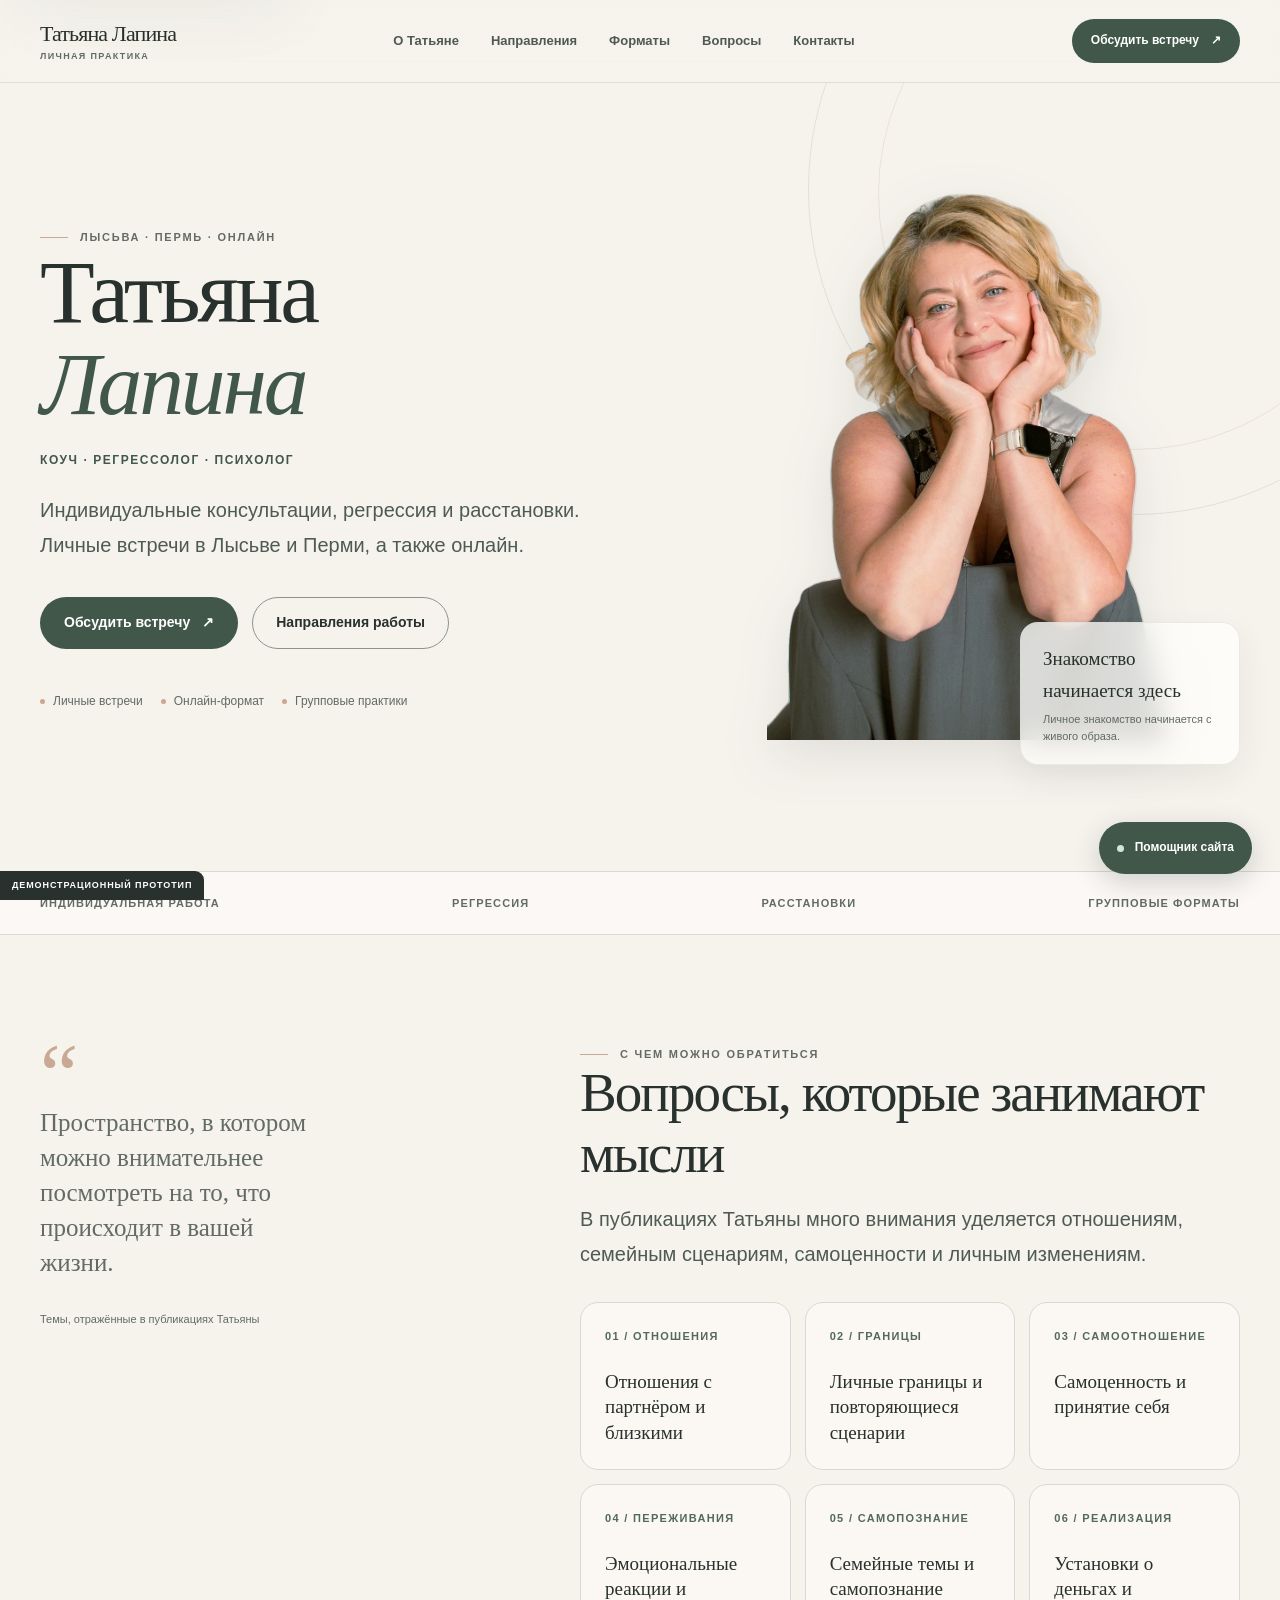
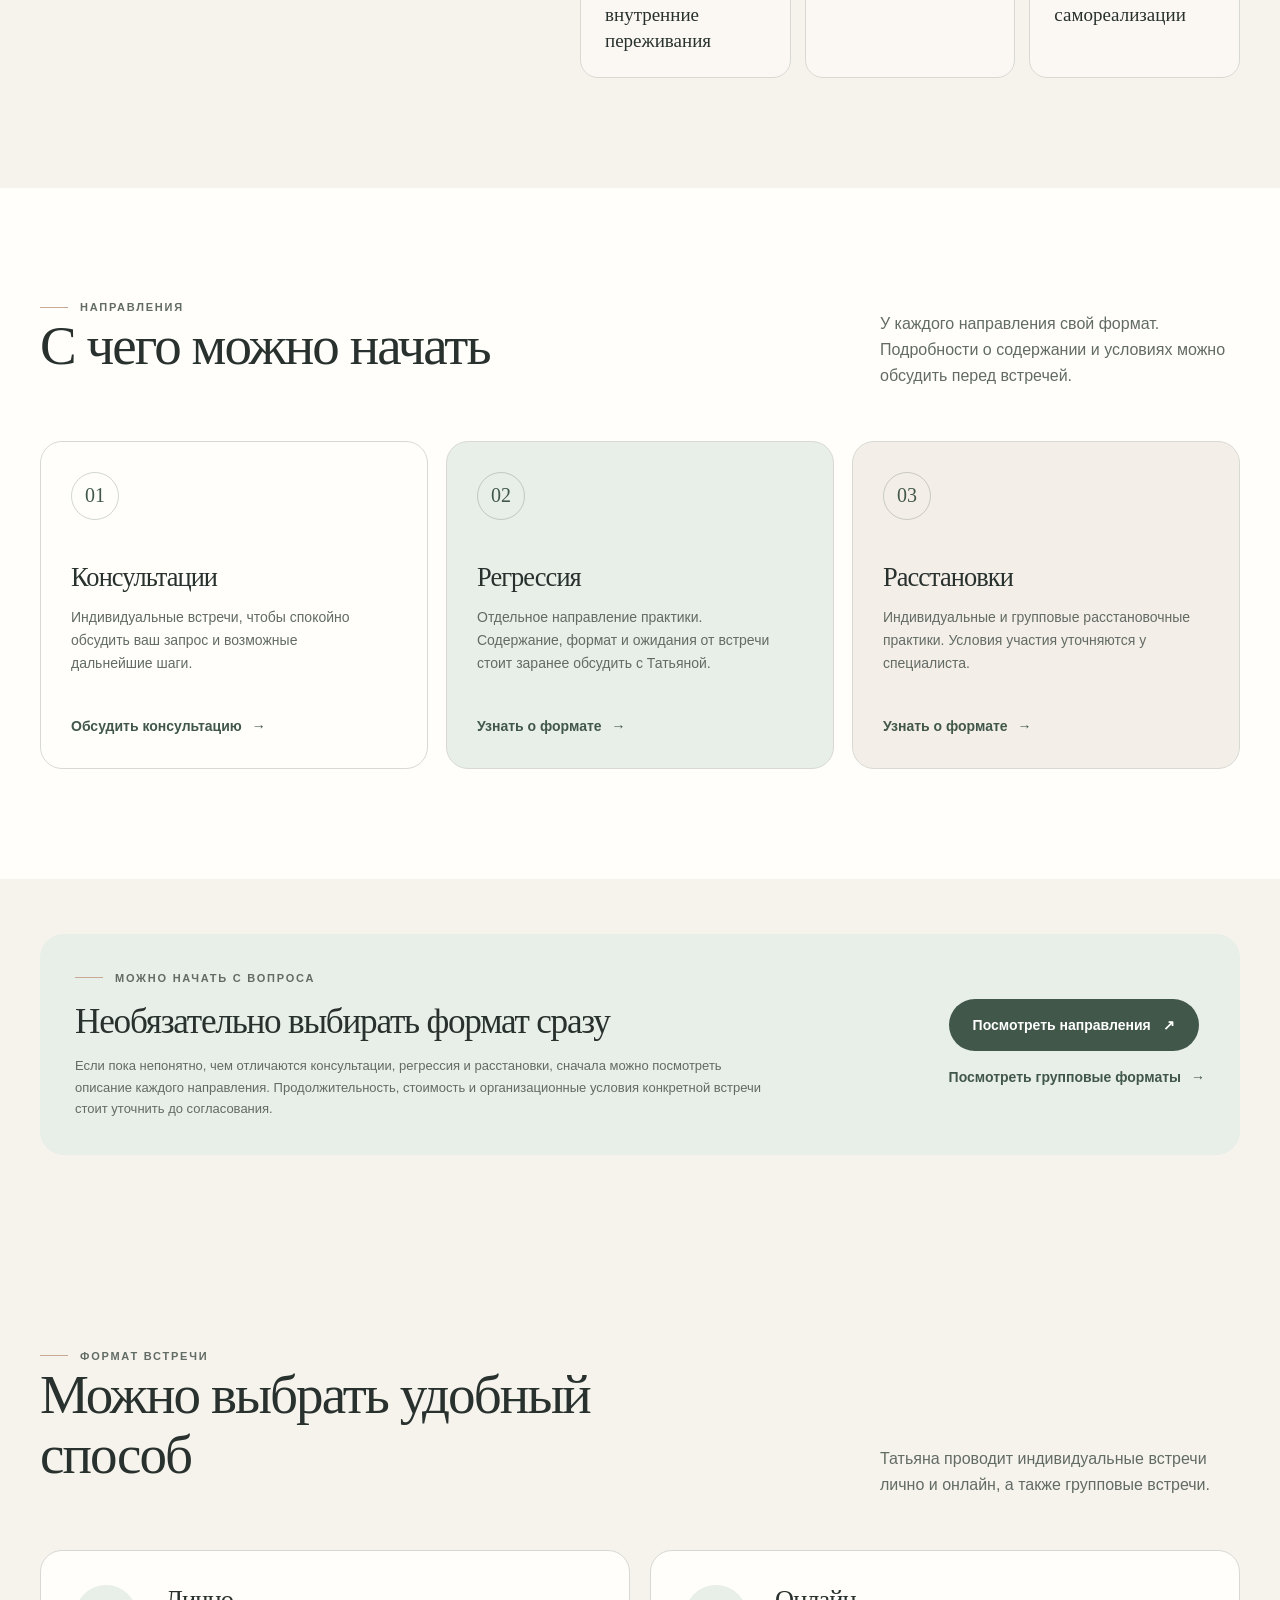
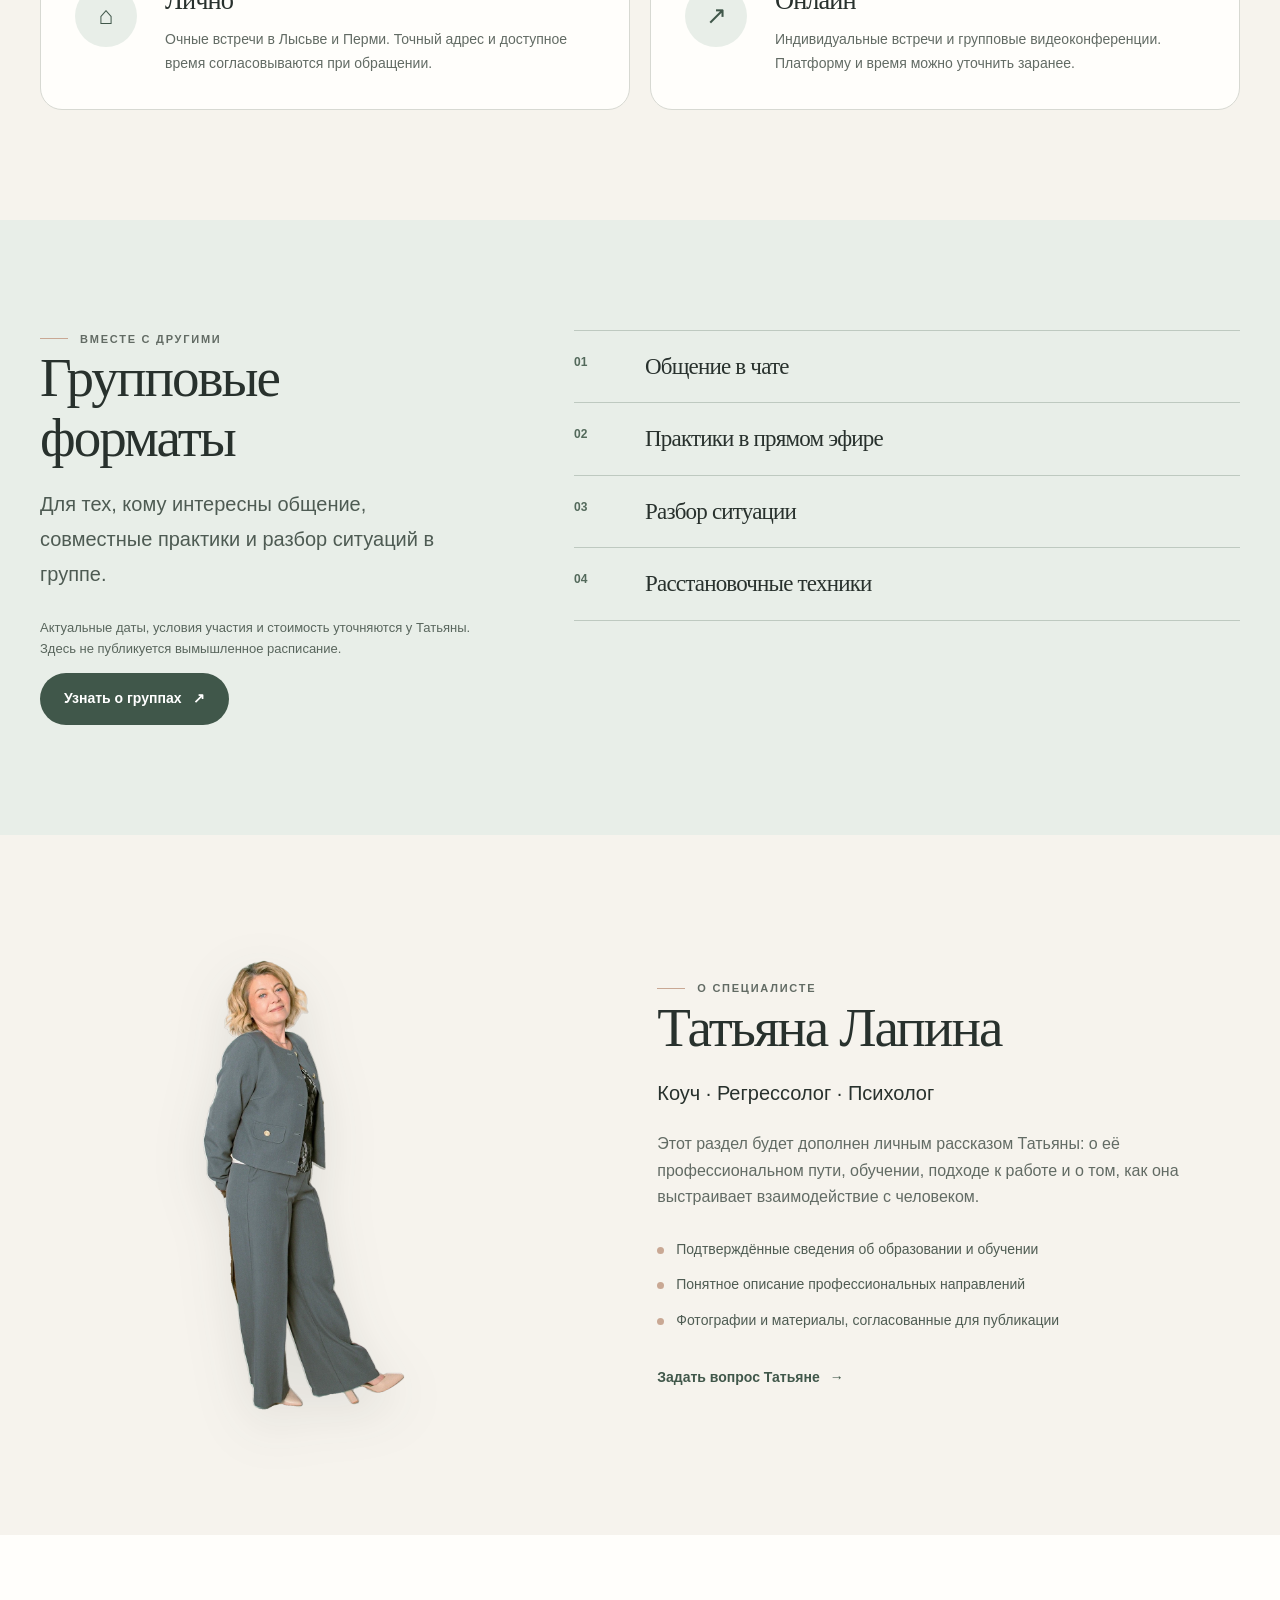
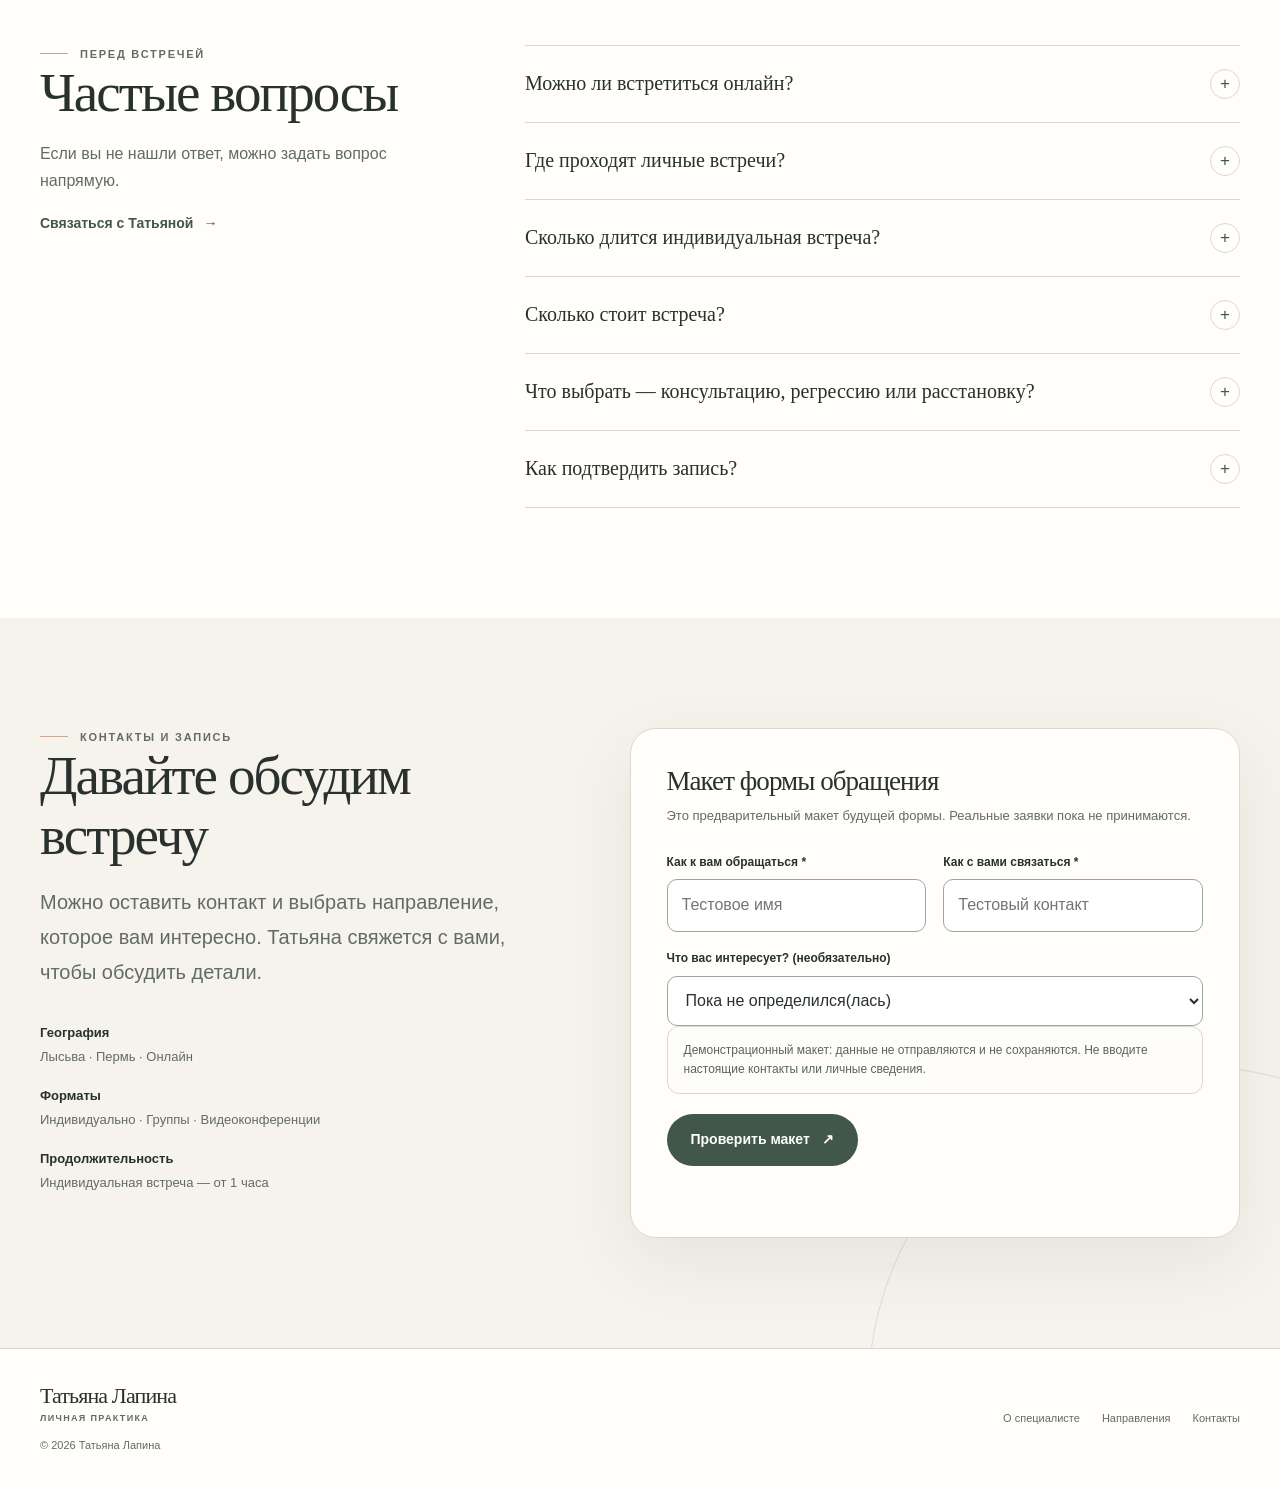
==== commit 63e3e535: "Replace homepage portrait with optimized transparent photo" ====
--- a/index.html
+++ b/index.html
@@ -56,7 +56,7 @@
         </div>
         <div class="portrait-stage" aria-label="Место для настоящего портрета Татьяны">
           <div class="portrait-card">
-            <img class="hero-portrait" src="./assets/photos/1-cutout.webp?v=20261119b" alt="Татьяна Лапина в белой рубашке" width="1024" height="1536" fetchpriority="high" decoding="async">
+            <img class="hero-portrait" src="./assets/photos/6-cutout.webp?v=20261119c" alt="Портрет Татьяны Лапиной: она улыбается, опираясь подбородком на ладони." width="934" height="1277" fetchpriority="high" decoding="async">
           </div>
           <div class="portrait-note">
             <strong>Знакомство начинается здесь</strong>
--- a/assets/styles.css
+++ b/assets/styles.css
@@ -565,7 +565,7 @@
   height: 100%;
   object-fit: cover;
   object-position: center 39%;
-  filter: saturate(.88);
+  filter: saturate(.88) drop-shadow(0 16px 26px rgba(40,49,45,.12));
 }
 @media (max-width: 720px) {
   .hero-portrait {
@@ -603,30 +603,6 @@
   object-fit: cover;
   object-position: center 28%;
 }
-.about-photo-detail {
-  position: absolute;
-  z-index: 2;
-  right: -12px;
-  bottom: 0;
-  width: 174px;
-  height: 226px;
-  margin: 0;
-  padding: 8px;
-  overflow: hidden;
-  border: 1px solid rgba(215,217,210,.9);
-  border-radius: 16px;
-  background: var(--surface);
-  box-shadow: var(--shadow);
-  transform: rotate(2deg);
-}
-.about-photo-detail img {
-  display: block;
-  width: 100%;
-  height: 100%;
-  border-radius: 10px;
-  object-fit: cover;
-  object-position: center 52%;
-}
 .individual-aside-photo {
   display: block;
   width: calc(100% + 52px);
@@ -647,12 +623,6 @@
   .about-photo-main {
     height: 430px;
   }
-  .about-photo-detail {
-    right: -5px;
-    bottom: -2px;
-    width: 140px;
-    height: 182px;
-  }
   .individual-aside-photo {
     width: calc(100% + 42px);
     height: 230px;
@@ -662,8 +632,7 @@
 @media (max-width: 380px) {
   .about-story-visual { min-height: 410px; }
   .about-photo-main { height: 380px; }
-  .about-photo-detail { width: 116px; height: 154px; }
-}
+  }
 
 /* Transparent portrait treatment: no rings, no hard photo frames */
 .portrait-card,
@@ -728,28 +697,6 @@
   object-position: center bottom !important;
   filter: drop-shadow(0 16px 26px rgba(40,49,45,.10));
 }
-.about-photo-detail {
-  right: -10px;
-  bottom: 4px;
-  width: 142px;
-  height: 205px;
-  margin: 0 !important;
-  padding: 0 !important;
-  overflow: visible !important;
-  border: 0 !important;
-  border-radius: 0 !important;
-  background: transparent !important;
-  box-shadow: none !important;
-  transform: none !important;
-}
-.about-photo-detail img {
-  display: block;
-  width: 100%;
-  height: 100%;
-  border-radius: 0 !important;
-  object-fit: contain !important;
-  filter: drop-shadow(0 12px 20px rgba(40,49,45,.11));
-}
 .individual-aside-photo {
   display: block;
   width: 100% !important;
@@ -768,17 +715,10 @@
     margin: 0 auto;
   }
   .about-photo-main { height: 470px; }
-  .about-photo-detail {
-    right: 0;
-    bottom: 0;
-    width: 122px;
-    height: 176px;
-  }
   .individual-aside-photo { height: 220px; }
 }
 @media (max-width: 380px) {
   .about-story-visual { min-height: 420px; }
   .about-photo-main { height: 410px; }
-  .about-photo-detail { width: 104px; height: 150px; }
-}
-
+  }
+
